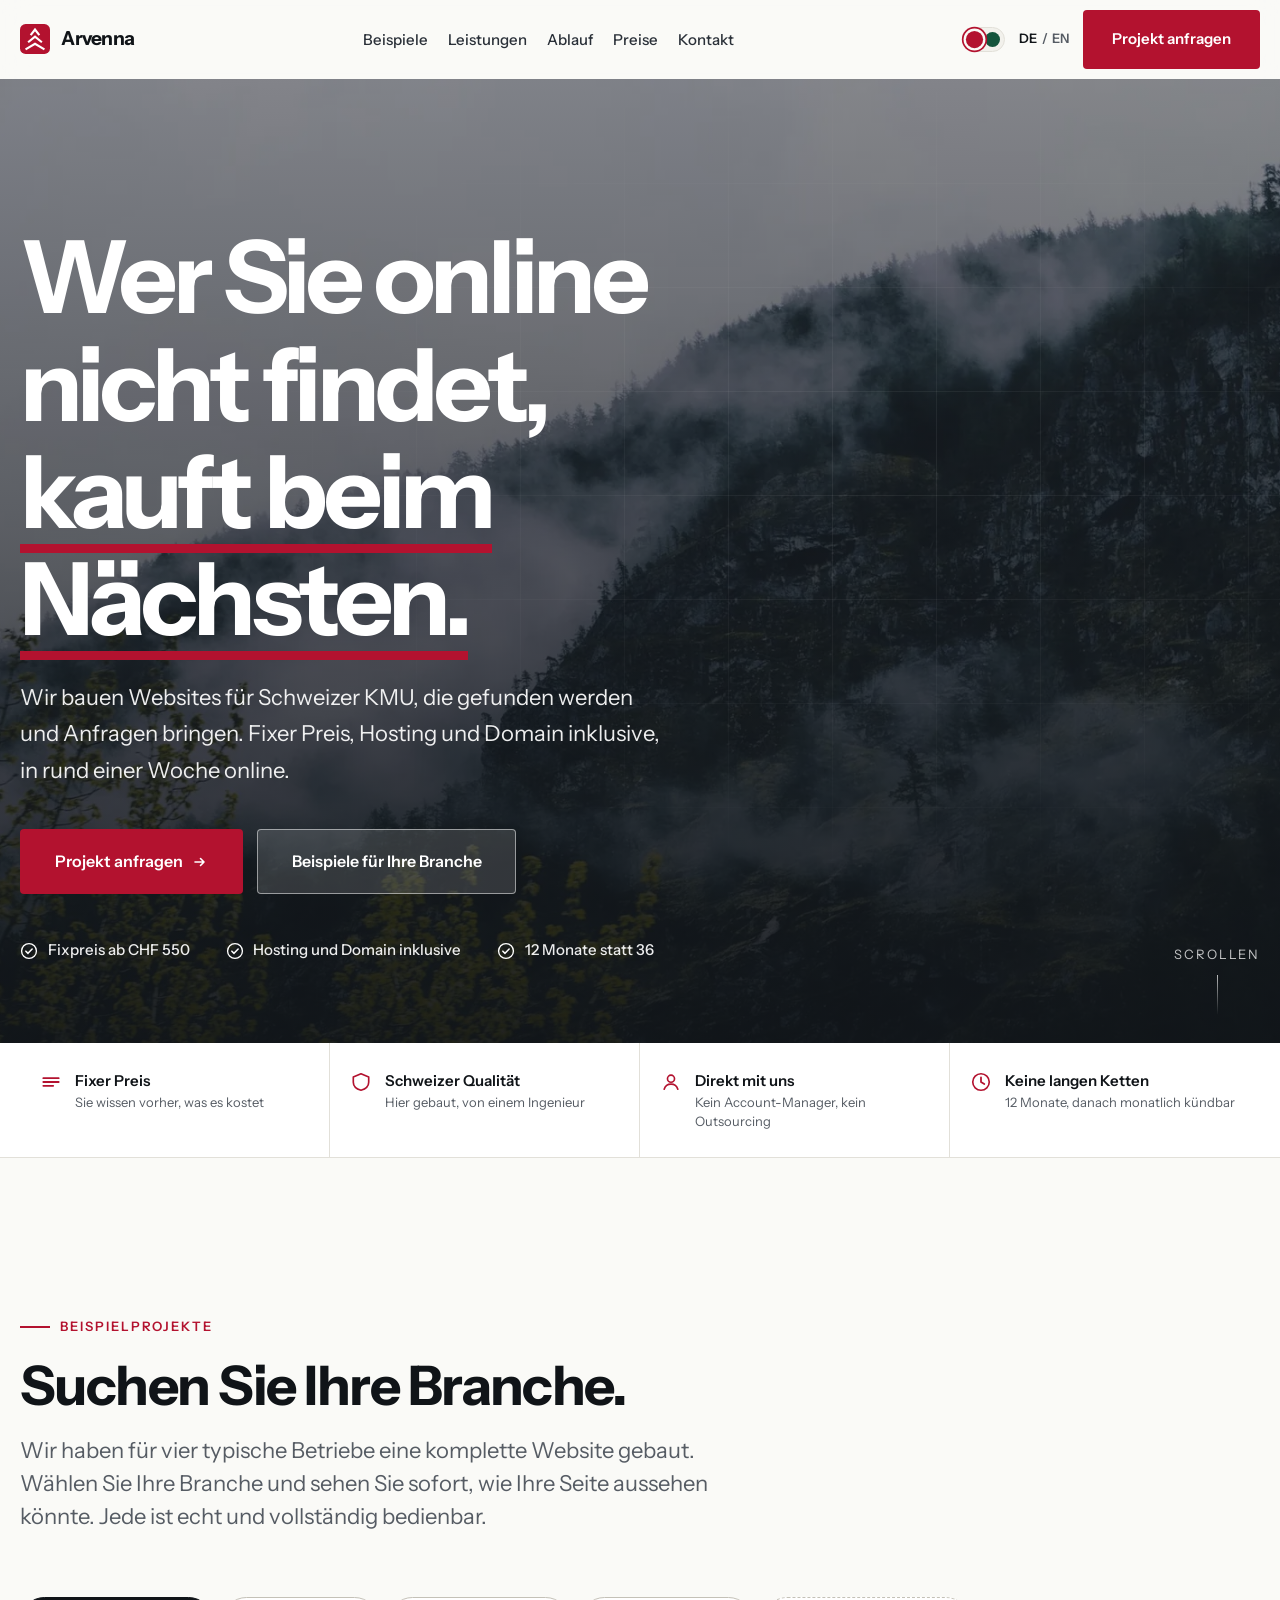
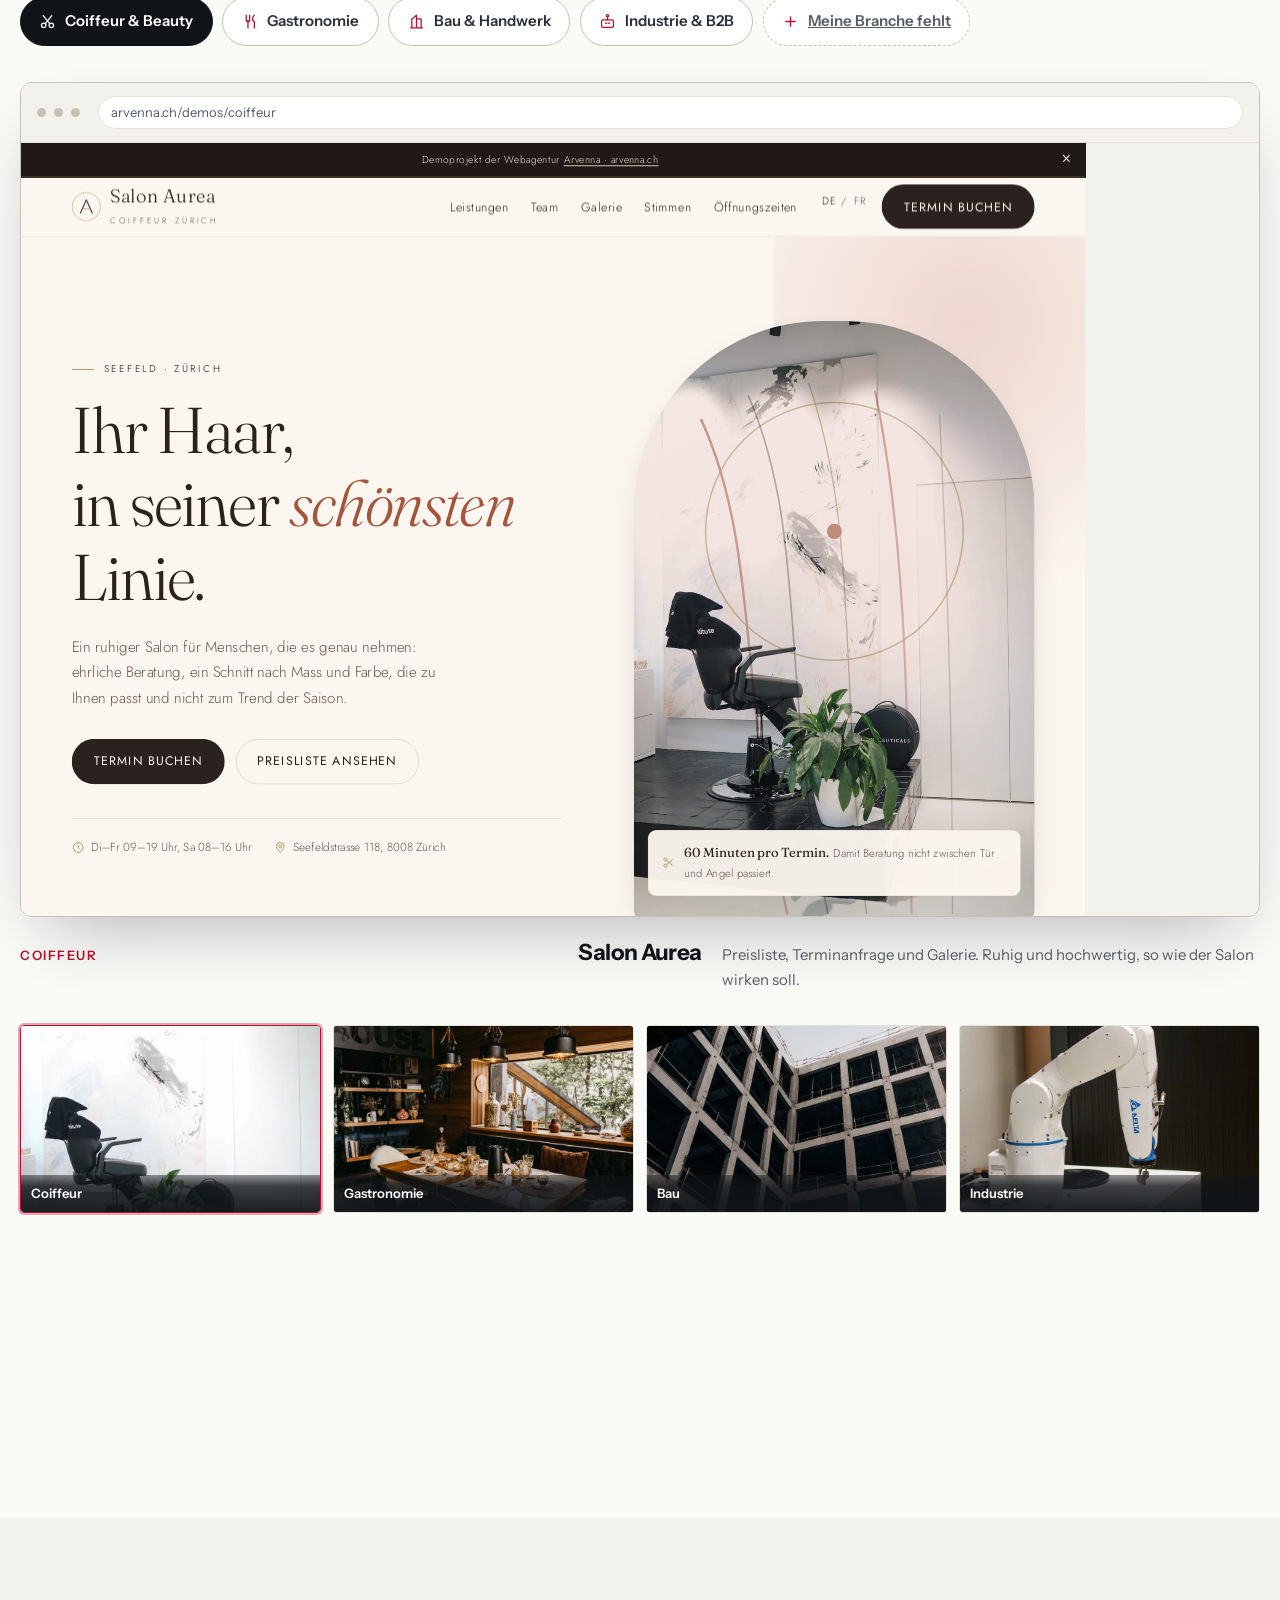
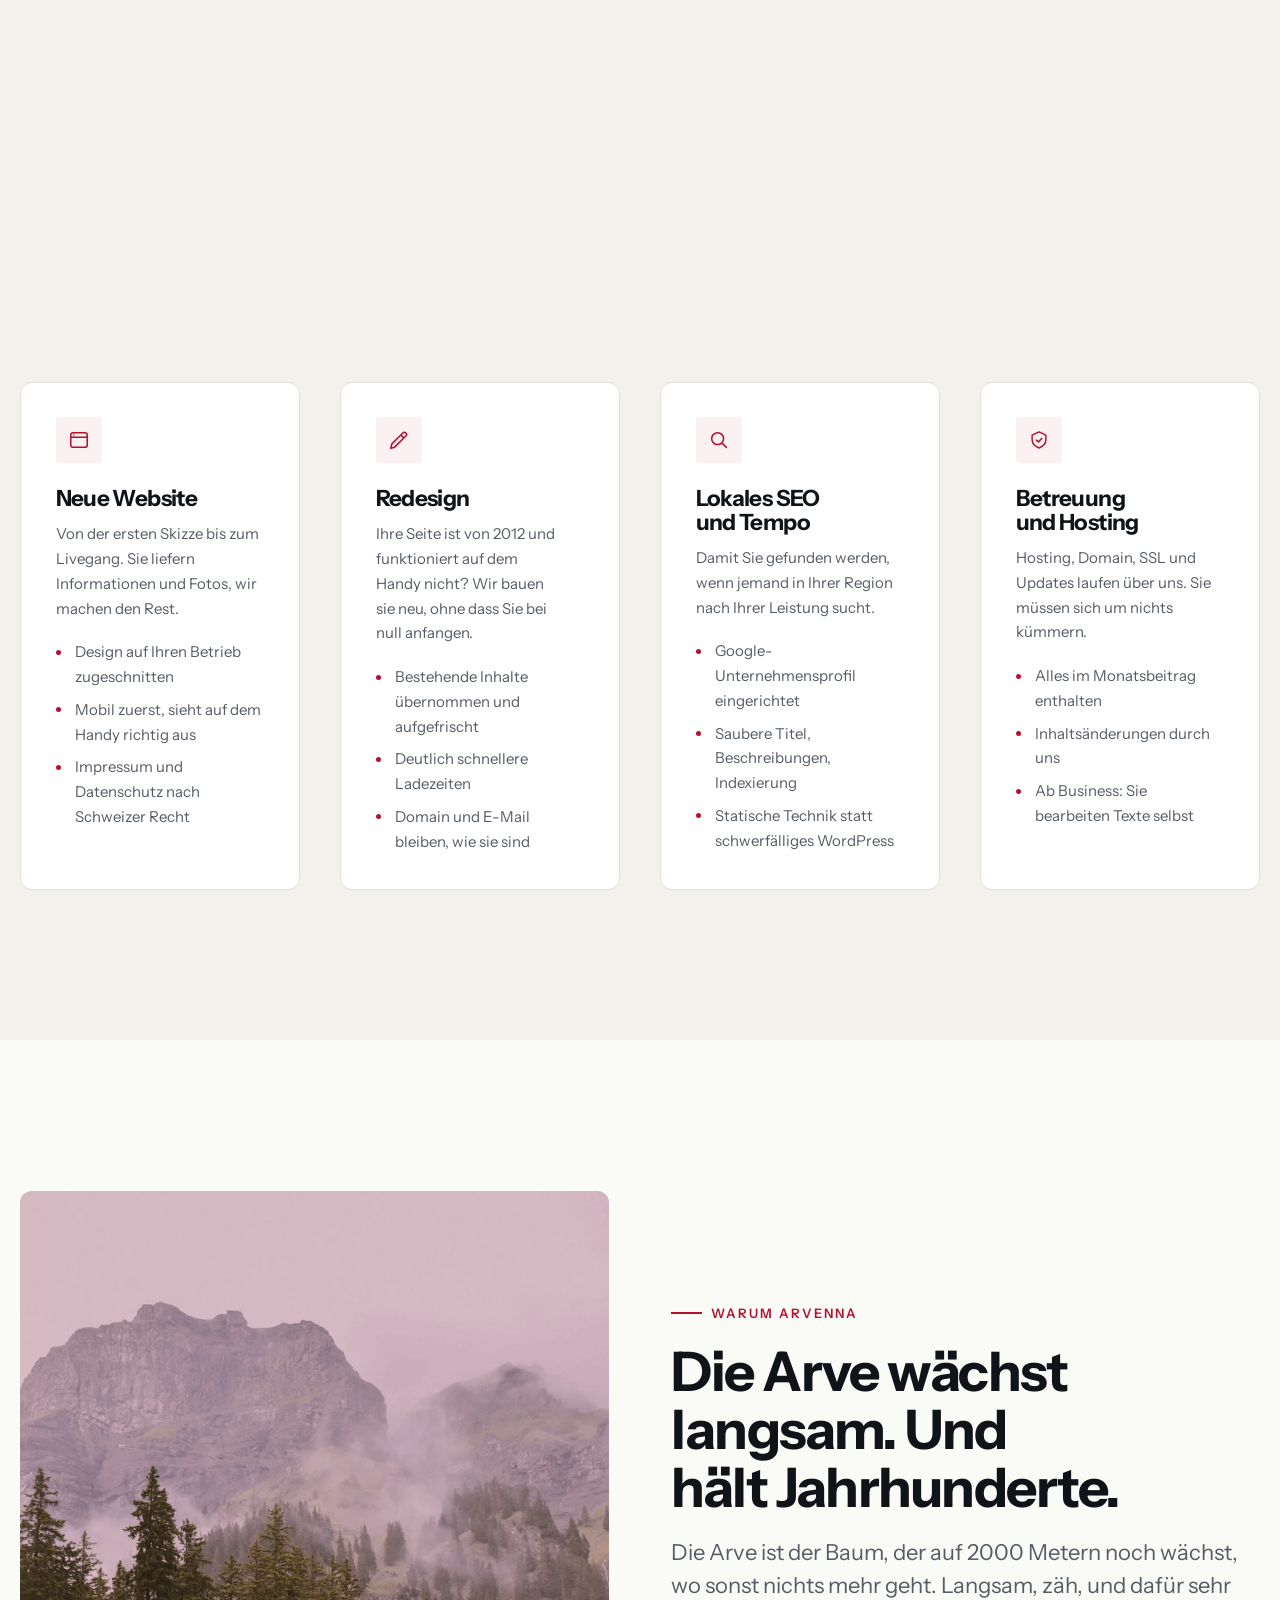
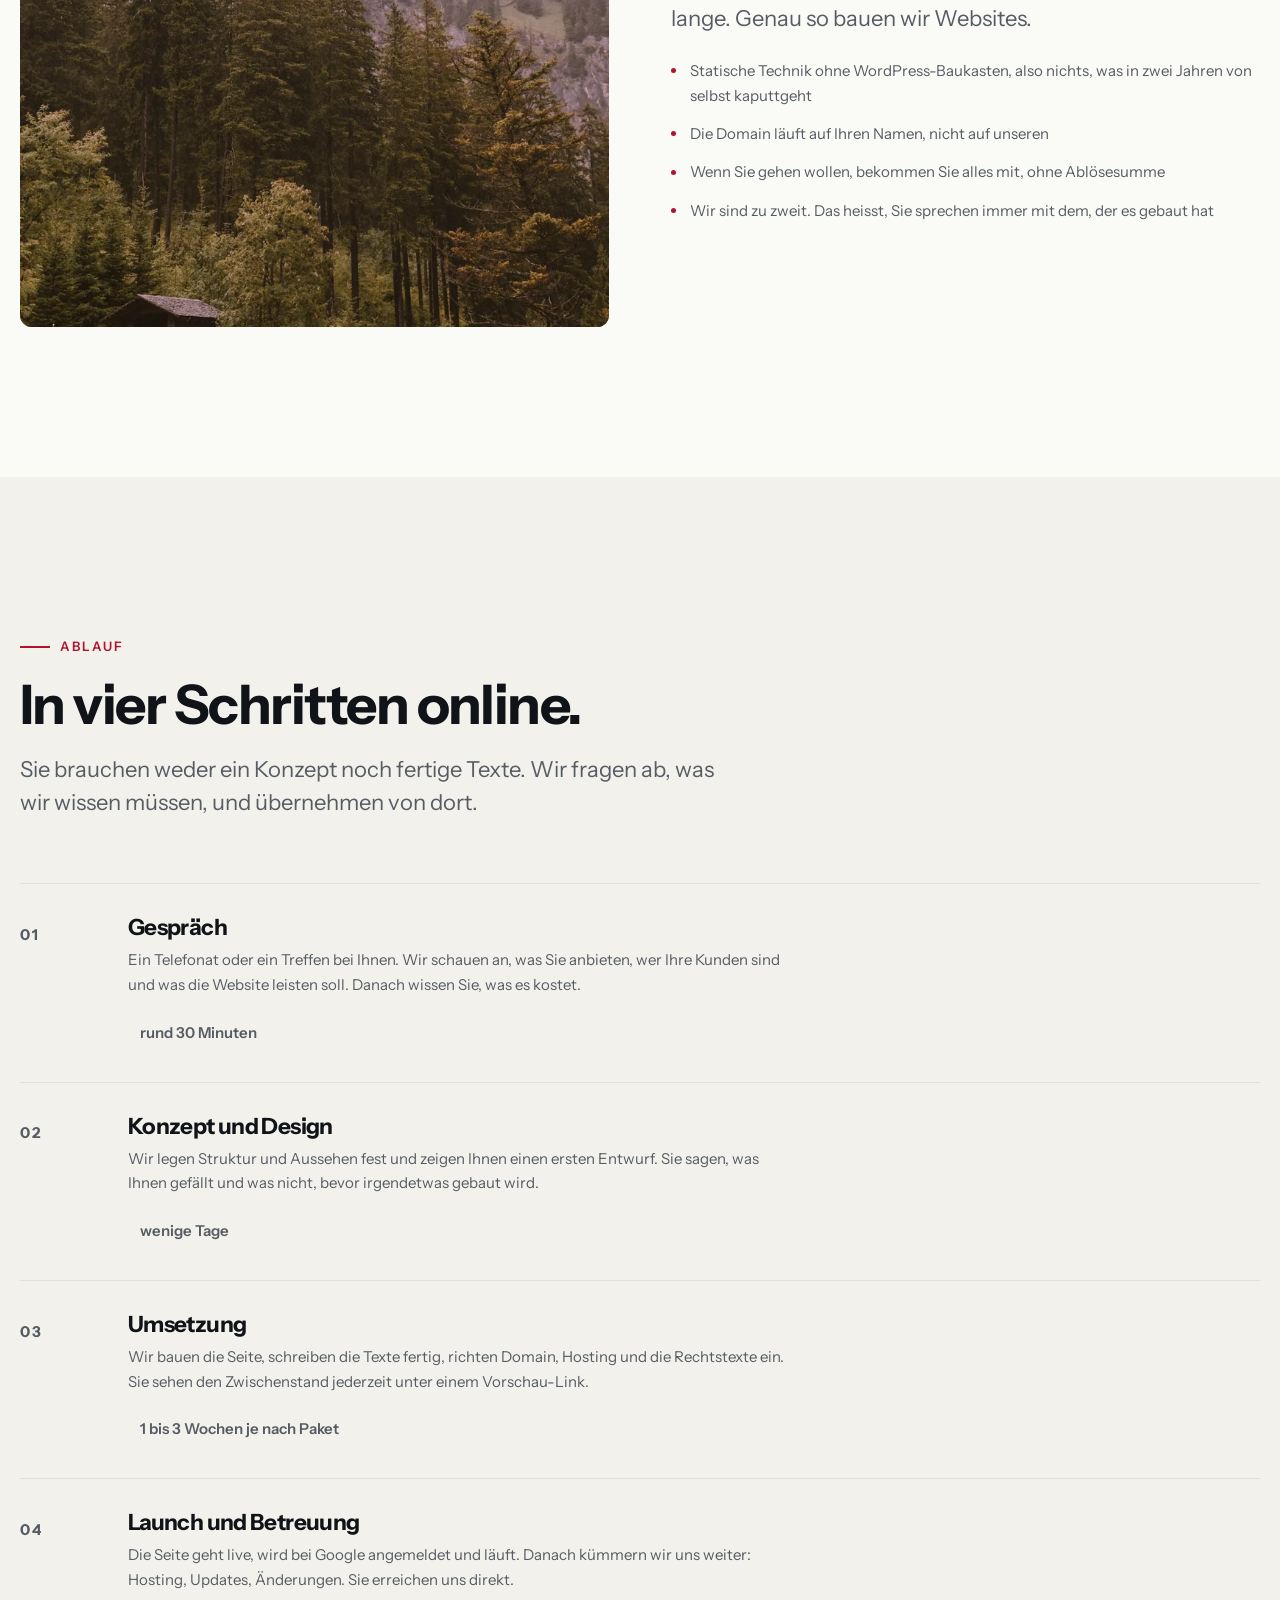
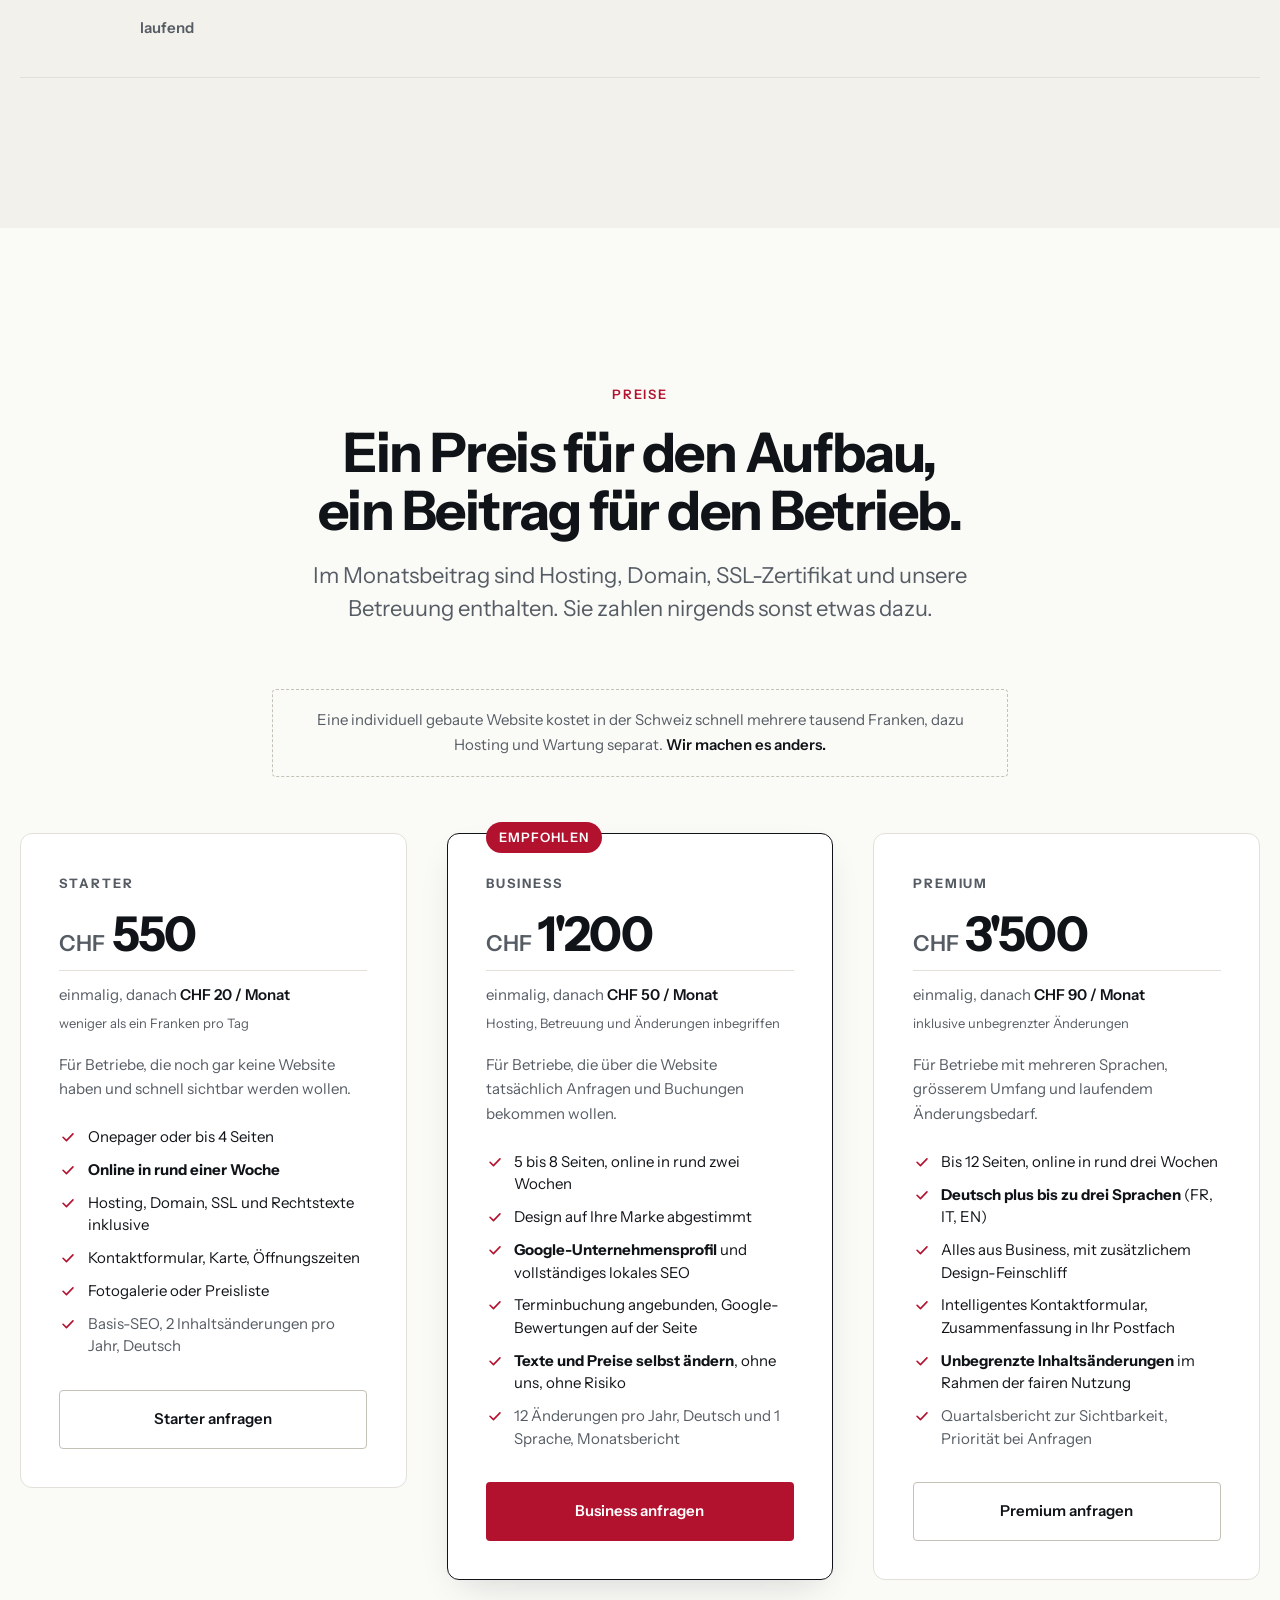
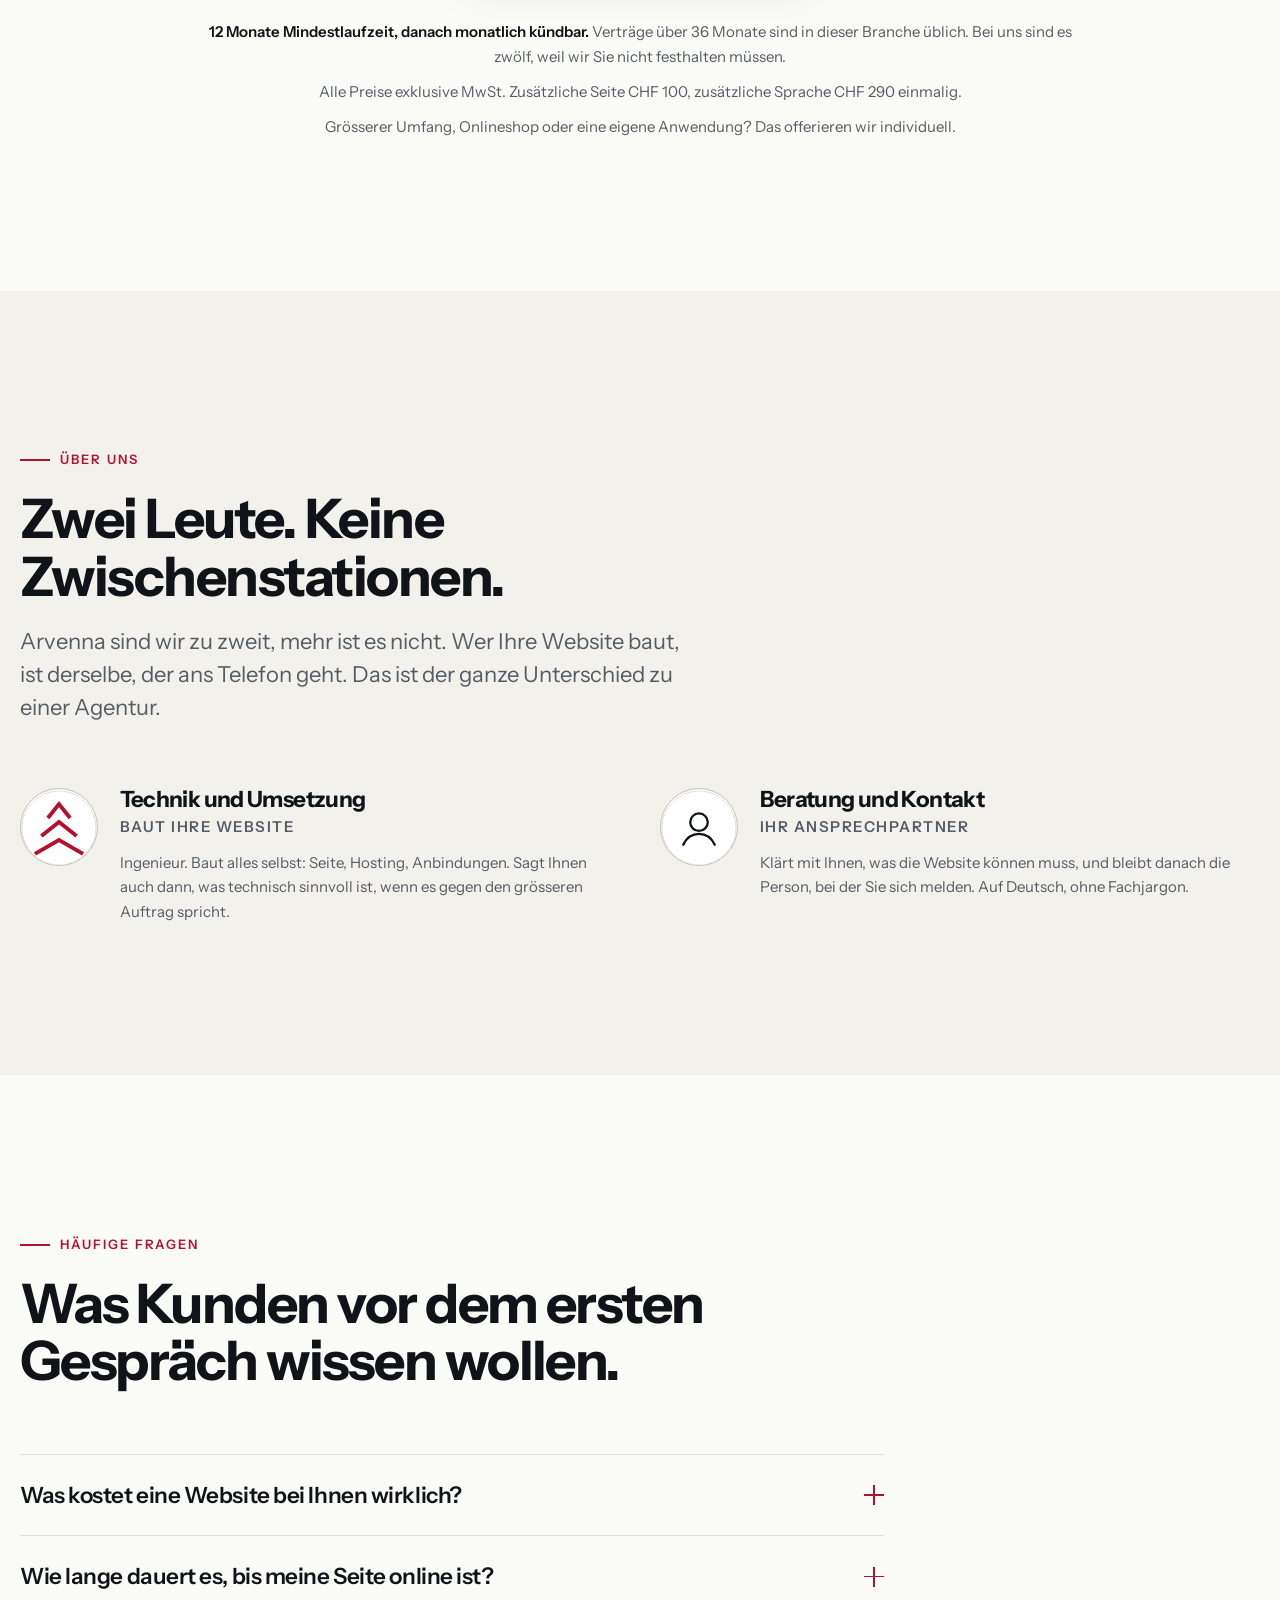
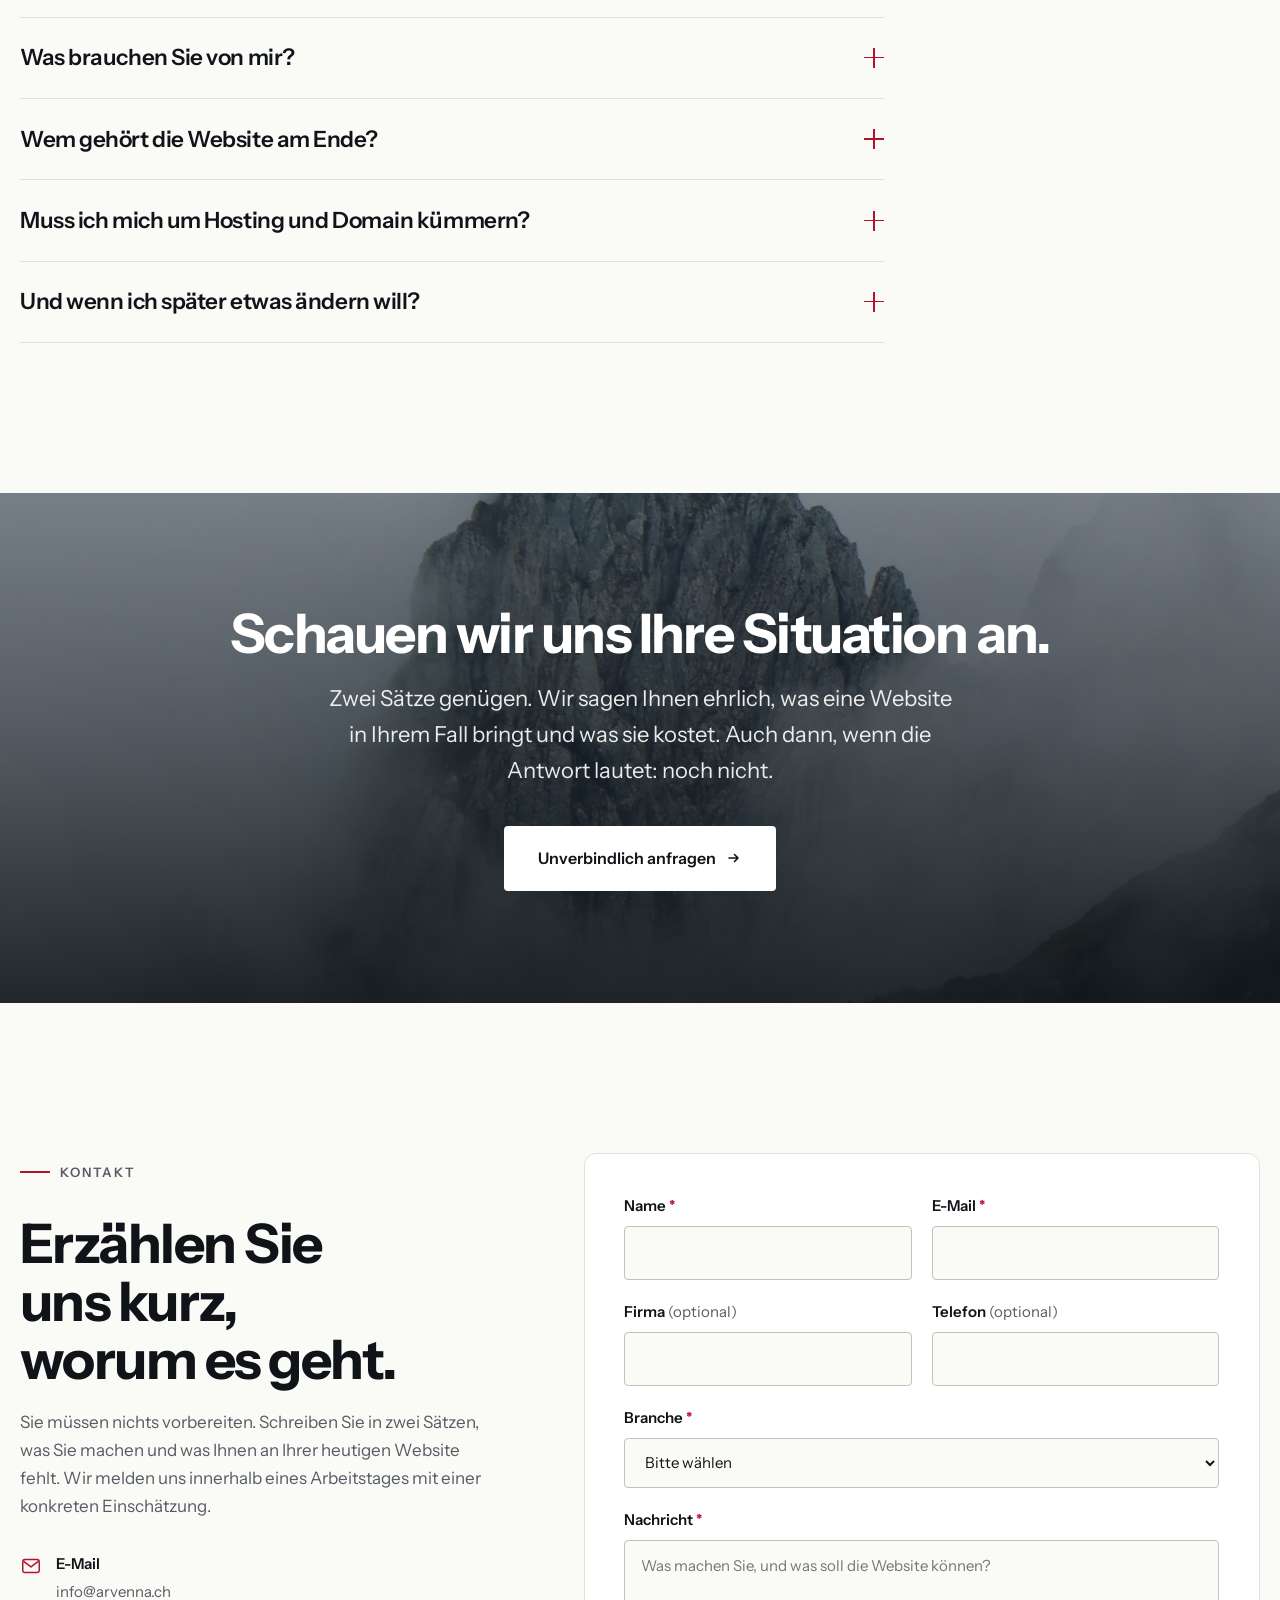
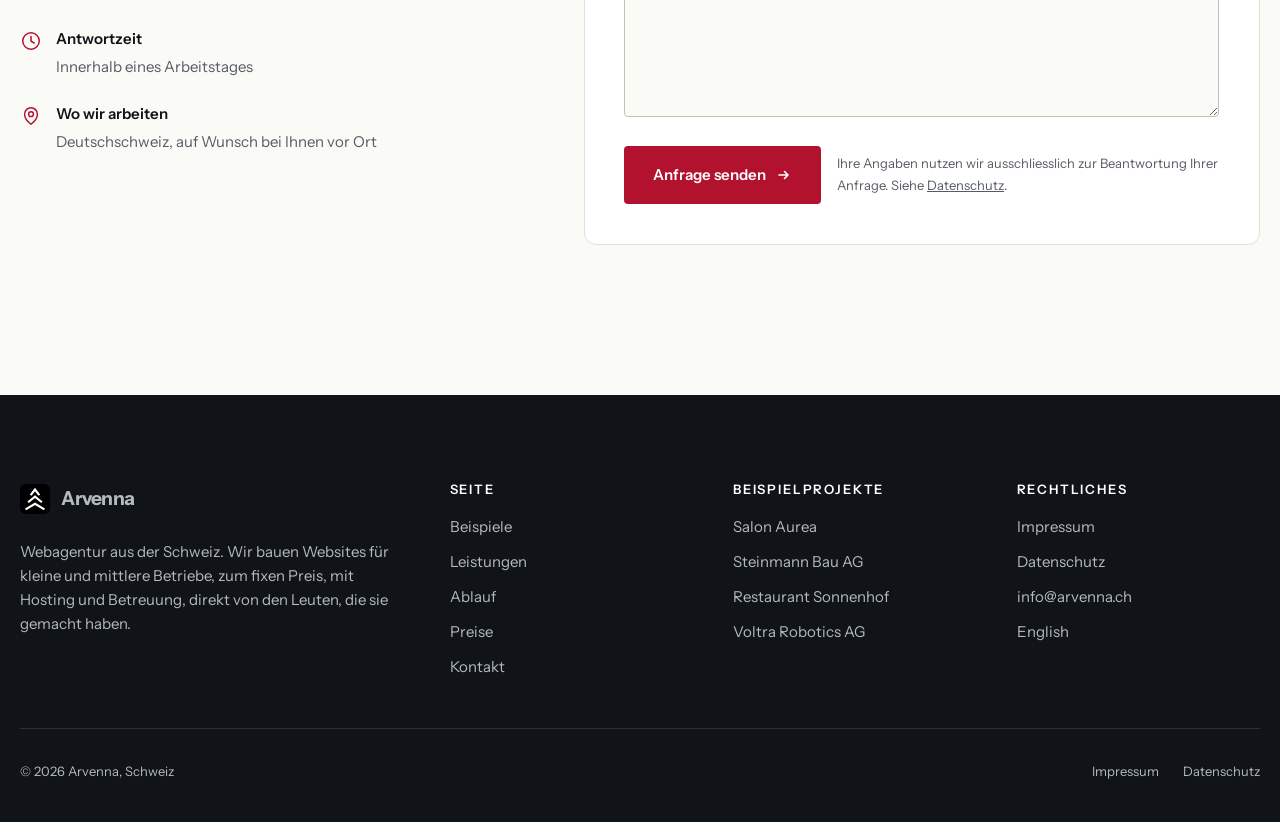
==== index.html @ 27465a69 "feat: Arvenna website preview Statische Website für die Webagentur Arvenna, plus vier vollständige D" ====
<!DOCTYPE html>
<html lang="de-CH">
<head>
<meta charset="utf-8">
<meta name="viewport" content="width=device-width, initial-scale=1">
<title>Arvenna | Webagentur Schweiz | Websites für KMU ab CHF 550</title>
<meta name="description" content="Wir bauen Websites für Schweizer KMU, die gefunden werden und Anfragen bringen. Fixer Preis ab CHF 550, Hosting und Domain inklusive, in rund einer Woche online.">
<link rel="canonical" href="https://arvenna.ch/">
<link rel="alternate" hreflang="de-CH" href="https://arvenna.ch/">
<link rel="alternate" hreflang="en" href="https://arvenna.ch/en/">
<link rel="alternate" hreflang="x-default" href="https://arvenna.ch/">

<meta property="og:type" content="website">
<meta property="og:locale" content="de_CH">
<meta property="og:url" content="https://arvenna.ch/">
<meta property="og:site_name" content="Arvenna">
<meta property="og:title" content="Arvenna | Webagentur Schweiz">
<meta property="og:description" content="Websites für Schweizer KMU. Fixer Preis, Hosting inklusive, schnell online.">
<!-- TODO: og:image ergänzen, sobald ein Vorschaubild (1200x630) vorliegt -->
<meta name="twitter:card" content="summary_large_image">

<link rel="icon" href="assets/favicon.svg" type="image/svg+xml">
<link rel="preconnect" href="https://fonts.googleapis.com">
<link rel="preconnect" href="https://fonts.gstatic.com" crossorigin>
<link href="https://fonts.googleapis.com/css2?family=Instrument+Sans:wght@400;500;600;700&display=swap" rel="stylesheet">
<link rel="preload" as="image" href="assets/img/arvenna/alpine-wide-1600.webp" fetchpriority="high">
<link rel="stylesheet" href="assets/css/main.css">
<script>
  // Set before first paint: avoids a flash of the wrong accent, and lets CSS
  // hide reveal elements only when JS is actually able to bring them back.
  document.documentElement.classList.add('js');
  try {
    var t = localStorage.getItem('arvenna-theme');
    if (t === 'forest') document.documentElement.setAttribute('data-theme', 'forest');
  } catch (e) {}
</script>
</head>
<body>

<a class="skip-link" href="#main">Zum Inhalt springen</a>

<header class="site-header">
  <div class="wrap header-inner">
    <a class="brand" href="index.html" aria-label="Arvenna, zur Startseite">
      <svg viewBox="0 0 32 32" aria-hidden="true" focusable="false">
        <rect class="mark-bg" width="32" height="32" rx="6"/>
        <g fill="none" stroke="#fff" stroke-width="2.31" stroke-linecap="butt" stroke-linejoin="miter"><path d="M11.38 11.88 L16 6 L20.62 11.88"/><path d="M8.65 19.44 L16 13.56 L23.35 19.44"/><path d="M5.92 27 L16 21.12 L26.08 27"/></g>
      </svg>
      Arvenna
    </a>

    <nav class="nav" aria-label="Hauptnavigation">
      <ul>
        <li><a href="#branchen">Beispiele</a></li>
        <li><a href="#leistungen">Leistungen</a></li>
        <li><a href="#ablauf">Ablauf</a></li>
        <li><a href="#preise">Preise</a></li>
        <li><a href="#kontakt">Kontakt</a></li>
      </ul>
    </nav>

    <div class="header-actions">
      <button class="theme-toggle" type="button" id="themeToggle" aria-label="Farbvariante wechseln" title="Farbvariante wechseln">
        <span class="dot-red"></span><span class="dot-green"></span>
      </button>
      <p class="lang-switch">
        <a href="index.html" aria-current="true" lang="de">DE</a>
        <span class="sep" aria-hidden="true">/</span>
        <a href="en/index.html" lang="en" hreflang="en">EN</a>
      </p>
      <a class="btn btn--primary header-cta" href="#kontakt">Projekt anfragen</a>
      <button class="nav-toggle" type="button" aria-expanded="false" aria-controls="mobileNav" aria-label="Menü öffnen">
        <span></span><span></span><span></span>
      </button>
    </div>
  </div>

  <nav class="mobile-nav" id="mobileNav" aria-label="Navigation mobil">
    <div class="wrap">
      <a href="#branchen">Beispiele</a>
      <a href="#leistungen">Leistungen</a>
      <a href="#ablauf">Ablauf</a>
      <a href="#preise">Preise</a>
      <a href="#kontakt">Kontakt</a>
      <a class="btn btn--primary btn--wide" href="#kontakt">Projekt anfragen</a>
    </div>
  </nav>
</header>

<main id="main">

  <!-- Hero -->
  <section class="hero">
    <div class="hero-bg">
      <div class="ph ph--kb ph--scrim" style="background-image:url([data-uri])">
        <img src="assets/img/arvenna/alpine-wide-1600.webp"
             srcset="assets/img/arvenna/alpine-wide-800.webp 800w, assets/img/arvenna/alpine-wide-1600.webp 1600w"
             sizes="100vw" width="1600" height="1067" alt="" fetchpriority="high" decoding="async">
      </div>
    </div>

    <div class="wrap">
      <div class="hero-content">
        <h1 class="hero-anim">Wer Sie online nicht findet,<br><span class="accent">kauft beim Nächsten.</span></h1>
        <p class="hero-lead hero-anim">
          Wir bauen Websites für Schweizer KMU, die gefunden werden und Anfragen
          bringen. Fixer Preis, Hosting und Domain inklusive, in rund einer Woche online.
        </p>
        <div class="hero-actions hero-anim">
          <a class="btn btn--primary btn--lg" href="#kontakt">
            Projekt anfragen
            <svg class="arrow" width="16" height="16" viewBox="0 0 16 16" fill="none" aria-hidden="true"><path d="M3 8h9M8.5 4.5 12 8l-3.5 3.5" stroke="currentColor" stroke-width="1.6" stroke-linecap="round" stroke-linejoin="round"/></svg>
          </a>
          <a class="btn btn--onphoto btn--lg" href="#branchen">Beispiele für Ihre Branche</a>
        </div>
        <ul class="hero-proof hero-anim">
          <li><svg viewBox="0 0 20 20" fill="none" aria-hidden="true"><circle cx="10" cy="10" r="8.25" stroke="currentColor" stroke-width="1.5"/><path d="M6.5 10.2 8.9 12.6 13.5 7.8" stroke="currentColor" stroke-width="1.7" stroke-linecap="round" stroke-linejoin="round"/></svg> Fixpreis ab CHF 550</li>
          <li><svg viewBox="0 0 20 20" fill="none" aria-hidden="true"><circle cx="10" cy="10" r="8.25" stroke="currentColor" stroke-width="1.5"/><path d="M6.5 10.2 8.9 12.6 13.5 7.8" stroke="currentColor" stroke-width="1.7" stroke-linecap="round" stroke-linejoin="round"/></svg> Hosting und Domain inklusive</li>
          <li><svg viewBox="0 0 20 20" fill="none" aria-hidden="true"><circle cx="10" cy="10" r="8.25" stroke="currentColor" stroke-width="1.5"/><path d="M6.5 10.2 8.9 12.6 13.5 7.8" stroke="currentColor" stroke-width="1.7" stroke-linecap="round" stroke-linejoin="round"/></svg> 12 Monate statt 36</li>
        </ul>
      </div>
    </div>

    <p class="hero-scroll" aria-hidden="true"><span>Scrollen</span><i></i></p>
  </section>

  <!-- Trust bar -->
  <section class="trust" aria-label="Was uns ausmacht">
    <div class="wrap">
      <ul>
        <li>
          <svg viewBox="0 0 20 20" fill="none" aria-hidden="true"><path d="M3 6.5h14M3 10h14M3 13.5h9" stroke="currentColor" stroke-width="1.6" stroke-linecap="round"/></svg>
          <div><strong>Fixer Preis</strong><span>Sie wissen vorher, was es kostet</span></div>
        </li>
        <li>
          <svg viewBox="0 0 20 20" fill="none" aria-hidden="true"><path d="M10 2.5 3 5.5v4.7c0 3.4 2.8 6.1 7 7.3 4.2-1.2 7-3.9 7-7.3V5.5L10 2.5Z" stroke="currentColor" stroke-width="1.5" stroke-linejoin="round"/></svg>
          <div><strong>Schweizer Qualität</strong><span>Hier gebaut, von einem Ingenieur</span></div>
        </li>
        <li>
          <svg viewBox="0 0 20 20" fill="none" aria-hidden="true"><circle cx="10" cy="7" r="3.2" stroke="currentColor" stroke-width="1.5"/><path d="M3.8 16.5c.9-3 3.3-4.6 6.2-4.6s5.3 1.6 6.2 4.6" stroke="currentColor" stroke-width="1.5" stroke-linecap="round"/></svg>
          <div><strong>Direkt mit uns</strong><span>Kein Account-Manager, kein Outsourcing</span></div>
        </li>
        <li>
          <svg viewBox="0 0 20 20" fill="none" aria-hidden="true"><circle cx="10" cy="10" r="7.5" stroke="currentColor" stroke-width="1.5"/><path d="M10 5.8V10l3 1.8" stroke="currentColor" stroke-width="1.6" stroke-linecap="round" stroke-linejoin="round"/></svg>
          <div><strong>Keine langen Ketten</strong><span>12 Monate, danach monatlich kündbar</span></div>
        </li>
      </ul>
    </div>
  </section>

  <!-- Branchen und Live-Vorschau -->
  <section class="section" id="branchen">
    <div class="wrap">
      <div class="section-head reveal">
        <p class="eyebrow">Beispielprojekte</p>
        <h2 class="section-title"><span class="wipe"><span>Suchen Sie Ihre Branche.</span></span></h2>
        <p class="lead">
          Wir haben für vier typische Betriebe eine komplette Website gebaut. Wählen
          Sie Ihre Branche und sehen Sie sofort, wie Ihre Seite aussehen könnte.
          Jede ist echt und vollständig bedienbar.
        </p>
      </div>

      <div class="branch-bar reveal" role="tablist" aria-label="Branche wählen">
        <button class="branch-chip" role="tab" type="button" aria-selected="true" data-demo="coiffeur">
          <svg viewBox="0 0 20 20" fill="none" aria-hidden="true"><circle cx="5.5" cy="14.5" r="2.6" stroke="currentColor" stroke-width="1.5"/><circle cx="14.5" cy="14.5" r="2.6" stroke="currentColor" stroke-width="1.5"/><path d="M7.4 12.6 15 3M12.6 12.6 5 3" stroke="currentColor" stroke-width="1.5" stroke-linecap="round"/></svg>
          Coiffeur &amp; Beauty
        </button>
        <button class="branch-chip" role="tab" type="button" aria-selected="false" data-demo="gastro">
          <svg viewBox="0 0 20 20" fill="none" aria-hidden="true"><path d="M5 2.5v6a2 2 0 0 0 4 0v-6M7 8.5v9" stroke="currentColor" stroke-width="1.5" stroke-linecap="round"/><path d="M14.5 2.5c-1.4 1.2-2 3-2 5s.6 2.5 2 2.5v7.5" stroke="currentColor" stroke-width="1.5" stroke-linecap="round" stroke-linejoin="round"/></svg>
          Gastronomie
        </button>
        <button class="branch-chip" role="tab" type="button" aria-selected="false" data-demo="baufirma">
          <svg viewBox="0 0 20 20" fill="none" aria-hidden="true"><path d="M2.5 17.5h15M4.5 17.5V7l5.5-4.5V17.5M10 7h5.5v10.5" stroke="currentColor" stroke-width="1.5" stroke-linejoin="round"/></svg>
          Bau &amp; Handwerk
        </button>
        <button class="branch-chip" role="tab" type="button" aria-selected="false" data-demo="robotik">
          <svg viewBox="0 0 20 20" fill="none" aria-hidden="true"><rect x="3" y="8" width="14" height="9" rx="1.6" stroke="currentColor" stroke-width="1.5"/><path d="M10 8V4.5M7.5 12h1.5M11 12h1.5" stroke="currentColor" stroke-width="1.5" stroke-linecap="round"/><circle cx="10" cy="3.2" r="1.4" stroke="currentColor" stroke-width="1.5"/></svg>
          Industrie &amp; B2B
        </button>
        <a class="branch-chip branch-chip--ghost" href="#kontakt" id="branchMissing">
          <svg viewBox="0 0 20 20" fill="none" aria-hidden="true"><path d="M10 4.5v11M4.5 10h11" stroke="currentColor" stroke-width="1.6" stroke-linecap="round"/></svg>
          Meine Branche fehlt
        </a>
      </div>

      <div class="stage-wrap reveal">
        <div class="stage">
          <div class="stage-bar" aria-hidden="true">
            <i></i><i></i><i></i>
            <span class="stage-url" id="stageUrl">arvenna.ch/demos/coiffeur</span>
          </div>
          <div class="stage-viewport" id="stageViewport">
            <p class="stage-loading" id="stageLoading"><span class="stage-spin"></span><span>Vorschau wird geladen</span></p>
            <iframe class="stage-frame" id="stageFrame" title="Live-Vorschau des gewählten Demoprojekts"
                    scrolling="no" tabindex="-1" loading="lazy"></iframe>
            <a class="stage-hit" id="stageLink" href="demos/coiffeur/index.html">
              <span>
                Demo in voller Grösse öffnen
                <svg class="arrow" width="15" height="15" viewBox="0 0 16 16" fill="none" aria-hidden="true"><path d="M3 8h9M8.5 4.5 12 8l-3.5 3.5" stroke="currentColor" stroke-width="1.6" stroke-linecap="round" stroke-linejoin="round"/></svg>
              </span>
            </a>
          </div>
        </div>

        <div class="stage-meta">
          <p class="branch-label" id="stageBranch">Coiffeur</p>
          <h3 id="stageName">Salon Aurea</h3>
          <p id="stageDesc">Preisliste, Terminanfrage und Galerie. Ruhig und hochwertig, so wie der Salon wirken soll.</p>
        </div>

        <div class="demo-thumbs" id="demoThumbs">
          <figure class="demo-thumb" role="button" tabindex="0" aria-selected="true" data-demo="coiffeur">
            <div class="ph ph--zoom" style="background-image:url([data-uri])">
              <img src="assets/img/coiffeur/salon-hero-800.webp" width="1600" height="2400" loading="lazy" decoding="async" alt="Vorschau Demoprojekt Coiffeursalon">
            </div>
            <figcaption>Coiffeur</figcaption>
          </figure>
          <figure class="demo-thumb" role="button" tabindex="0" aria-selected="false" data-demo="gastro">
            <div class="ph ph--zoom" style="background-image:url([data-uri])">
              <img src="assets/img/gastro/stube-hero-800.webp" width="1600" height="2399" loading="lazy" decoding="async" alt="Vorschau Demoprojekt Restaurant">
            </div>
            <figcaption>Gastronomie</figcaption>
          </figure>
          <figure class="demo-thumb" role="button" tabindex="0" aria-selected="false" data-demo="baufirma">
            <div class="ph ph--zoom" style="background-image:url([data-uri])">
              <img src="assets/img/baufirma/beton-raster-800.webp" width="1600" height="1067" loading="lazy" decoding="async" alt="Vorschau Demoprojekt Baufirma">
            </div>
            <figcaption>Bau</figcaption>
          </figure>
          <figure class="demo-thumb" role="button" tabindex="0" aria-selected="false" data-demo="robotik">
            <div class="ph ph--zoom" style="background-image:url([data-uri])">
              <img src="assets/img/robotik/arm-hero-800.webp" width="1600" height="1067" loading="lazy" decoding="async" alt="Vorschau Demoprojekt Industrieautomation">
            </div>
            <figcaption>Industrie</figcaption>
          </figure>
        </div>
      </div>

      <p class="demo-disclaimer reveal">
        <strong>Ehrlich gesagt:</strong> Diese vier Firmen gibt es nicht. Wir haben sie
        gebaut, damit Sie unsere Arbeit beurteilen können, bevor Sie mit uns sprechen.
        Wir zeigen lieber vier erfundene Betriebe, die wir wirklich gebaut haben, als
        fremde Logos, mit denen wir nie zu tun hatten. Echte Kundenprojekte erscheinen
        hier, sobald die ersten Kunden zugestimmt haben.
      </p>
    </div>
  </section>

  <!-- Leistungen -->
  <section class="section section--alt" id="leistungen">
    <div class="wrap">
      <div class="section-head reveal">
        <p class="eyebrow">Leistungen</p>
        <h2 class="section-title">Sie liefern die Informationen. Wir machen den Rest.</h2>
        <p class="lead">
          Kein Baukasten von der Stange, keine Agenturkette. Wir klären, was Ihr Betrieb
          wirklich braucht, und bauen genau das.
        </p>
      </div>

      <div class="grid grid--4 stagger">
        <article class="card">
          <div class="card-icon"><svg viewBox="0 0 24 24" fill="none" aria-hidden="true"><rect x="3" y="4" width="18" height="16" rx="2.5" stroke="currentColor" stroke-width="1.7"/><path d="M3 9h18" stroke="currentColor" stroke-width="1.7"/><circle cx="6.2" cy="6.5" r=".9" fill="currentColor"/></svg></div>
          <h3>Neue Website</h3>
          <p>Von der ersten Skizze bis zum Livegang. Sie liefern Informationen und Fotos, wir machen den Rest.</p>
          <ul class="card-list">
            <li>Design auf Ihren Betrieb zugeschnitten</li>
            <li>Mobil zuerst, sieht auf dem Handy richtig aus</li>
            <li>Impressum und Datenschutz nach Schweizer Recht</li>
          </ul>
        </article>

        <article class="card">
          <div class="card-icon"><svg viewBox="0 0 24 24" fill="none" aria-hidden="true"><path d="M4 16.5 16.2 4.3a2.3 2.3 0 0 1 3.3 3.3L7.3 19.8 3 21l1.2-4.3Z" stroke="currentColor" stroke-width="1.7" stroke-linejoin="round"/><path d="M14 6.5 17.5 10" stroke="currentColor" stroke-width="1.7"/></svg></div>
          <h3>Redesign</h3>
          <p>Ihre Seite ist von 2012 und funktioniert auf dem Handy nicht? Wir bauen sie neu, ohne dass Sie bei null anfangen.</p>
          <ul class="card-list">
            <li>Bestehende Inhalte übernommen und aufgefrischt</li>
            <li>Deutlich schnellere Ladezeiten</li>
            <li>Domain und E-Mail bleiben, wie sie sind</li>
          </ul>
        </article>

        <article class="card">
          <div class="card-icon"><svg viewBox="0 0 24 24" fill="none" aria-hidden="true"><circle cx="10.5" cy="10.5" r="6.5" stroke="currentColor" stroke-width="1.7"/><path d="m15.5 15.5 4.5 4.5" stroke="currentColor" stroke-width="1.7" stroke-linecap="round"/></svg></div>
          <h3>Lokales SEO und Tempo</h3>
          <p>Damit Sie gefunden werden, wenn jemand in Ihrer Region nach Ihrer Leistung sucht.</p>
          <ul class="card-list">
            <li>Google-Unternehmensprofil eingerichtet</li>
            <li>Saubere Titel, Beschreibungen, Indexierung</li>
            <li>Statische Technik statt schwerfälliges WordPress</li>
          </ul>
        </article>

        <article class="card">
          <div class="card-icon"><svg viewBox="0 0 24 24" fill="none" aria-hidden="true"><path d="M12 3.2 4.5 6.6v5.2c0 4 3 7.1 7.5 8.9 4.5-1.8 7.5-4.9 7.5-8.9V6.6L12 3.2Z" stroke="currentColor" stroke-width="1.6" stroke-linejoin="round"/><path d="M9.2 12.1 11.3 14.2 15 10.3" stroke="currentColor" stroke-width="1.7" stroke-linecap="round" stroke-linejoin="round"/></svg></div>
          <h3>Betreuung und Hosting</h3>
          <p>Hosting, Domain, SSL und Updates laufen über uns. Sie müssen sich um nichts kümmern.</p>
          <ul class="card-list">
            <li>Alles im Monatsbeitrag enthalten</li>
            <li>Inhaltsänderungen durch uns</li>
            <li>Ab Business: Sie bearbeiten Texte selbst</li>
          </ul>
        </article>
      </div>
    </div>
  </section>

  <!-- Warum wir, mit Bild -->
  <section class="section">
    <div class="wrap">
      <div class="split reveal">
        <div class="ph ph--zoom ph--wash" style="background-image:url([data-uri])">
          <img src="assets/img/arvenna/alpine-pines-800.webp"
               srcset="assets/img/arvenna/alpine-pines-800.webp 800w, assets/img/arvenna/alpine-pines-1600.webp 1600w"
               sizes="(max-width: 767px) 100vw, 45vw" width="1600" height="2400" loading="lazy" decoding="async"
               alt="Nebelverhangene Alpenlandschaft mit Arven">
        </div>
        <div>
          <p class="eyebrow">Warum Arvenna</p>
          <h2 class="section-title">Die Arve wächst langsam. Und hält Jahrhunderte.</h2>
          <p class="lead" style="margin-bottom:1.5rem">
            Die Arve ist der Baum, der auf 2000 Metern noch wächst, wo sonst nichts mehr
            geht. Langsam, zäh, und dafür sehr lange. Genau so bauen wir Websites.
          </p>
          <ul class="card-list" style="gap:.85rem">
            <li>Statische Technik ohne WordPress-Baukasten, also nichts, was in zwei Jahren von selbst kaputtgeht</li>
            <li>Die Domain läuft auf Ihren Namen, nicht auf unseren</li>
            <li>Wenn Sie gehen wollen, bekommen Sie alles mit, ohne Ablösesumme</li>
            <li>Wir sind zu zweit. Das heisst, Sie sprechen immer mit dem, der es gebaut hat</li>
          </ul>
        </div>
      </div>
    </div>
  </section>

  <!-- Ablauf -->
  <section class="section section--alt" id="ablauf">
    <div class="wrap">
      <div class="section-head reveal">
        <p class="eyebrow">Ablauf</p>
        <h2 class="section-title">In vier Schritten online.</h2>
        <p class="lead">
          Sie brauchen weder ein Konzept noch fertige Texte. Wir fragen ab, was wir
          wissen müssen, und übernehmen von dort.
        </p>
      </div>

      <div class="steps stagger">
        <article class="step">
          <p class="step-num" aria-hidden="true"></p>
          <div>
            <h3>Gespräch</h3>
            <p>Ein Telefonat oder ein Treffen bei Ihnen. Wir schauen an, was Sie anbieten, wer Ihre Kunden sind und was die Website leisten soll. Danach wissen Sie, was es kostet.</p>
          </div>
          <p class="step-time">rund 30 Minuten</p>
        </article>
        <article class="step">
          <p class="step-num" aria-hidden="true"></p>
          <div>
            <h3>Konzept und Design</h3>
            <p>Wir legen Struktur und Aussehen fest und zeigen Ihnen einen ersten Entwurf. Sie sagen, was Ihnen gefällt und was nicht, bevor irgendetwas gebaut wird.</p>
          </div>
          <p class="step-time">wenige Tage</p>
        </article>
        <article class="step">
          <p class="step-num" aria-hidden="true"></p>
          <div>
            <h3>Umsetzung</h3>
            <p>Wir bauen die Seite, schreiben die Texte fertig, richten Domain, Hosting und die Rechtstexte ein. Sie sehen den Zwischenstand jederzeit unter einem Vorschau-Link.</p>
          </div>
          <p class="step-time">1 bis 3 Wochen je nach Paket</p>
        </article>
        <article class="step">
          <p class="step-num" aria-hidden="true"></p>
          <div>
            <h3>Launch und Betreuung</h3>
            <p>Die Seite geht live, wird bei Google angemeldet und läuft. Danach kümmern wir uns weiter: Hosting, Updates, Änderungen. Sie erreichen uns direkt.</p>
          </div>
          <p class="step-time">laufend</p>
        </article>
      </div>
    </div>
  </section>

  <!-- Preise -->
  <section class="section" id="preise">
    <div class="wrap">
      <div class="section-head section-head--center reveal">
        <p class="eyebrow">Preise</p>
        <h2 class="section-title">Ein Preis für den Aufbau, ein Beitrag für den Betrieb.</h2>
        <p class="lead">
          Im Monatsbeitrag sind Hosting, Domain, SSL-Zertifikat und unsere Betreuung
          enthalten. Sie zahlen nirgends sonst etwas dazu.
        </p>
      </div>

      <p class="price-anchor reveal">
        Eine individuell gebaute Website kostet in der Schweiz schnell mehrere tausend
        Franken, dazu Hosting und Wartung separat. <strong>Wir machen es anders.</strong>
      </p>

      <div class="plans stagger">
        <article class="plan">
          <p class="plan-name">Starter</p>
          <p class="plan-price"><span class="cur">CHF</span>550</p>
          <p class="plan-monthly">einmalig, danach <strong>CHF 20 / Monat</strong><span class="plan-perday">weniger als ein Franken pro Tag</span></p>
          <p class="plan-desc">Für Betriebe, die noch gar keine Website haben und schnell sichtbar werden wollen.</p>
          <ul class="plan-features">
            <li><svg viewBox="0 0 20 20" fill="none" aria-hidden="true"><path d="M4.5 10.3 8.3 14 15.5 6.5" stroke="currentColor" stroke-width="1.8" stroke-linecap="round" stroke-linejoin="round"/></svg><span>Onepager oder bis 4 Seiten</span></li>
            <li><svg viewBox="0 0 20 20" fill="none" aria-hidden="true"><path d="M4.5 10.3 8.3 14 15.5 6.5" stroke="currentColor" stroke-width="1.8" stroke-linecap="round" stroke-linejoin="round"/></svg><span><strong>Online in rund einer Woche</strong></span></li>
            <li><svg viewBox="0 0 20 20" fill="none" aria-hidden="true"><path d="M4.5 10.3 8.3 14 15.5 6.5" stroke="currentColor" stroke-width="1.8" stroke-linecap="round" stroke-linejoin="round"/></svg><span>Hosting, Domain, SSL und Rechtstexte inklusive</span></li>
            <li><svg viewBox="0 0 20 20" fill="none" aria-hidden="true"><path d="M4.5 10.3 8.3 14 15.5 6.5" stroke="currentColor" stroke-width="1.8" stroke-linecap="round" stroke-linejoin="round"/></svg><span>Kontaktformular, Karte, Öffnungszeiten</span></li>
            <li><svg viewBox="0 0 20 20" fill="none" aria-hidden="true"><path d="M4.5 10.3 8.3 14 15.5 6.5" stroke="currentColor" stroke-width="1.8" stroke-linecap="round" stroke-linejoin="round"/></svg><span>Fotogalerie oder Preisliste</span></li>
            <li><svg viewBox="0 0 20 20" fill="none" aria-hidden="true"><path d="M4.5 10.3 8.3 14 15.5 6.5" stroke="currentColor" stroke-width="1.8" stroke-linecap="round" stroke-linejoin="round"/></svg><span class="muted">Basis-SEO, 2 Inhaltsänderungen pro Jahr, Deutsch</span></li>
          </ul>
          <a class="btn btn--ghost btn--wide" href="#kontakt">Starter anfragen</a>
        </article>

        <article class="plan plan--featured">
          <p class="plan-badge">Empfohlen</p>
          <p class="plan-name">Business</p>
          <p class="plan-price"><span class="cur">CHF</span>1'200</p>
          <p class="plan-monthly">einmalig, danach <strong>CHF 50 / Monat</strong><span class="plan-perday">Hosting, Betreuung und Änderungen inbegriffen</span></p>
          <p class="plan-desc">Für Betriebe, die über die Website tatsächlich Anfragen und Buchungen bekommen wollen.</p>
          <ul class="plan-features">
            <li><svg viewBox="0 0 20 20" fill="none" aria-hidden="true"><path d="M4.5 10.3 8.3 14 15.5 6.5" stroke="currentColor" stroke-width="1.8" stroke-linecap="round" stroke-linejoin="round"/></svg><span>5 bis 8 Seiten, online in rund zwei Wochen</span></li>
            <li><svg viewBox="0 0 20 20" fill="none" aria-hidden="true"><path d="M4.5 10.3 8.3 14 15.5 6.5" stroke="currentColor" stroke-width="1.8" stroke-linecap="round" stroke-linejoin="round"/></svg><span>Design auf Ihre Marke abgestimmt</span></li>
            <li><svg viewBox="0 0 20 20" fill="none" aria-hidden="true"><path d="M4.5 10.3 8.3 14 15.5 6.5" stroke="currentColor" stroke-width="1.8" stroke-linecap="round" stroke-linejoin="round"/></svg><span><strong>Google-Unternehmensprofil</strong> und vollständiges lokales SEO</span></li>
            <li><svg viewBox="0 0 20 20" fill="none" aria-hidden="true"><path d="M4.5 10.3 8.3 14 15.5 6.5" stroke="currentColor" stroke-width="1.8" stroke-linecap="round" stroke-linejoin="round"/></svg><span>Terminbuchung angebunden, Google-Bewertungen auf der Seite</span></li>
            <li><svg viewBox="0 0 20 20" fill="none" aria-hidden="true"><path d="M4.5 10.3 8.3 14 15.5 6.5" stroke="currentColor" stroke-width="1.8" stroke-linecap="round" stroke-linejoin="round"/></svg><span><strong>Texte und Preise selbst ändern</strong>, ohne uns, ohne Risiko</span></li>
            <li><svg viewBox="0 0 20 20" fill="none" aria-hidden="true"><path d="M4.5 10.3 8.3 14 15.5 6.5" stroke="currentColor" stroke-width="1.8" stroke-linecap="round" stroke-linejoin="round"/></svg><span class="muted">12 Änderungen pro Jahr, Deutsch und 1 Sprache, Monatsbericht</span></li>
          </ul>
          <a class="btn btn--primary btn--wide" href="#kontakt">Business anfragen</a>
        </article>

        <article class="plan">
          <p class="plan-name">Premium</p>
          <p class="plan-price"><span class="cur">CHF</span>3'500</p>
          <p class="plan-monthly">einmalig, danach <strong>CHF 90 / Monat</strong><span class="plan-perday">inklusive unbegrenzter Änderungen</span></p>
          <p class="plan-desc">Für Betriebe mit mehreren Sprachen, grösserem Umfang und laufendem Änderungsbedarf.</p>
          <ul class="plan-features">
            <li><svg viewBox="0 0 20 20" fill="none" aria-hidden="true"><path d="M4.5 10.3 8.3 14 15.5 6.5" stroke="currentColor" stroke-width="1.8" stroke-linecap="round" stroke-linejoin="round"/></svg><span>Bis 12 Seiten, online in rund drei Wochen</span></li>
            <li><svg viewBox="0 0 20 20" fill="none" aria-hidden="true"><path d="M4.5 10.3 8.3 14 15.5 6.5" stroke="currentColor" stroke-width="1.8" stroke-linecap="round" stroke-linejoin="round"/></svg><span><strong>Deutsch plus bis zu drei Sprachen</strong> (FR, IT, EN)</span></li>
            <li><svg viewBox="0 0 20 20" fill="none" aria-hidden="true"><path d="M4.5 10.3 8.3 14 15.5 6.5" stroke="currentColor" stroke-width="1.8" stroke-linecap="round" stroke-linejoin="round"/></svg><span>Alles aus Business, mit zusätzlichem Design-Feinschliff</span></li>
            <li><svg viewBox="0 0 20 20" fill="none" aria-hidden="true"><path d="M4.5 10.3 8.3 14 15.5 6.5" stroke="currentColor" stroke-width="1.8" stroke-linecap="round" stroke-linejoin="round"/></svg><span>Intelligentes Kontaktformular, Zusammenfassung in Ihr Postfach</span></li>
            <li><svg viewBox="0 0 20 20" fill="none" aria-hidden="true"><path d="M4.5 10.3 8.3 14 15.5 6.5" stroke="currentColor" stroke-width="1.8" stroke-linecap="round" stroke-linejoin="round"/></svg><span><strong>Unbegrenzte Inhaltsänderungen</strong> im Rahmen der fairen Nutzung</span></li>
            <li><svg viewBox="0 0 20 20" fill="none" aria-hidden="true"><path d="M4.5 10.3 8.3 14 15.5 6.5" stroke="currentColor" stroke-width="1.8" stroke-linecap="round" stroke-linejoin="round"/></svg><span class="muted">Quartalsbericht zur Sichtbarkeit, Priorität bei Anfragen</span></li>
          </ul>
          <a class="btn btn--ghost btn--wide" href="#kontakt">Premium anfragen</a>
        </article>
      </div>

      <div class="price-note reveal">
        <p><strong>12 Monate Mindestlaufzeit, danach monatlich kündbar.</strong> Verträge über 36 Monate sind in dieser Branche üblich. Bei uns sind es zwölf, weil wir Sie nicht festhalten müssen.</p>
        <p>Alle Preise exklusive MwSt. Zusätzliche Seite CHF 100, zusätzliche Sprache CHF 290 einmalig.</p>
        <p>Grösserer Umfang, Onlineshop oder eine eigene Anwendung? Das offerieren wir individuell.</p>
      </div>
    </div>
  </section>

  <!-- Über uns, ohne Namen -->
  <section class="section section--alt" id="team">
    <div class="wrap">
      <div class="section-head reveal">
        <p class="eyebrow">Über uns</p>
        <h2 class="section-title">Zwei Leute. Keine Zwischenstationen.</h2>
        <p class="lead">
          Arvenna sind wir zu zweit, mehr ist es nicht. Wer Ihre Website baut, ist
          derselbe, der ans Telefon geht. Das ist der ganze Unterschied zu einer Agentur.
        </p>
      </div>

      <!-- TODO: Namen und persönliche Texte einsetzen, sobald freigegeben -->
      <div class="team-grid stagger">
        <article class="member">
          <div class="avatar" aria-hidden="true">
            <svg viewBox="0 0 78 78"><circle cx="39" cy="39" r="38" fill="#FFFFFF" stroke="#E2E0D9"/><g fill="none" stroke="currentColor" stroke-width="4" stroke-linecap="butt" stroke-linejoin="miter" style="color:var(--accent)"><path d="M27.6 28.8 L39 14.5 L50.4 28.8"/><path d="M20.9 47.2 L39 32.9 L57.1 47.2"/><path d="M14.3 65.6 L39 51.3 L63.7 65.6"/></g></svg>
          </div>
          <div>
            <h3>Technik und Umsetzung</h3>
            <p class="member-role">Baut Ihre Website</p>
            <p>
              Ingenieur. Baut alles selbst: Seite, Hosting, Anbindungen. Sagt Ihnen auch
              dann, was technisch sinnvoll ist, wenn es gegen den grösseren Auftrag spricht.
            </p>
          </div>
        </article>

        <article class="member">
          <div class="avatar" aria-hidden="true">
            <svg viewBox="0 0 78 78"><circle cx="39" cy="39" r="38" fill="#FFFFFF" stroke="#E2E0D9"/><g fill="none" stroke="#101418" stroke-width="2.4" stroke-linecap="square"><circle cx="39" cy="33" r="9"/><path d="M23 56c3.5-7.5 9.5-11 16-11s12.5 3.5 16 11"/></g></svg>
          </div>
          <div>
            <h3>Beratung und Kontakt</h3>
            <p class="member-role">Ihr Ansprechpartner</p>
            <p>
              Klärt mit Ihnen, was die Website können muss, und bleibt danach die Person,
              bei der Sie sich melden. Auf Deutsch, ohne Fachjargon.
            </p>
          </div>
        </article>
      </div>
    </div>
  </section>

  <!-- FAQ -->
  <section class="section" id="faq">
    <div class="wrap">
      <div class="section-head reveal">
        <p class="eyebrow">Häufige Fragen</p>
        <h2 class="section-title">Was Kunden vor dem ersten Gespräch wissen wollen.</h2>
      </div>

      <div class="faq reveal">
        <div class="faq-item">
          <h3><button class="faq-q" type="button" aria-expanded="false" aria-controls="faq1">Was kostet eine Website bei Ihnen wirklich?<span class="faq-icon" aria-hidden="true"></span></button></h3>
          <div class="faq-a" id="faq1"><div><p>Der Aufbau kostet einmalig CHF 550, CHF 1'200 oder CHF 3'500, je nach Paket. Dazu kommt der Monatsbeitrag von CHF 20 bis CHF 90, in dem Hosting, Domain, SSL und die Betreuung enthalten sind. Sie bekommen den Preis vor Projektbeginn schriftlich. Es gibt keine Überraschungen auf der Schlussrechnung.</p></div></div>
        </div>
        <div class="faq-item">
          <h3><button class="faq-q" type="button" aria-expanded="false" aria-controls="faq2">Wie lange dauert es, bis meine Seite online ist?<span class="faq-icon" aria-hidden="true"></span></button></h3>
          <div class="faq-a" id="faq2"><div><p>Starter rund eine Woche, Business rund zwei, Premium rund drei Wochen, gerechnet ab dem Moment, in dem wir Ihre Inhalte und Fotos haben. Der ehrlichste Satz dazu: die Dauer hängt fast immer daran, wie schnell wir Ihr Material bekommen, nicht daran, wie schnell wir bauen.</p></div></div>
        </div>
        <div class="faq-item">
          <h3><button class="faq-q" type="button" aria-expanded="false" aria-controls="faq3">Was brauchen Sie von mir?<span class="faq-icon" aria-hidden="true"></span></button></h3>
          <div class="faq-a" id="faq3"><div><p>Deutlich weniger, als die meisten befürchten: Ihre Leistungen, Öffnungszeiten, Kontaktdaten und ein paar Fotos. Wenn Sie keine brauchbaren Fotos haben, sagen wir Ihnen, was Sie mit dem Handy aufnehmen sollen, den Rest machen wir. Texte schreiben wir, Sie lesen gegen.</p></div></div>
        </div>
        <div class="faq-item">
          <h3><button class="faq-q" type="button" aria-expanded="false" aria-controls="faq4">Wem gehört die Website am Ende?<span class="faq-icon" aria-hidden="true"></span></button></h3>
          <div class="faq-a" id="faq4"><div><p>Ihnen. Die Domain läuft auf Ihren Namen, die Inhalte gehören Ihnen. Wenn Sie später wechseln möchten, bekommen Sie Ihre Daten und die Domain mit, ohne Diskussion und ohne Ablösesumme.</p></div></div>
        </div>
        <div class="faq-item">
          <h3><button class="faq-q" type="button" aria-expanded="false" aria-controls="faq5">Muss ich mich um Hosting und Domain kümmern?<span class="faq-icon" aria-hidden="true"></span></button></h3>
          <div class="faq-a" id="faq5"><div><p>Nein. Hosting, Domain, SSL-Zertifikat und die technischen Updates laufen über uns und sind im Monatsbeitrag enthalten. Sie erhalten eine Rechnung von uns und sonst nichts. Eine bestehende Domain übernehmen wir, Ihre E-Mail-Adressen bleiben unverändert.</p></div></div>
        </div>
        <div class="faq-item">
          <h3><button class="faq-q" type="button" aria-expanded="false" aria-controls="faq6">Und wenn ich später etwas ändern will?<span class="faq-icon" aria-hidden="true"></span></button></h3>
          <div class="faq-a" id="faq6"><div><p>Ab dem Business-Paket ändern Sie Texte, Preise, Fotos und Öffnungszeiten selbst über einen einfachen Baukasten, ohne dass Sie etwas kaputt machen können. Alles Grössere übernehmen wir: im Starter zweimal pro Jahr, im Business zwölfmal, im Premium unbegrenzt im Rahmen der fairen Nutzung.</p></div></div>
        </div>
      </div>
    </div>
  </section>

  <!-- CTA band -->
  <section class="cta-band">
    <div class="ph ph--kb ph--scrim" style="background-image:url([data-uri])">
      <img src="assets/img/arvenna/alpine-peak-1600.webp"
           srcset="assets/img/arvenna/alpine-peak-800.webp 800w, assets/img/arvenna/alpine-peak-1600.webp 1600w"
           sizes="100vw" width="1600" height="2133" loading="lazy" decoding="async" alt="">
    </div>
    <div class="wrap">
      <h2>Schauen wir uns Ihre Situation an.</h2>
      <p>
        Zwei Sätze genügen. Wir sagen Ihnen ehrlich, was eine Website in Ihrem Fall
        bringt und was sie kostet. Auch dann, wenn die Antwort lautet: noch nicht.
      </p>
      <a class="btn btn--light btn--lg" href="#kontakt">
        Unverbindlich anfragen
        <svg class="arrow" width="16" height="16" viewBox="0 0 16 16" fill="none" aria-hidden="true"><path d="M3 8h9M8.5 4.5 12 8l-3.5 3.5" stroke="currentColor" stroke-width="1.6" stroke-linecap="round" stroke-linejoin="round"/></svg>
      </a>
    </div>
  </section>

  <!-- Kontakt -->
  <section class="section" id="kontakt">
    <div class="wrap">
      <div class="contact-grid">
        <div class="contact-aside reveal">
          <p class="eyebrow">Kontakt</p>
          <h2 class="section-title">Erzählen Sie uns kurz, worum es geht.</h2>
          <p>
            Sie müssen nichts vorbereiten. Schreiben Sie in zwei Sätzen, was Sie machen
            und was Ihnen an Ihrer heutigen Website fehlt. Wir melden uns innerhalb eines
            Arbeitstages mit einer konkreten Einschätzung.
          </p>
          <div class="contact-points">
            <div class="contact-point">
              <svg viewBox="0 0 24 24" fill="none" aria-hidden="true"><rect x="3" y="5" width="18" height="14" rx="2.5" stroke="currentColor" stroke-width="1.6"/><path d="m4 7 8 6 8-6" stroke="currentColor" stroke-width="1.6" stroke-linejoin="round"/></svg>
              <div><strong>E-Mail</strong><a href="mailto:info@arvenna.ch">info@arvenna.ch</a></div>
            </div>
            <div class="contact-point">
              <svg viewBox="0 0 24 24" fill="none" aria-hidden="true"><circle cx="12" cy="12" r="9" stroke="currentColor" stroke-width="1.6"/><path d="M12 7v5.2l3.4 2" stroke="currentColor" stroke-width="1.7" stroke-linecap="round" stroke-linejoin="round"/></svg>
              <div><strong>Antwortzeit</strong><span>Innerhalb eines Arbeitstages</span></div>
            </div>
            <div class="contact-point">
              <svg viewBox="0 0 24 24" fill="none" aria-hidden="true"><path d="M12 21s7-5.5 7-11a7 7 0 1 0-14 0c0 5.5 7 11 7 11Z" stroke="currentColor" stroke-width="1.6" stroke-linejoin="round"/><circle cx="12" cy="10" r="2.6" stroke="currentColor" stroke-width="1.6"/></svg>
              <div><strong>Wo wir arbeiten</strong><span>Deutschschweiz, auf Wunsch bei Ihnen vor Ort</span></div>
            </div>
          </div>
        </div>

        <form class="form reveal" id="kontaktForm" action="contact.php" method="post" novalidate>
          <div class="field-row">
            <div class="field">
              <label for="name">Name <span class="req" aria-hidden="true">*</span></label>
              <input type="text" id="name" name="name" autocomplete="name" required aria-describedby="name-error">
              <p class="field-error" id="name-error" role="alert"></p>
            </div>
            <div class="field">
              <label for="email">E-Mail <span class="req" aria-hidden="true">*</span></label>
              <input type="email" id="email" name="email" autocomplete="email" required aria-describedby="email-error">
              <p class="field-error" id="email-error" role="alert"></p>
            </div>
          </div>
          <div class="field-row">
            <div class="field">
              <label for="firma">Firma <span class="muted">(optional)</span></label>
              <input type="text" id="firma" name="firma" autocomplete="organization">
            </div>
            <div class="field">
              <label for="telefon">Telefon <span class="muted">(optional)</span></label>
              <input type="tel" id="telefon" name="telefon" autocomplete="tel">
            </div>
          </div>
          <div class="field">
            <label for="branche">Branche <span class="req" aria-hidden="true">*</span></label>
            <select id="branche" name="branche" required aria-describedby="branche-error">
              <option value="">Bitte wählen</option>
              <option>Coiffeur, Kosmetik und Beauty</option>
              <option>Gastronomie und Hotellerie</option>
              <option>Bau und Handwerk</option>
              <option>Wellness, Sauna und Studio</option>
              <option>Reisebüro und Dienstleistung</option>
              <option>Industrie und B2B</option>
              <option>Andere Branche</option>
            </select>
            <p class="field-error" id="branche-error" role="alert"></p>
          </div>
          <div class="field">
            <label for="nachricht">Nachricht <span class="req" aria-hidden="true">*</span></label>
            <textarea id="nachricht" name="nachricht" rows="6" required aria-describedby="nachricht-error" placeholder="Was machen Sie, und was soll die Website können?"></textarea>
            <p class="field-error" id="nachricht-error" role="alert"></p>
          </div>

          <!-- Honeypot: für Menschen unsichtbar, für einfache Bots verlockend -->
          <div class="hp" aria-hidden="true">
            <label for="website">Website</label>
            <input type="text" id="website" name="website" tabindex="-1" autocomplete="off">
          </div>

          <div class="form-foot">
            <button class="btn btn--primary" type="submit">
              Anfrage senden
              <svg class="arrow" width="16" height="16" viewBox="0 0 16 16" fill="none" aria-hidden="true"><path d="M3 8h9M8.5 4.5 12 8l-3.5 3.5" stroke="currentColor" stroke-width="1.6" stroke-linecap="round" stroke-linejoin="round"/></svg>
            </button>
            <p>Ihre Angaben nutzen wir ausschliesslich zur Beantwortung Ihrer Anfrage. Siehe <a href="datenschutz.html">Datenschutz</a>.</p>
          </div>
          <p class="form-status" role="status" aria-live="polite"></p>
        </form>
      </div>
    </div>
  </section>

</main>

<footer class="site-footer">
  <div class="wrap">
    <div class="footer-grid">
      <div>
        <a class="footer-brand" href="index.html">
          <svg viewBox="0 0 32 32" aria-hidden="true"><rect class="mark-bg" width="32" height="32" rx="6"/><g fill="none" stroke="#fff" stroke-width="2.31" stroke-linecap="butt" stroke-linejoin="miter"><path d="M11.38 11.88 L16 6 L20.62 11.88"/><path d="M8.65 19.44 L16 13.56 L23.35 19.44"/><path d="M5.92 27 L16 21.12 L26.08 27"/></g></svg>
          Arvenna
        </a>
        <p class="footer-about">
          Webagentur aus der Schweiz. Wir bauen Websites für kleine und mittlere
          Betriebe, zum fixen Preis, mit Hosting und Betreuung, direkt von den Leuten,
          die sie gemacht haben.
        </p>
      </div>
      <div class="footer-col">
        <h4>Seite</h4>
        <ul>
          <li><a href="#branchen">Beispiele</a></li>
          <li><a href="#leistungen">Leistungen</a></li>
          <li><a href="#ablauf">Ablauf</a></li>
          <li><a href="#preise">Preise</a></li>
          <li><a href="#kontakt">Kontakt</a></li>
        </ul>
      </div>
      <div class="footer-col">
        <h4>Beispielprojekte</h4>
        <ul>
          <li><a href="demos/coiffeur/index.html">Salon Aurea</a></li>
          <li><a href="demos/baufirma/index.html">Steinmann Bau AG</a></li>
          <li><a href="demos/gastro/index.html">Restaurant Sonnenhof</a></li>
          <li><a href="demos/robotik/index.html">Voltra Robotics AG</a></li>
        </ul>
      </div>
      <div class="footer-col">
        <h4>Rechtliches</h4>
        <ul>
          <li><a href="impressum.html">Impressum</a></li>
          <li><a href="datenschutz.html">Datenschutz</a></li>
          <li><a href="mailto:info@arvenna.ch">info@arvenna.ch</a></li>
          <li><a href="en/index.html" hreflang="en" lang="en">English</a></li>
        </ul>
      </div>
    </div>
    <div class="footer-bottom">
      <p>© 2026 Arvenna, Schweiz</p>
      <ul>
        <li><a href="impressum.html">Impressum</a></li>
        <li><a href="datenschutz.html">Datenschutz</a></li>
      </ul>
    </div>
  </div>
</footer>

<script src="assets/js/main.js" defer></script>
</body>
</html>
---- assets/css/main.css ----
/* ==========================================================================
   Arvenna main stylesheet
   Swiss grid, restrained colour, big type, real photography.
   Two accent themes live here: "signal" (deep red) and "forest" (alpine green).
   Switch by setting data-theme on <html>. Demos carry their own embedded CSS.
   ========================================================================== */

/* --- Tokens ------------------------------------------------------------- */

:root {
  --ink: #101418;
  --ink-soft: #2A3038;
  --muted: #565C64;
  --paper: #FAFAF7;
  --surface: #FFFFFF;
  --surface-alt: #F2F1EC;
  --line: #E2E0D9;
  --line-strong: #C4C1B7;

  /* Signal red, the default */
  --accent: #B3122F;
  --accent-dark: #8E0E25;
  --accent-wash: #FBF0F2;
  --accent-rgb: 179, 18, 47;

  --font: "Instrument Sans", "Inter", -apple-system, BlinkMacSystemFont,
    "Segoe UI", Roboto, Helvetica, Arial, sans-serif;

  --step-hero: clamp(2.75rem, 1.2rem + 6.4vw, 6.5rem);
  --step-h2: clamp(1.9rem, 1.25rem + 2.7vw, 3.5rem);
  --step-h3: clamp(1.15rem, 1.05rem + 0.45vw, 1.4rem);
  --step-lead: clamp(1.0625rem, 0.99rem + 0.5vw, 1.375rem);
  --step-body: 1.0625rem;
  --step-small: 0.9375rem;
  --step-micro: 0.8125rem;

  --gap: clamp(1.5rem, 1rem + 2vw, 2.5rem);
  --section-y: clamp(4.5rem, 3rem + 8vw, 10rem);
  --radius: 4px;
  --radius-lg: 12px;

  --shadow-sm: 0 1px 2px rgba(16, 20, 24, 0.05);
  --shadow-md: 0 14px 36px -14px rgba(16, 20, 24, 0.18);
  --shadow-lg: 0 30px 70px -26px rgba(16, 20, 24, 0.32);
  --shadow-xl: 0 50px 110px -40px rgba(16, 20, 24, 0.45);

  --ease: cubic-bezier(0.22, 0.61, 0.36, 1);
  --ease-out: cubic-bezier(0.16, 1, 0.3, 1);
}

/* Alpine green, tied to the Arve pine the name comes from */
:root[data-theme="forest"] {
  --accent: #14543C;
  --accent-dark: #0E3E2C;
  --accent-wash: #EDF4F0;
  --accent-rgb: 20, 84, 60;
}

/* --- Reset -------------------------------------------------------------- */

*, *::before, *::after { box-sizing: border-box; }

html {
  -webkit-text-size-adjust: 100%;
  scroll-behavior: smooth;
  scroll-padding-top: 6rem;
}

body {
  margin: 0;
  background: var(--paper);
  color: var(--ink);
  font-family: var(--font);
  font-size: var(--step-body);
  line-height: 1.65;
  -webkit-font-smoothing: antialiased;
  overflow-x: clip;
  overflow-wrap: break-word;
}

h1, h2, h3, h4, p, figure, blockquote, dl, dd { margin: 0; }
ul, ol { margin: 0; padding: 0; list-style: none; }
img, svg, iframe { display: block; max-width: 100%; }
button, input, select, textarea { font: inherit; color: inherit; }

h1, h2, h3, h4 {
  line-height: 1.06;
  letter-spacing: -0.028em;
  font-weight: 700;
  text-wrap: balance;
}

a { color: inherit; }

:focus-visible {
  outline: 2px solid var(--accent);
  outline-offset: 3px;
  border-radius: 2px;
}

::selection { background: var(--accent); color: #fff; }

/* --- Layout ------------------------------------------------------------- */

.wrap { width: min(100% - 2.5rem, 1240px); margin-inline: auto; }
.wrap--narrow { width: min(100% - 2.5rem, 900px); margin-inline: auto; }

.section { padding-block: var(--section-y); position: relative; }
.section--alt { background: var(--surface-alt); }
.section--dark { background: var(--ink); color: #EDEEF0; }
.section--dark .lead, .section--dark .muted { color: #A9B0B8; }
.section--tight { padding-block: clamp(3rem, 2rem + 4vw, 5.5rem); }

.section-head { max-width: 48rem; margin-bottom: clamp(2.5rem, 2rem + 2.5vw, 4.5rem); }
.section-head--center { margin-inline: auto; text-align: center; }

.eyebrow {
  display: inline-flex;
  align-items: center;
  gap: 0.6rem;
  font-size: var(--step-micro);
  font-weight: 600;
  letter-spacing: 0.15em;
  text-transform: uppercase;
  color: var(--accent);
  margin-bottom: 1.2rem;
}

.eyebrow::before {
  content: "";
  width: 1.9rem;
  height: 2px;
  background: var(--accent);
  transform-origin: left;
}

.section-head--center .eyebrow::before { display: none; }
.section--dark .eyebrow { color: #fff; }
.section--dark .eyebrow::before { background: var(--accent); }

h2.section-title { font-size: var(--step-h2); margin-bottom: 1.2rem; }

.lead {
  font-size: var(--step-lead);
  color: var(--muted);
  line-height: 1.5;
  max-width: 44rem;
  text-wrap: pretty;
}

.section-head--center .lead { margin-inline: auto; }

/* --- Photography -------------------------------------------------------- */

/* Wrapper carries the blurred placeholder inline as a background-image.
   The real photo fades in on top once decoded. */
.ph {
  position: relative;
  overflow: hidden;
  background: var(--surface-alt) center / cover no-repeat;
  isolation: isolate;
}

.ph > img {
  position: relative;
  z-index: 1;
  width: 100%;
  height: 100%;
  object-fit: cover;
}

/* Only hide the photo when JS can bring it back. */
.js .ph > img { opacity: 0; transition: opacity 0.9s var(--ease-out); }
.js .ph > img.is-loaded { opacity: 1; }

/* Scrim layers, so text over photography stays readable.
   Alpha values are not cosmetic. Worst case is a pure white photo pixel: at
   alpha 0.44 white text clears 3:1 (large text), at 0.57 it clears 4.5:1 (body).
   Headline copy starts around 14% down on mobile, so the gradient has to be
   dark from near the top, not only at the bottom. */
.ph--scrim::after {
  content: "";
  position: absolute;
  inset: 0;
  z-index: 2;
  background: linear-gradient(180deg, rgba(16, 20, 24, 0.50) 0%, rgba(16, 20, 24, 0.66) 45%, rgba(16, 20, 24, 0.90) 100%);
}

.ph--scrim-soft::after {
  content: "";
  position: absolute;
  inset: 0;
  z-index: 2;
  background: linear-gradient(180deg, rgba(16, 20, 24, 0) 40%, rgba(16, 20, 24, 0.65) 100%);
}

/* Accent wash tying photography to the active theme */
.ph--wash::before {
  content: "";
  position: absolute;
  inset: 0;
  z-index: 2;
  background: rgba(var(--accent-rgb), 0.16);
  mix-blend-mode: multiply;
}

.ph--kb > img { animation: kenburns 26s var(--ease) infinite alternate; }

@keyframes kenburns {
  from { transform: scale(1) translate3d(0, 0, 0); }
  to { transform: scale(1.08) translate3d(0, -2%, 0); }
}

/* Photo that scales inside a fixed frame on hover */
.ph--zoom > img { transition: transform 0.9s var(--ease-out); }
.ph--zoom:hover > img, a:hover .ph--zoom > img { transform: scale(1.055); }

.figure-note {
  font-size: var(--step-micro);
  color: var(--muted);
  margin-top: 0.6rem;
}

/* --- Buttons ------------------------------------------------------------ */

.btn {
  position: relative;
  display: inline-flex;
  align-items: center;
  justify-content: center;
  gap: 0.6rem;
  padding: 1rem 1.75rem;
  border: 1px solid transparent;
  border-radius: var(--radius);
  font-size: var(--step-small);
  font-weight: 600;
  text-decoration: none;
  cursor: pointer;
  overflow: hidden;
  transition: background-color 0.25s var(--ease), border-color 0.25s var(--ease),
    color 0.25s var(--ease), transform 0.25s var(--ease), box-shadow 0.3s var(--ease);
}

.btn--primary { background: var(--accent); color: #fff; }
.btn--primary:hover { background: var(--accent-dark); transform: translateY(-2px); box-shadow: 0 12px 28px -10px rgba(var(--accent-rgb), 0.6); }

.btn--ghost { background: transparent; color: var(--ink); border-color: var(--line-strong); }
.btn--ghost:hover { border-color: var(--ink); background: var(--surface); transform: translateY(-2px); }

.btn--dark { background: var(--ink); color: var(--paper); }
.btn--dark:hover { background: var(--ink-soft); transform: translateY(-2px); box-shadow: var(--shadow-md); }

.btn--light { background: #fff; color: var(--ink); }
.btn--light:hover { transform: translateY(-2px); box-shadow: var(--shadow-lg); }

.btn--onphoto { background: rgba(255, 255, 255, 0.14); color: #fff; border-color: rgba(255, 255, 255, 0.5); backdrop-filter: blur(6px); }
.btn--onphoto:hover { background: #fff; color: var(--ink); border-color: #fff; transform: translateY(-2px); }

.btn--wide { width: 100%; }
.btn--lg { padding: 1.15rem 2.1rem; font-size: 1rem; }
.btn .arrow { transition: transform 0.3s var(--ease); }
.btn:hover .arrow { transform: translateX(4px); }

.link-arrow {
  display: inline-flex;
  align-items: center;
  gap: 0.45rem;
  font-weight: 600;
  font-size: var(--step-small);
  text-decoration: none;
  position: relative;
  padding-bottom: 2px;
}

.link-arrow::after {
  content: "";
  position: absolute;
  left: 0;
  bottom: 0;
  width: 100%;
  height: 1px;
  background: currentColor;
  transform: scaleX(0);
  transform-origin: left;
  transition: transform 0.35s var(--ease);
}

.link-arrow:hover::after { transform: scaleX(1); }
.link-arrow:hover .arrow { transform: translateX(4px); }

/* --- Header ------------------------------------------------------------- */

.site-header {
  position: sticky;
  top: 0;
  z-index: 60;
  background: rgba(250, 250, 247, 0.86);
  backdrop-filter: blur(14px);
  border-bottom: 1px solid transparent;
  transition: border-color 0.35s var(--ease), box-shadow 0.35s var(--ease);
}

.site-header.is-stuck { border-bottom-color: var(--line); box-shadow: var(--shadow-sm); }

.header-inner {
  display: flex;
  align-items: center;
  justify-content: space-between;
  gap: 1.25rem;
  min-height: 4.9rem;
}

.brand {
  display: inline-flex;
  align-items: center;
  gap: 0.7rem;
  text-decoration: none;
  font-weight: 700;
  font-size: 1.2rem;
  letter-spacing: -0.035em;
}

.brand svg { width: 30px; height: 30px; flex: none; }
.brand .mark-bg { fill: var(--accent); transition: fill 0.4s var(--ease); }

.nav { display: none; }
.nav ul { display: flex; align-items: center; gap: clamp(1rem, 0.3rem + 1.2vw, 1.9rem); }

.nav a {
  text-decoration: none;
  font-size: var(--step-small);
  font-weight: 500;
  color: var(--ink-soft);
  position: relative;
  padding-block: 0.4rem;
  transition: color 0.2s var(--ease);
}

.nav a::after {
  content: "";
  position: absolute;
  left: 0;
  bottom: 0;
  width: 100%;
  height: 1.5px;
  background: var(--accent);
  transform: scaleX(0);
  transform-origin: left;
  transition: transform 0.3s var(--ease);
}

.nav a:hover { color: var(--ink); }
.nav a:hover::after { transform: scaleX(1); }

.header-actions { display: flex; align-items: center; gap: 0.85rem; }

.lang-switch { display: flex; align-items: center; gap: 0.3rem; font-size: var(--step-micro); font-weight: 600; }
.lang-switch a { text-decoration: none; color: var(--muted); transition: color 0.2s var(--ease); }
.lang-switch a:hover, .lang-switch [aria-current="true"] { color: var(--ink); }
.lang-switch .sep { color: var(--muted); }

/* Theme toggle, two colour dots */
.theme-toggle {
  display: inline-flex;
  align-items: center;
  gap: 3px;
  padding: 4px;
  background: var(--surface-alt);
  border: 1px solid var(--line);
  border-radius: 999px;
  cursor: pointer;
}

.theme-toggle span {
  display: block;
  width: 15px;
  height: 15px;
  border-radius: 50%;
  transition: transform 0.3s var(--ease), box-shadow 0.3s var(--ease);
}

.theme-toggle .dot-red { background: #B3122F; }
.theme-toggle .dot-green { background: #14543C; }
:root:not([data-theme="forest"]) .theme-toggle .dot-red { transform: scale(1.15); box-shadow: 0 0 0 2px var(--paper), 0 0 0 3.5px #B3122F; }
:root[data-theme="forest"] .theme-toggle .dot-green { transform: scale(1.15); box-shadow: 0 0 0 2px var(--paper), 0 0 0 3.5px #14543C; }

.header-cta { display: none; }

.nav-toggle {
  display: inline-flex;
  flex-direction: column;
  justify-content: center;
  gap: 5px;
  width: 44px;
  height: 44px;
  padding: 0 10px;
  background: none;
  border: 0;
  cursor: pointer;
}

.nav-toggle span { display: block; height: 1.5px; background: var(--ink); transition: transform 0.35s var(--ease), opacity 0.2s var(--ease); }
.nav-toggle[aria-expanded="true"] span:nth-child(1) { transform: translateY(6.5px) rotate(45deg); }
.nav-toggle[aria-expanded="true"] span:nth-child(2) { opacity: 0; }
.nav-toggle[aria-expanded="true"] span:nth-child(3) { transform: translateY(-6.5px) rotate(-45deg); }

.mobile-nav { display: none; border-top: 1px solid var(--line); background: var(--paper); padding-block: 1rem 2rem; }
.mobile-nav.is-open { display: block; }

.mobile-nav a {
  display: block;
  padding: 0.9rem 0;
  font-size: 1.3rem;
  font-weight: 600;
  letter-spacing: -0.025em;
  text-decoration: none;
  border-bottom: 1px solid var(--line);
}

.mobile-nav .btn { margin-top: 1.5rem; }

/* --- Hero --------------------------------------------------------------- */

.hero {
  position: relative;
  min-height: min(94vh, 900px);
  display: flex;
  align-items: flex-end;
  padding-block: clamp(5rem, 4rem + 8vw, 9rem) clamp(3rem, 2rem + 4vw, 5rem);
  overflow: hidden;
  color: #fff;
}

.hero-bg { position: absolute; inset: 0; z-index: 0; }
.hero-bg .ph { width: 100%; height: 100%; }

/* Faint Swiss grid over the photo, structure you feel more than see */
.hero::after {
  content: "";
  position: absolute;
  inset: 0;
  z-index: 3;
  pointer-events: none;
  background-image:
    linear-gradient(to right, rgba(255, 255, 255, 0.07) 1px, transparent 1px),
    linear-gradient(to bottom, rgba(255, 255, 255, 0.07) 1px, transparent 1px);
  background-size: 104px 104px;
  mask-image: radial-gradient(ellipse 70% 60% at 70% 40%, #000 0%, transparent 75%);
}

.hero .wrap { position: relative; z-index: 4; width: min(100% - 2.5rem, 1240px); }
.hero-content { max-width: 56rem; }

.hero h1 { font-size: var(--step-hero); letter-spacing: -0.045em; margin-bottom: 1.75rem; color: #fff; }

/* Underline that sweeps in under the key phrase. Painted as a background so it
   follows the text across line breaks; nowrap would clip the headline at 320px. */
.hero h1 .accent {
  color: #fff;
  background-image: linear-gradient(var(--accent), var(--accent));
  background-repeat: no-repeat;
  background-position: 0 100%;
  background-size: 0% 0.09em;
  -webkit-box-decoration-break: clone;
  box-decoration-break: clone;
  animation: sweep 1.1s var(--ease-out) 0.65s forwards;
}

@keyframes sweep { to { background-size: 100% 0.09em; } }

.hero-lead {
  font-size: var(--step-lead);
  color: rgba(255, 255, 255, 0.92);
  max-width: 40rem;
  margin-bottom: 2.5rem;
  text-wrap: pretty;
}

.hero-actions { display: flex; flex-wrap: wrap; gap: 0.9rem; margin-bottom: 2.75rem; }

.hero-proof { display: flex; flex-wrap: wrap; gap: 1.5rem 2.25rem; }

.hero-proof li {
  display: flex;
  align-items: center;
  gap: 0.6rem;
  font-size: var(--step-small);
  font-weight: 500;
  color: rgba(255, 255, 255, 0.92);
}

.hero-proof svg { width: 18px; height: 18px; flex: none; color: #fff; }

.hero-scroll {
  position: absolute;
  bottom: 1.75rem;
  right: max(1.25rem, calc((100vw - 1240px) / 2));
  z-index: 4;
  display: none;
  align-items: center;
  gap: 0.6rem;
  font-size: var(--step-micro);
  letter-spacing: 0.14em;
  text-transform: uppercase;
  color: rgba(255, 255, 255, 0.75);
}

.hero-scroll i { display: block; width: 1px; height: 40px; background: linear-gradient(to bottom, rgba(255, 255, 255, 0.7), transparent); }

/* Entry animation for the hero block */
.js .hero-anim { opacity: 0; transform: translateY(26px); animation: heroIn 1s var(--ease-out) forwards; }
.js .hero-anim:nth-child(1) { animation-delay: 0.1s; }
.js .hero-anim:nth-child(2) { animation-delay: 0.22s; }
.js .hero-anim:nth-child(3) { animation-delay: 0.34s; }
.js .hero-anim:nth-child(4) { animation-delay: 0.46s; }

@keyframes heroIn { to { opacity: 1; transform: none; } }

/* --- Trust bar ---------------------------------------------------------- */

.trust { border-bottom: 1px solid var(--line); background: var(--surface); }
.trust ul { display: grid; grid-template-columns: repeat(2, 1fr); }

.trust li {
  display: flex;
  align-items: flex-start;
  gap: 0.8rem;
  padding: 1.6rem 1.25rem;
  border-bottom: 1px solid var(--line);
}

.trust li:nth-child(odd) { border-right: 1px solid var(--line); }
.trust li:nth-child(n + 3) { border-bottom: 0; }
.trust svg { width: 22px; height: 22px; flex: none; color: var(--accent); margin-top: 2px; }
.trust strong { display: block; font-size: var(--step-small); font-weight: 600; }
.trust span { display: block; font-size: var(--step-micro); color: var(--muted); line-height: 1.45; }

/* --- Cards -------------------------------------------------------------- */

.grid { display: grid; gap: var(--gap); }
.grid--2 { grid-template-columns: 1fr; }
.grid--3 { grid-template-columns: 1fr; }
.grid--4 { grid-template-columns: 1fr; }

.grid > *, .plans > *, .team-grid > *, .footer-grid > *, .field-row > *,
.contact-grid > *, .split > * { min-width: 0; }

.card {
  position: relative;
  background: var(--surface);
  border: 1px solid var(--line);
  border-radius: var(--radius-lg);
  padding: clamp(1.6rem, 1.2rem + 1.2vw, 2.35rem);
  overflow: hidden;
  transition: transform 0.4s var(--ease), box-shadow 0.4s var(--ease), border-color 0.4s var(--ease);
}

/* Accent hairline that draws across the top on hover */
.card::before {
  content: "";
  position: absolute;
  top: 0;
  left: 0;
  right: 0;
  height: 2px;
  background: var(--accent);
  transform: scaleX(0);
  transform-origin: left;
  transition: transform 0.5s var(--ease);
}

.card:hover { transform: translateY(-5px); box-shadow: var(--shadow-md); border-color: var(--line-strong); }
.card:hover::before { transform: scaleX(1); }

.card-icon {
  width: 46px;
  height: 46px;
  display: grid;
  place-items: center;
  border-radius: var(--radius);
  background: var(--accent-wash);
  color: var(--accent);
  margin-bottom: 1.5rem;
  transition: background-color 0.4s var(--ease), color 0.4s var(--ease);
}

.card:hover .card-icon { background: var(--accent); color: #fff; }
.card-icon svg { width: 22px; height: 22px; }
.card h3 { font-size: var(--step-h3); margin-bottom: 0.7rem; }
.card p { color: var(--muted); font-size: var(--step-small); text-wrap: pretty; }

.card-list { margin-top: 1.2rem; display: grid; gap: 0.5rem; }
.card-list li { position: relative; padding-left: 1.2rem; font-size: var(--step-small); color: var(--muted); }
.card-list li::before {
  content: "";
  position: absolute;
  left: 0;
  top: 0.62em;
  width: 5px;
  height: 5px;
  border-radius: 50%;
  background: var(--accent);
}

/* --- Split photo sections ----------------------------------------------- */

.split { display: grid; gap: clamp(2rem, 1.5rem + 3vw, 4rem); align-items: center; }
.split .ph { border-radius: var(--radius-lg); aspect-ratio: 4 / 5; }
.split--wide .ph { aspect-ratio: 3 / 2; }

/* --- Branch selector and live demo preview ------------------------------ */

.branch-bar {
  display: flex;
  flex-wrap: wrap;
  gap: 0.6rem;
  margin-bottom: 2.25rem;
}

.branch-chip {
  display: inline-flex;
  align-items: center;
  gap: 0.55rem;
  padding: 0.7rem 1.15rem;
  background: var(--surface);
  border: 1px solid var(--line-strong);
  border-radius: 999px;
  font-size: var(--step-small);
  font-weight: 600;
  color: var(--ink-soft);
  cursor: pointer;
  transition: background-color 0.25s var(--ease), color 0.25s var(--ease),
    border-color 0.25s var(--ease), transform 0.25s var(--ease);
}

.branch-chip svg { width: 17px; height: 17px; color: var(--accent); transition: color 0.25s var(--ease); }
.branch-chip:hover { transform: translateY(-2px); border-color: var(--ink); }
.branch-chip[aria-selected="true"] { background: var(--ink); border-color: var(--ink); color: #fff; }
.branch-chip[aria-selected="true"] svg { color: #fff; }
.branch-chip--ghost { border-style: dashed; color: var(--muted); }

.stage-wrap { display: grid; gap: 1.5rem; }

.stage {
  border-radius: var(--radius-lg);
  overflow: hidden;
  border: 1px solid var(--line-strong);
  background: var(--surface);
  box-shadow: var(--shadow-lg);
}

.stage-bar {
  display: flex;
  align-items: center;
  gap: 0.5rem;
  padding: 0.8rem 1rem;
  border-bottom: 1px solid var(--line);
  background: var(--surface-alt);
}

.stage-bar i { width: 9px; height: 9px; border-radius: 50%; background: var(--line-strong); flex: none; }

.stage-url {
  margin-left: 0.6rem;
  flex: 1;
  min-width: 0;
  padding: 0.3rem 0.8rem;
  border-radius: 999px;
  background: var(--surface);
  border: 1px solid var(--line);
  font-size: var(--step-micro);
  color: var(--muted);
  white-space: nowrap;
  overflow: hidden;
  text-overflow: ellipsis;
}

.stage-viewport {
  position: relative;
  aspect-ratio: 16 / 10;
  overflow: hidden;
  background: var(--surface-alt);
}

/* The iframe renders the real demo at desktop width, then scales down.
   pointer-events are off so the page still scrolls over it. */
.stage-frame {
  position: absolute;
  top: 0;
  left: 0;
  width: 1440px;
  height: 900px;
  border: 0;
  transform-origin: top left;
  pointer-events: none;
  opacity: 0;
  transition: opacity 0.6s var(--ease-out);
}

.stage-frame.is-ready { opacity: 1; }

.stage-loading {
  position: absolute;
  inset: 0;
  display: grid;
  place-items: center;
  gap: 0.75rem;
  color: var(--muted);
  font-size: var(--step-small);
}

.stage-loading.is-hidden { display: none; }

.stage-spin {
  width: 26px;
  height: 26px;
  border: 2px solid var(--line-strong);
  border-top-color: var(--accent);
  border-radius: 50%;
  animation: spin 0.9s linear infinite;
}

@keyframes spin { to { transform: rotate(360deg); } }

/* Invisible overlay so the whole preview is one big click target */
.stage-hit {
  position: absolute;
  inset: 0;
  z-index: 5;
  display: grid;
  place-items: center;
  text-decoration: none;
  background: rgba(16, 20, 24, 0);
  transition: background-color 0.35s var(--ease);
}

.stage-hit span {
  display: inline-flex;
  align-items: center;
  gap: 0.55rem;
  padding: 0.9rem 1.6rem;
  border-radius: 999px;
  background: #fff;
  color: var(--ink);
  font-size: var(--step-small);
  font-weight: 600;
  box-shadow: var(--shadow-lg);
  opacity: 0;
  transform: translateY(8px) scale(0.97);
  transition: opacity 0.35s var(--ease), transform 0.35s var(--ease);
}

.stage-hit:hover { background: rgba(16, 20, 24, 0.35); }
.stage-hit:hover span, .stage-hit:focus-visible span { opacity: 1; transform: none; }

.stage-meta { display: flex; flex-wrap: wrap; align-items: baseline; gap: 0.6rem 1.25rem; }
.stage-meta h3 { font-size: var(--step-h3); }
.stage-meta .branch-label { font-size: var(--step-micro); font-weight: 600; letter-spacing: 0.12em; text-transform: uppercase; color: var(--accent); }
.stage-meta p { font-size: var(--step-small); color: var(--muted); flex: 1 1 20rem; }

.demo-thumbs { display: grid; grid-template-columns: repeat(2, 1fr); gap: 0.75rem; margin-top: 0.5rem; }

.demo-thumb {
  position: relative;
  border: 1px solid var(--line);
  border-radius: var(--radius);
  overflow: hidden;
  background: none;
  padding: 0;
  cursor: pointer;
  aspect-ratio: 16 / 10;
  transition: border-color 0.3s var(--ease), transform 0.3s var(--ease);
}

.demo-thumb .ph { position: absolute; inset: 0; }
.demo-thumb figcaption {
  position: absolute;
  left: 0;
  right: 0;
  bottom: 0;
  z-index: 3;
  padding: 0.5rem 0.6rem;
  font-size: var(--step-micro);
  font-weight: 600;
  color: #fff;
  text-align: left;
  /* Must stay above 0.57 alpha across the whole text run, otherwise white
     caption text drops under 4.5:1 over a bright photo. */
  background: linear-gradient(to top, rgba(16, 20, 24, 0.94) 0%, rgba(16, 20, 24, 0.80) 70%, rgba(16, 20, 24, 0.42) 100%);
}

.demo-thumb:hover { transform: translateY(-3px); border-color: var(--ink); }
.demo-thumb[aria-selected="true"] { border-color: var(--accent); box-shadow: 0 0 0 2px rgba(var(--accent-rgb), 0.35); }

.demo-disclaimer {
  margin-top: 2.5rem;
  padding: 1.25rem 1.4rem;
  border-left: 3px solid var(--accent);
  background: var(--surface);
  border-radius: 0 var(--radius) var(--radius) 0;
  font-size: var(--step-small);
  color: var(--muted);
  max-width: 56rem;
}

.demo-disclaimer strong { color: var(--ink); }

/* --- Prozess ------------------------------------------------------------ */

.steps { display: grid; counter-reset: step; position: relative; }

.step {
  display: grid;
  gap: 0.5rem 1.75rem;
  grid-template-columns: auto 1fr;
  padding-block: 2rem;
  border-top: 1px solid var(--line);
  position: relative;
}

.step:last-child { border-bottom: 1px solid var(--line); }

.step-num {
  counter-increment: step;
  font-size: var(--step-micro);
  font-weight: 700;
  letter-spacing: 0.1em;
  color: var(--accent);
  padding-top: 0.4rem;
  min-width: 2.5rem;
}

.step-num::before { content: "0" counter(step); }
.step h3 { font-size: var(--step-h3); margin-bottom: 0.5rem; }
.step p { color: var(--muted); font-size: var(--step-small); max-width: 42rem; }

.step-time {
  grid-column: 2;
  font-size: var(--step-micro);
  font-weight: 600;
  color: var(--ink-soft);
  background: var(--surface-alt);
  border-radius: 999px;
  padding: 0.28rem 0.75rem;
  justify-self: start;
  margin-top: 0.65rem;
}

/* --- Preise ------------------------------------------------------------- */

.price-anchor {
  max-width: 46rem;
  margin: 0 auto clamp(2.5rem, 2rem + 2vw, 3.5rem);
  padding: 1.15rem 1.4rem;
  border: 1px dashed var(--line-strong);
  border-radius: var(--radius);
  text-align: center;
  font-size: var(--step-small);
  color: var(--muted);
}

.price-anchor strong { color: var(--ink); font-weight: 600; }

.plans { display: grid; gap: var(--gap); align-items: start; }

.plan {
  position: relative;
  display: flex;
  flex-direction: column;
  background: var(--surface);
  border: 1px solid var(--line);
  border-radius: var(--radius-lg);
  padding: clamp(1.75rem, 1.3rem + 1.4vw, 2.4rem);
  transition: transform 0.4s var(--ease), box-shadow 0.4s var(--ease);
}

.plan:hover { transform: translateY(-4px); box-shadow: var(--shadow-md); }

.plan--featured {
  border-color: var(--ink);
  box-shadow: var(--shadow-md);
}

.plan-badge {
  position: absolute;
  top: -0.8rem;
  left: clamp(1.75rem, 1.3rem + 1.4vw, 2.4rem);
  background: var(--accent);
  color: #fff;
  font-size: var(--step-micro);
  font-weight: 600;
  letter-spacing: 0.08em;
  text-transform: uppercase;
  padding: 0.32rem 0.8rem;
  border-radius: 999px;
}

.plan-name { font-size: var(--step-micro); font-weight: 700; letter-spacing: 0.15em; text-transform: uppercase; color: var(--muted); margin-bottom: 1rem; }
.plan-price { display: flex; align-items: baseline; gap: 0.4rem; font-size: clamp(2.2rem, 1.6rem + 2vw, 3rem); font-weight: 700; letter-spacing: -0.04em; line-height: 1; }
.plan-price .cur { font-size: 0.46em; font-weight: 600; color: var(--muted); letter-spacing: 0; }
.plan-monthly { margin-top: 0.75rem; padding-top: 0.75rem; border-top: 1px solid var(--line); font-size: var(--step-small); color: var(--muted); }
.plan-monthly strong { color: var(--ink); font-weight: 600; }
.plan-perday { display: block; margin-top: 0.3rem; font-size: var(--step-micro); color: var(--muted); }
.plan-desc { margin: 1.15rem 0 1.5rem; font-size: var(--step-small); color: var(--muted); min-height: 3rem; }
.plan-features { display: grid; gap: 0.65rem; margin-bottom: 2rem; }
.plan-features li { display: grid; grid-template-columns: 18px 1fr; gap: 0.65rem; font-size: var(--step-small); line-height: 1.5; }
.plan-features svg { width: 18px; height: 18px; margin-top: 2px; color: var(--accent); }
.plan-features .muted { color: var(--muted); }
.plan .btn { margin-top: auto; }

.price-note { margin-top: 2.5rem; display: grid; gap: 0.65rem; font-size: var(--step-small); color: var(--muted); max-width: 56rem; margin-inline: auto; text-align: center; }
.price-note strong { color: var(--ink); font-weight: 600; }

/* --- Team --------------------------------------------------------------- */

.team-grid { display: grid; gap: var(--gap); }
.member { display: grid; grid-template-columns: auto 1fr; gap: 1.35rem; align-items: start; }

.avatar {
  width: 78px;
  height: 78px;
  flex: none;
  border-radius: 50%;
  display: grid;
  place-items: center;
  border: 1px solid var(--line-strong);
  background: var(--surface);
  overflow: hidden;
}

.avatar svg { width: 78px; height: 78px; }
.member h3 { font-size: var(--step-h3); margin-bottom: 0.2rem; }
.member-role { font-size: var(--step-micro); font-weight: 600; letter-spacing: 0.1em; text-transform: uppercase; color: var(--accent); margin-bottom: 0.7rem; }
.member p { font-size: var(--step-small); color: var(--muted); }

/* --- FAQ ---------------------------------------------------------------- */

.faq { max-width: 54rem; }
.faq-item { border-top: 1px solid var(--line); }
.faq-item:last-child { border-bottom: 1px solid var(--line); }

.faq-q {
  display: flex;
  align-items: center;
  justify-content: space-between;
  gap: 1.5rem;
  width: 100%;
  padding: 1.6rem 0;
  background: none;
  border: 0;
  text-align: left;
  font-size: var(--step-h3);
  font-weight: 600;
  letter-spacing: -0.02em;
  line-height: 1.3;
  cursor: pointer;
  color: var(--ink);
  transition: color 0.25s var(--ease);
}

.faq-q:hover { color: var(--accent); }
.faq-icon { position: relative; width: 20px; height: 20px; flex: none; color: var(--accent); }
.faq-icon::before, .faq-icon::after { content: ""; position: absolute; background: currentColor; transition: transform 0.35s var(--ease), opacity 0.3s var(--ease); }
.faq-icon::before { left: 0; top: 9px; width: 20px; height: 1.5px; }
.faq-icon::after { left: 9px; top: 0; width: 1.5px; height: 20px; }
.faq-q[aria-expanded="true"] .faq-icon::after { transform: rotate(90deg); opacity: 0; }

.faq-a { display: grid; grid-template-rows: 0fr; transition: grid-template-rows 0.4s var(--ease); }
.faq-a > div { overflow: hidden; }
.faq-item.is-open .faq-a { grid-template-rows: 1fr; }
.faq-a p { color: var(--muted); font-size: var(--step-small); padding-bottom: 1.7rem; max-width: 48rem; text-wrap: pretty; }

/* --- Kontakt ------------------------------------------------------------ */

.contact-grid { display: grid; gap: clamp(2.5rem, 2rem + 3vw, 4rem); }
.contact-aside p { color: var(--muted); margin-bottom: 2rem; text-wrap: pretty; }
.contact-points { display: grid; gap: 1.4rem; }
.contact-point { display: grid; grid-template-columns: 22px 1fr; gap: 0.9rem; }
.contact-point svg { width: 22px; height: 22px; color: var(--accent); margin-top: 3px; }
.contact-point strong { display: block; font-size: var(--step-small); font-weight: 600; }
.contact-point span, .contact-point a { font-size: var(--step-small); color: var(--muted); }
.contact-point a { text-decoration: none; }
.contact-point a:hover { color: var(--accent); text-decoration: underline; }

.form { background: var(--surface); border: 1px solid var(--line); border-radius: var(--radius-lg); padding: clamp(1.6rem, 1.2rem + 1.6vw, 2.5rem); }
.field { margin-bottom: 1.25rem; }
.field-row { display: grid; gap: 1.25rem; }
.field label { display: block; font-size: var(--step-small); font-weight: 600; margin-bottom: 0.45rem; }
.field .req { color: var(--accent); }
.field .muted { color: var(--muted); font-weight: 400; }

.field input, .field select, .field textarea {
  width: 100%;
  padding: 0.85rem 1rem;
  background: var(--paper);
  border: 1px solid var(--line-strong);
  border-radius: var(--radius);
  font-size: var(--step-small);
  transition: border-color 0.25s var(--ease), box-shadow 0.25s var(--ease);
}

.field textarea { resize: vertical; min-height: 8rem; }
.field input:focus, .field select:focus, .field textarea:focus {
  outline: none;
  border-color: var(--accent);
  box-shadow: 0 0 0 3px rgba(var(--accent-rgb), 0.14);
}

.field input[aria-invalid="true"], .field select[aria-invalid="true"], .field textarea[aria-invalid="true"] { border-color: var(--accent); }
.field-error { display: none; margin-top: 0.35rem; font-size: var(--step-micro); font-weight: 500; color: var(--accent-dark); }
.field-error.is-visible { display: block; }

.hp { position: absolute; left: -9999px; width: 1px; height: 1px; overflow: hidden; }

.form-foot { display: flex; flex-wrap: wrap; align-items: center; gap: 1rem; margin-top: 0.5rem; }
.form-foot p { font-size: var(--step-micro); color: var(--muted); flex: 1 1 14rem; }

.form-status { display: none; margin-top: 1.25rem; padding: 0.95rem 1.1rem; border-radius: var(--radius); font-size: var(--step-small); font-weight: 500; }
.form-status.is-visible { display: block; }
.form-status.is-ok { background: #EDF6EF; color: #1E5B2E; border: 1px solid #BFE0C7; }
.form-status.is-err { background: var(--accent-wash); color: var(--accent-dark); border: 1px solid rgba(var(--accent-rgb), 0.28); }

/* --- CTA band ----------------------------------------------------------- */

.cta-band { position: relative; overflow: hidden; color: #fff; }
.cta-band .ph { position: absolute; inset: 0; z-index: 0; }
.cta-band .wrap { position: relative; z-index: 3; text-align: center; padding-block: clamp(4rem, 3rem + 6vw, 7rem); }
.cta-band h2 { font-size: var(--step-h2); color: #fff; margin-bottom: 1.1rem; }
.cta-band p { font-size: var(--step-lead); color: rgba(255, 255, 255, 0.9); max-width: 40rem; margin: 0 auto 2.25rem; }

/* --- Footer ------------------------------------------------------------- */

.site-footer { background: var(--ink); color: #B4BAC2; padding-block: clamp(3.5rem, 2.5rem + 4vw, 5.5rem) 2.5rem; }
.site-footer a { color: #B4BAC2; text-decoration: none; transition: color 0.2s var(--ease); }
.site-footer a:hover { color: #fff; }
.site-footer :focus-visible { outline-color: #fff; }

.footer-grid { display: grid; gap: 2.5rem; margin-bottom: 3rem; }
.footer-brand { display: inline-flex; align-items: center; gap: 0.7rem; color: #fff; font-weight: 700; font-size: 1.2rem; letter-spacing: -0.035em; }
.footer-brand svg { width: 30px; height: 30px; }
.footer-about { margin-top: 1.1rem; font-size: var(--step-small); max-width: 26rem; line-height: 1.6; }
.footer-col h4 { font-size: var(--step-micro); font-weight: 600; letter-spacing: 0.14em; text-transform: uppercase; color: #fff; margin-bottom: 1.1rem; }
.footer-col ul { display: grid; gap: 0.65rem; font-size: var(--step-small); }
.footer-bottom { display: flex; flex-wrap: wrap; gap: 1rem 2rem; justify-content: space-between; align-items: center; padding-top: 2rem; border-top: 1px solid rgba(255, 255, 255, 0.12); font-size: var(--step-micro); }
.footer-bottom ul { display: flex; flex-wrap: wrap; gap: 1.5rem; }

/* --- Legal pages -------------------------------------------------------- */

.page-head { padding-block: clamp(3rem, 2rem + 4vw, 5rem) clamp(2rem, 1.5rem + 2vw, 3rem); border-bottom: 1px solid var(--line); }
.page-head h1 { font-size: var(--step-h2); }
.prose { max-width: 46rem; padding-block: clamp(3rem, 2rem + 4vw, 5rem); }
.prose h2 { font-size: clamp(1.35rem, 1.2rem + 0.7vw, 1.7rem); margin: 2.75rem 0 0.9rem; }
.prose h2:first-child { margin-top: 0; }
.prose h3 { font-size: var(--step-h3); margin: 1.75rem 0 0.6rem; }
.prose p, .prose li { color: var(--ink-soft); font-size: var(--step-small); line-height: 1.7; }
.prose p { margin-bottom: 1rem; }
.prose ul { display: grid; gap: 0.5rem; margin-bottom: 1.25rem; }
.prose ul li { position: relative; padding-left: 1.2rem; }
.prose ul li::before { content: ""; position: absolute; left: 0; top: 0.68em; width: 5px; height: 5px; border-radius: 50%; background: var(--accent); }
.prose a { color: var(--accent); }
.prose .todo { background: #FFF8E1; border: 1px dashed #D9B44A; border-radius: var(--radius); padding: 0.9rem 1.1rem; margin-bottom: 1.25rem; font-size: var(--step-micro); color: #6B5310; }

/* --- Reveal and motion -------------------------------------------------- */

/* Scoped to .js so a blocked main.js leaves everything visible. */
.js .reveal { opacity: 0; transform: translateY(24px); transition: opacity 0.8s var(--ease-out), transform 0.8s var(--ease-out); }
.js .reveal.is-visible { opacity: 1; transform: none; }

/* Children arrive in sequence, --i set by JS */
.js .stagger > * { opacity: 0; transform: translateY(22px); transition: opacity 0.7s var(--ease-out), transform 0.7s var(--ease-out); transition-delay: calc(var(--i, 0) * 80ms); }
.js .stagger.is-visible > * { opacity: 1; transform: none; }

/* Headline that wipes up from behind a mask */
.js .wipe { display: block; overflow: hidden; }
.js .wipe > span { display: block; transform: translateY(105%); transition: transform 0.9s var(--ease-out); }
.js .wipe.is-visible > span { transform: none; }

.parallax { will-change: transform; }

.skip-link {
  position: absolute;
  left: 1rem;
  top: -4rem;
  z-index: 100;
  background: var(--ink);
  color: var(--paper);
  padding: 0.7rem 1.1rem;
  border-radius: var(--radius);
  text-decoration: none;
  font-size: var(--step-small);
  font-weight: 600;
  transition: top 0.2s var(--ease);
}

.skip-link:focus { top: 1rem; }

.visually-hidden { position: absolute; width: 1px; height: 1px; margin: -1px; padding: 0; overflow: hidden; clip: rect(0 0 0 0); white-space: nowrap; border: 0; }

/* --- Breakpoints -------------------------------------------------------- */

@media (min-width: 620px) {
  .demo-thumbs { grid-template-columns: repeat(4, 1fr); }
}

@media (min-width: 768px) {
  .grid--2 { grid-template-columns: repeat(2, 1fr); }
  .grid--3 { grid-template-columns: repeat(2, 1fr); }
  .grid--4 { grid-template-columns: repeat(2, 1fr); }
  .trust ul { grid-template-columns: repeat(4, 1fr); }
  .trust li { border-bottom: 0; border-right: 1px solid var(--line); }
  .trust li:last-child { border-right: 0; }
  .team-grid { grid-template-columns: repeat(2, 1fr); }
  .footer-grid { grid-template-columns: 1.6fr 1fr 1fr 1fr; }
  .field-row { grid-template-columns: repeat(2, 1fr); }
  .step { grid-template-columns: 5rem 1fr; }
  .split { grid-template-columns: 1fr 1fr; }
  .hero-scroll { display: flex; flex-direction: column; }
}

@media (min-width: 1080px) {
  .nav { display: block; }
  .header-cta { display: inline-flex; }
  .nav-toggle { display: none; }
  .mobile-nav { display: none !important; }
  .grid--4 { grid-template-columns: repeat(4, 1fr); }
  .grid--3 { grid-template-columns: repeat(3, 1fr); }
  .plans { grid-template-columns: repeat(3, 1fr); }
  .contact-grid { grid-template-columns: 0.85fr 1.15fr; }
  .stage-wrap { grid-template-columns: 1fr; }
}

/* --- Reduced motion ----------------------------------------------------- */

@media (prefers-reduced-motion: reduce) {
  html { scroll-behavior: auto; }

  *, *::before, *::after {
    animation-duration: 0.001ms !important;
    animation-iteration-count: 1 !important;
    transition-duration: 0.001ms !important;
    scroll-behavior: auto !important;
  }

  .js .reveal, .js .stagger > * { opacity: 1; transform: none; }
  .js .wipe > span { transform: none; }
  .js .hero-anim { opacity: 1; transform: none; animation: none; }
  .hero h1 .accent { background-size: 100% 0.09em; animation: none; }
  .ph--kb > img { animation: none; }
  .parallax { transform: none !important; }
}
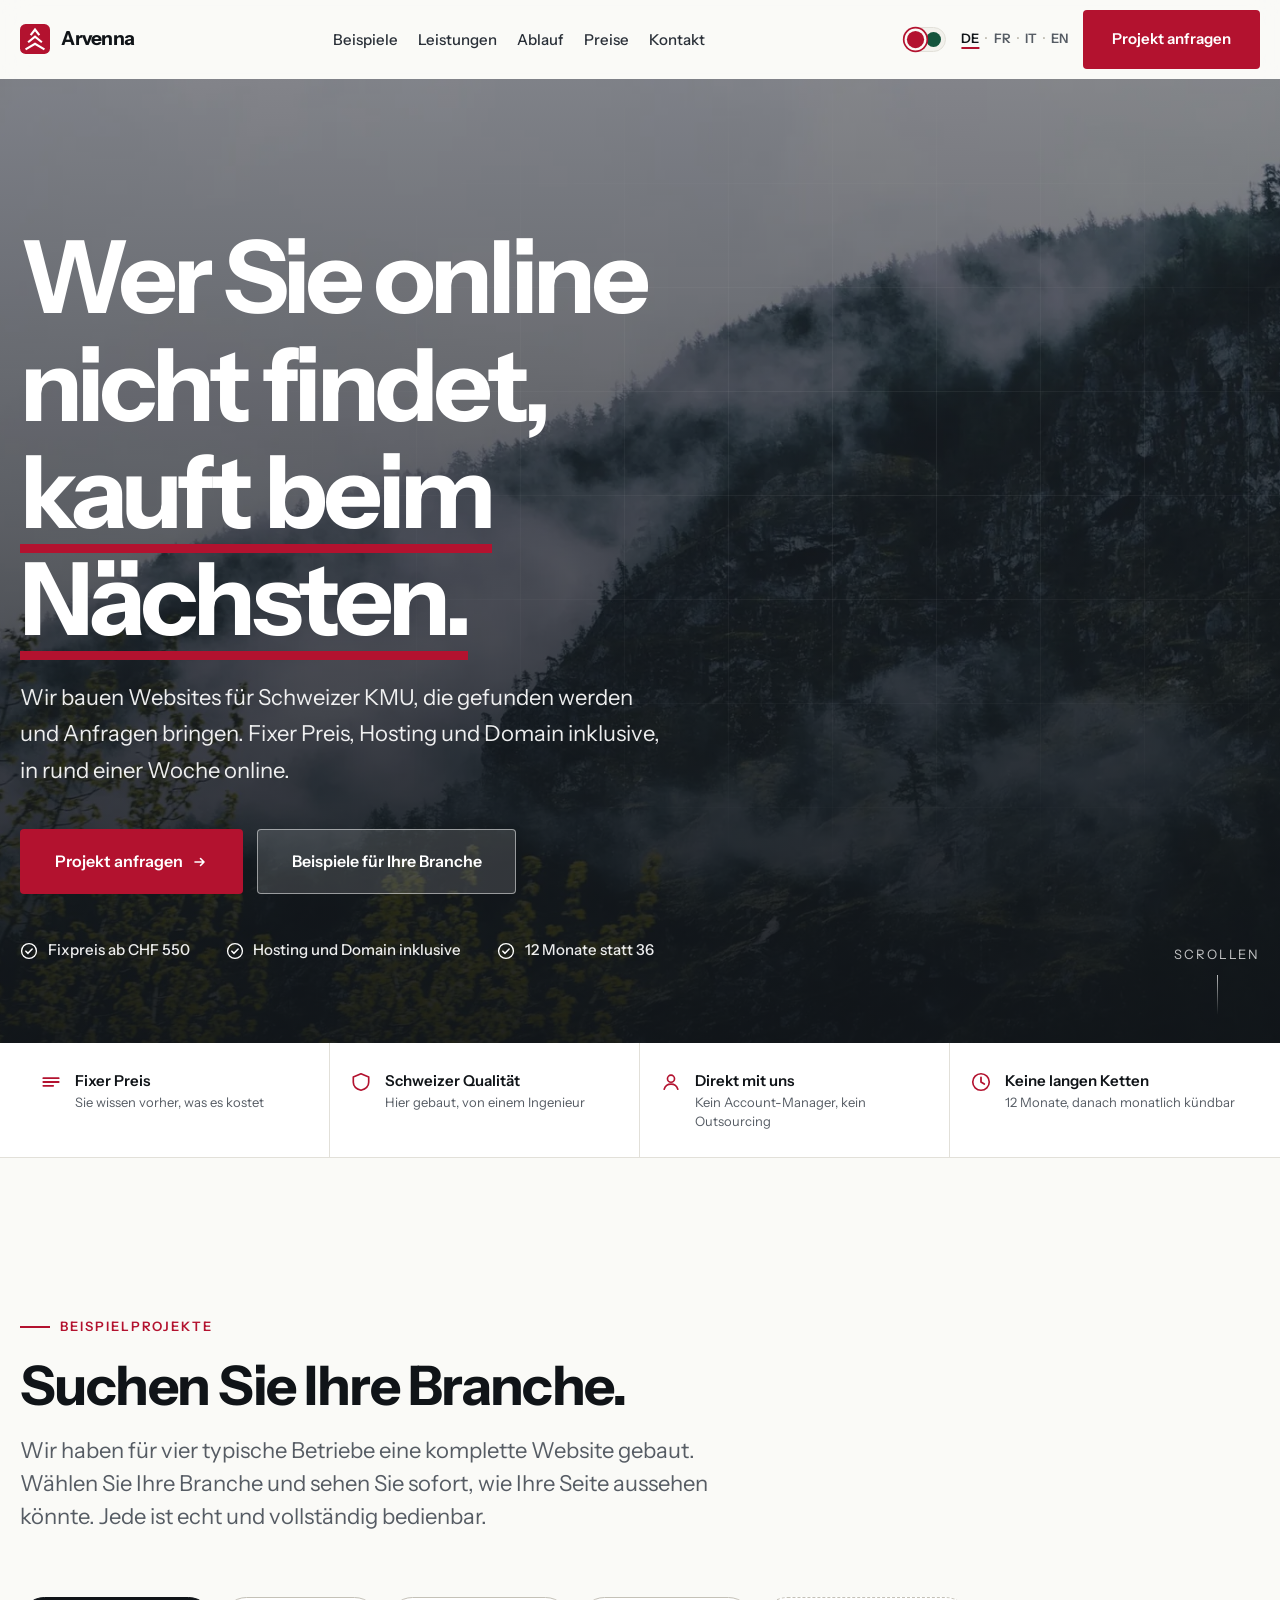
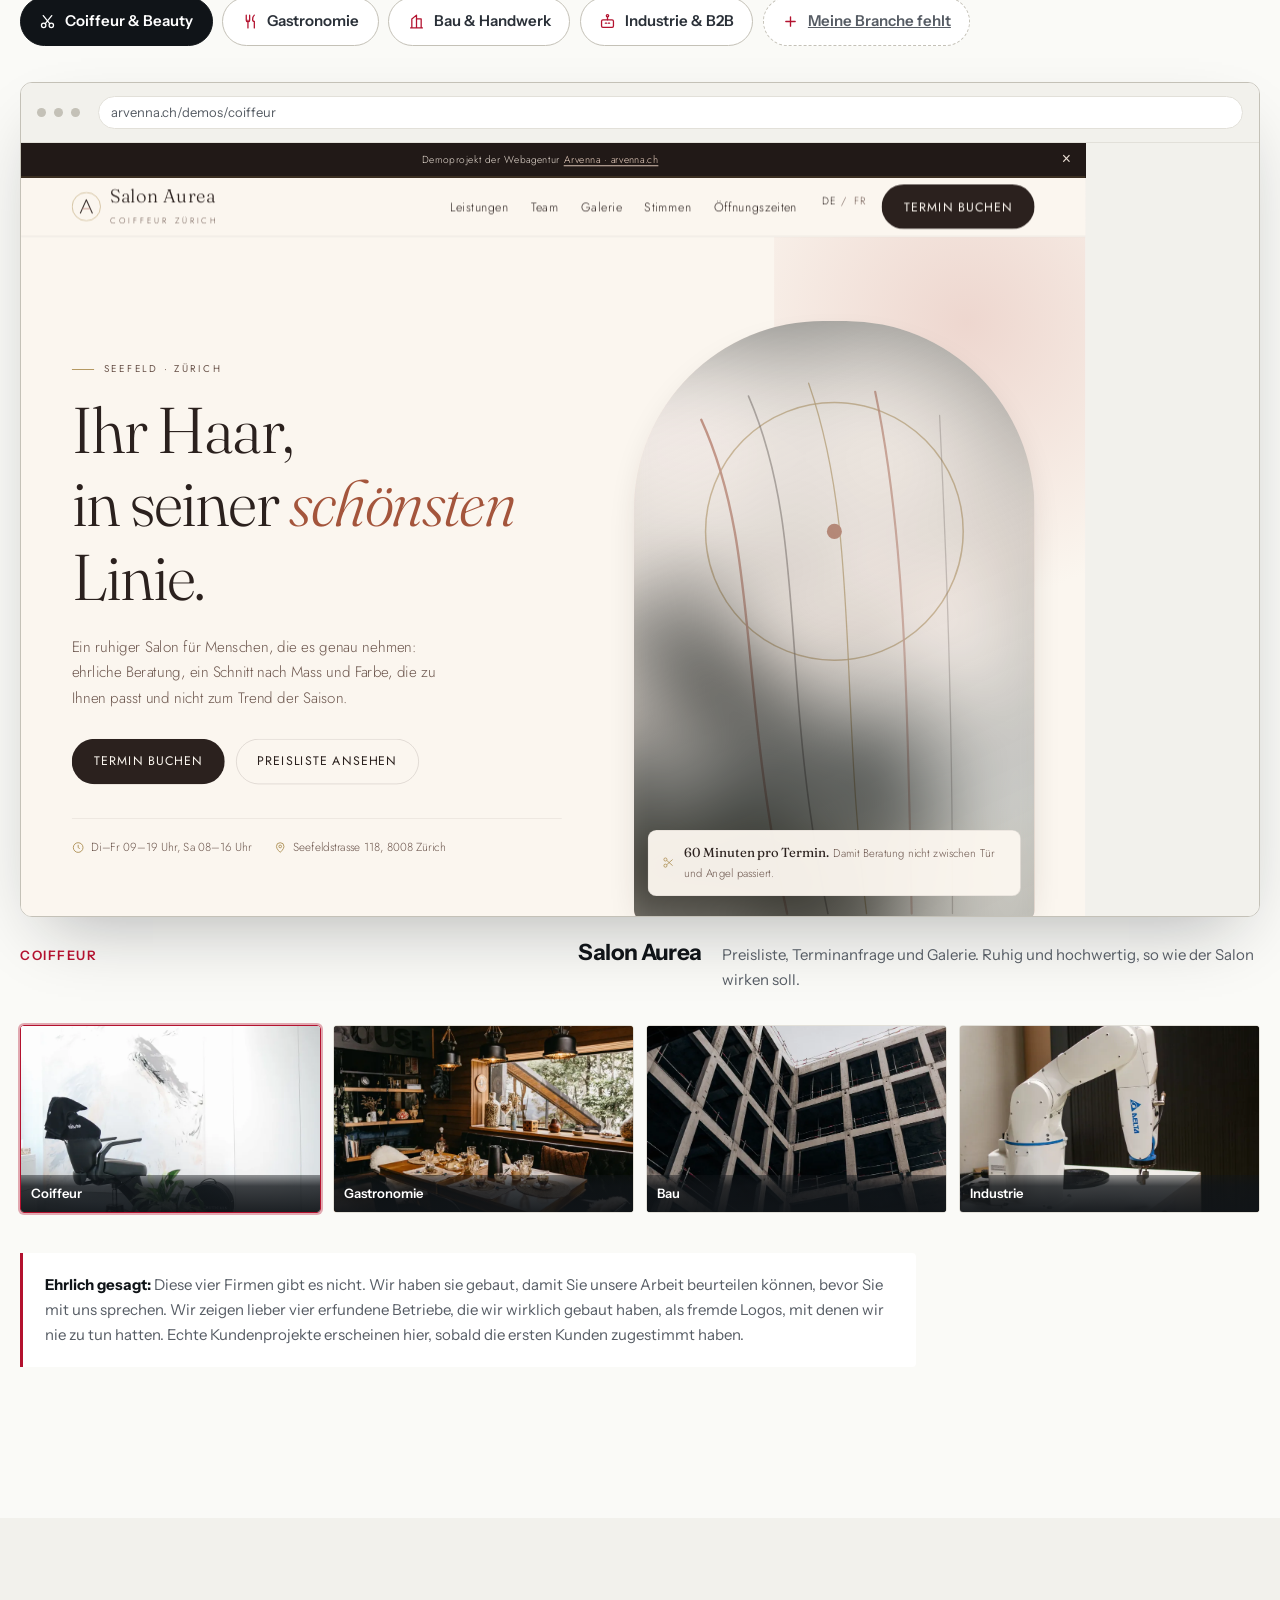
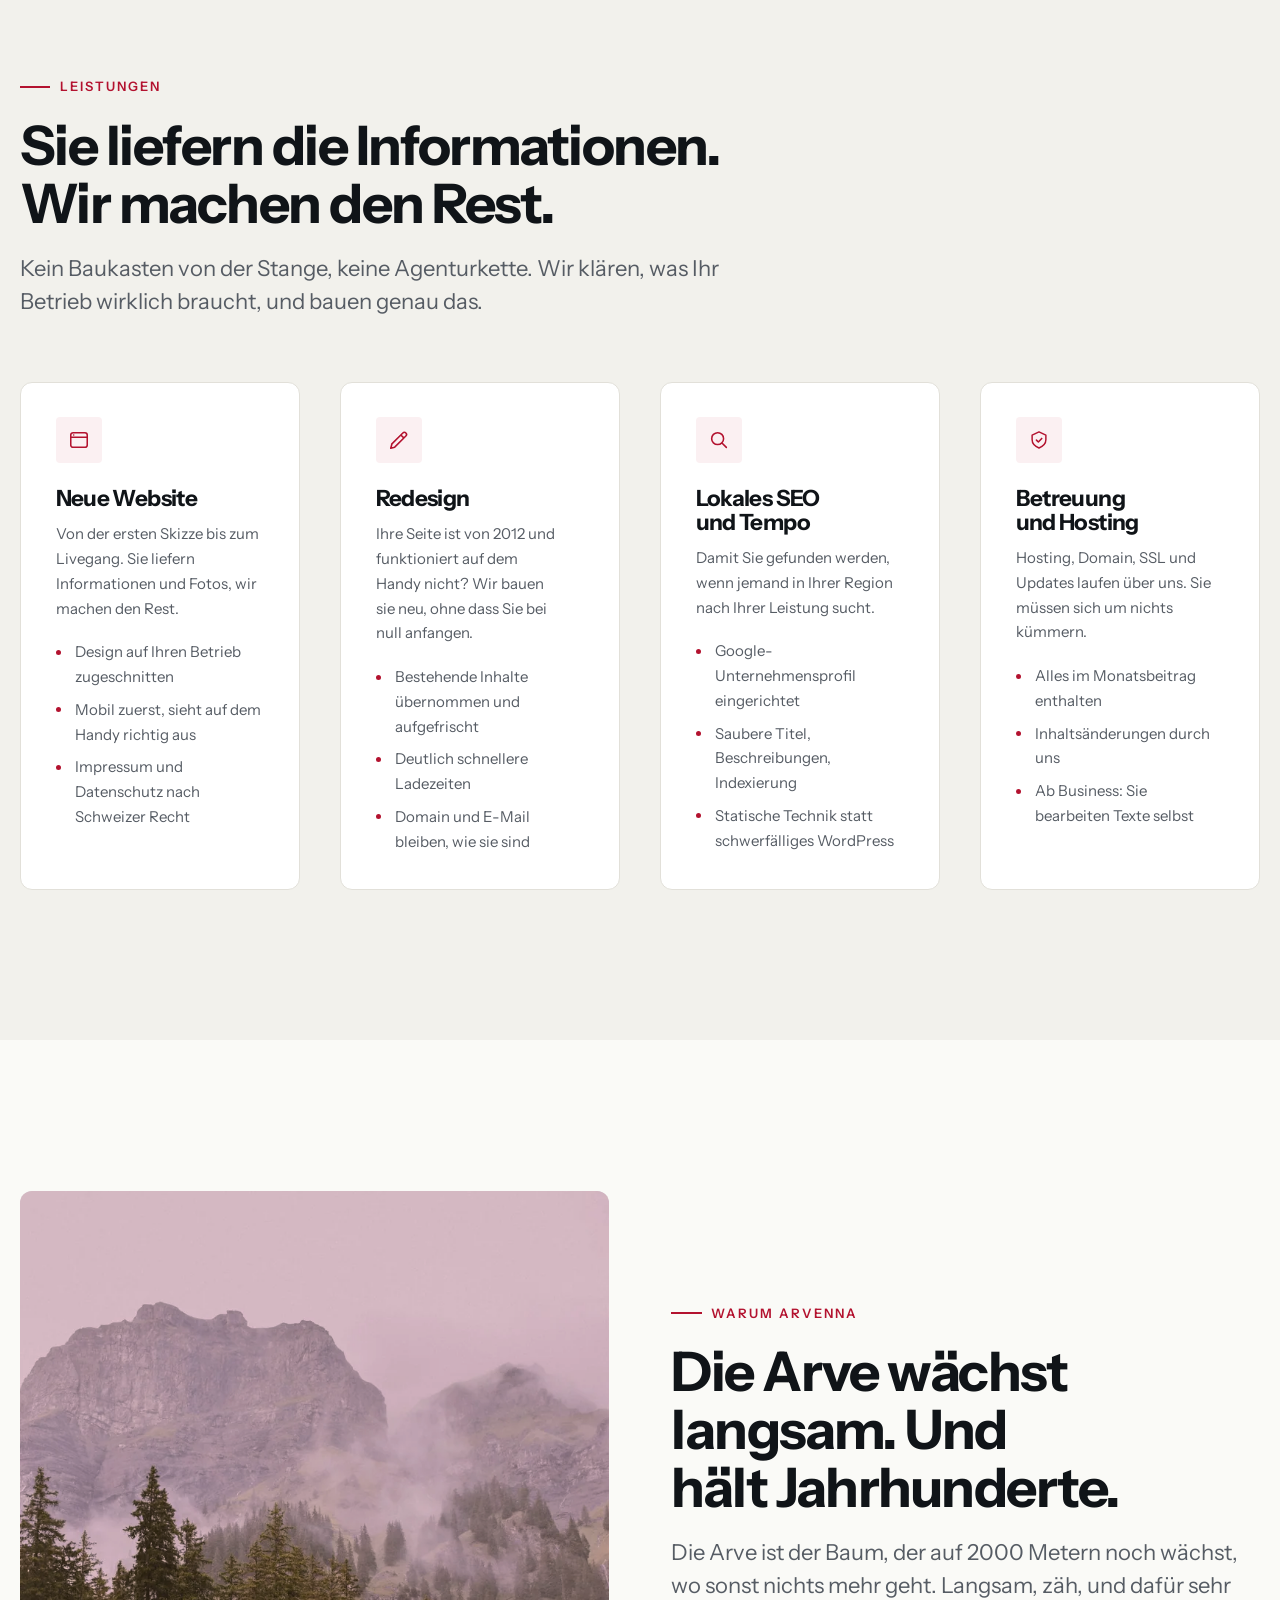
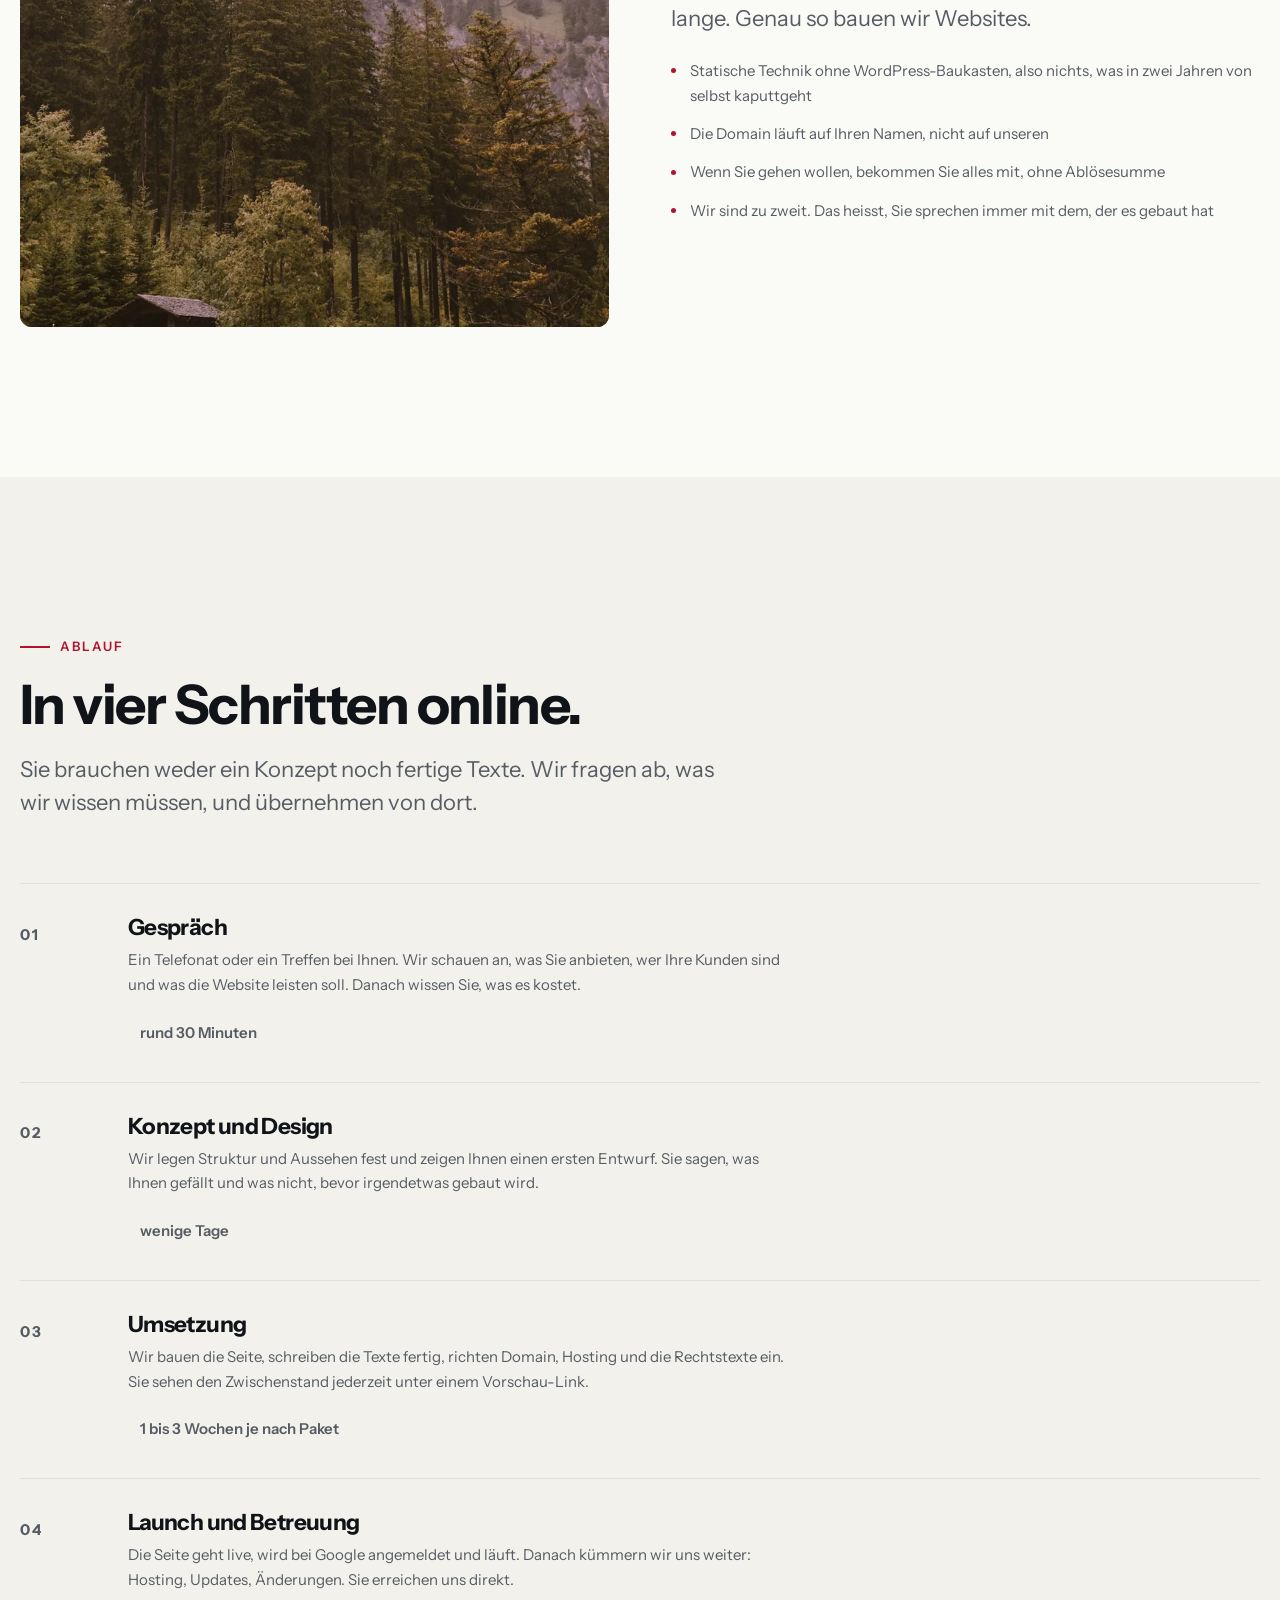
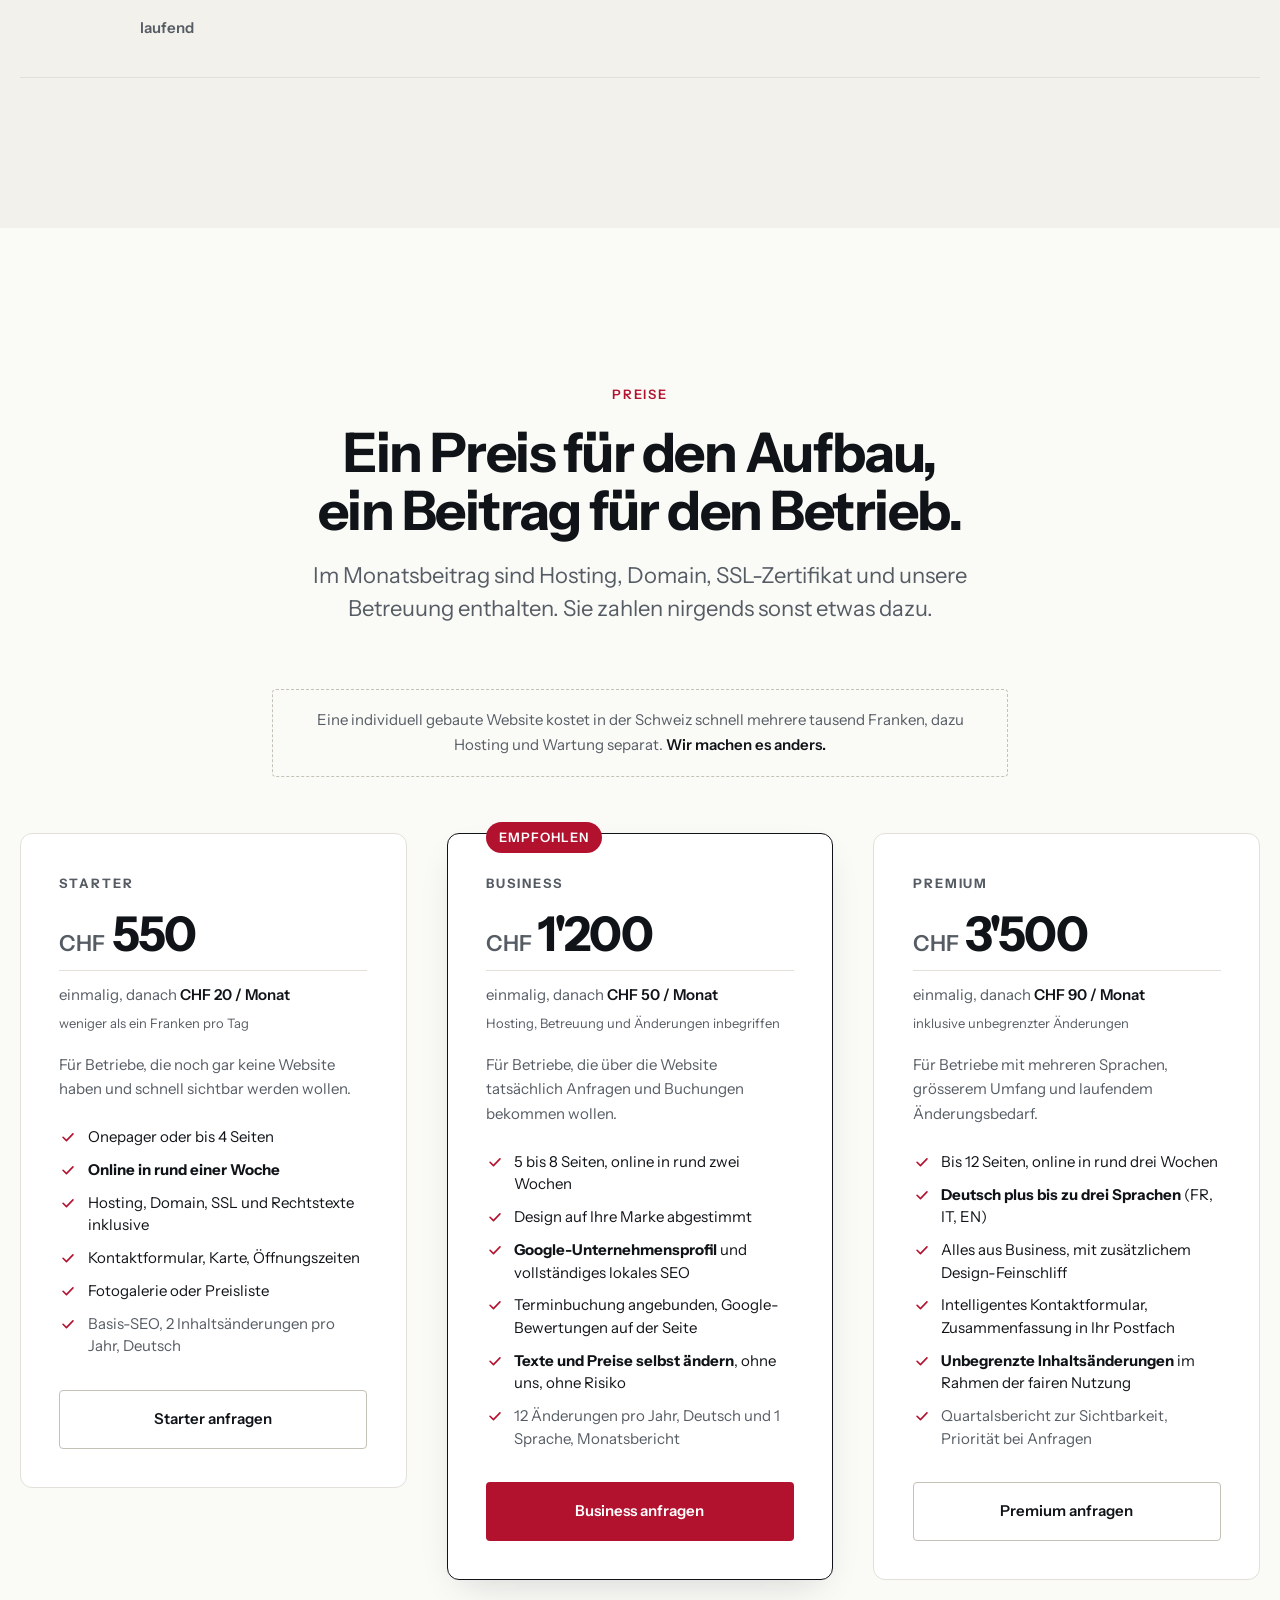
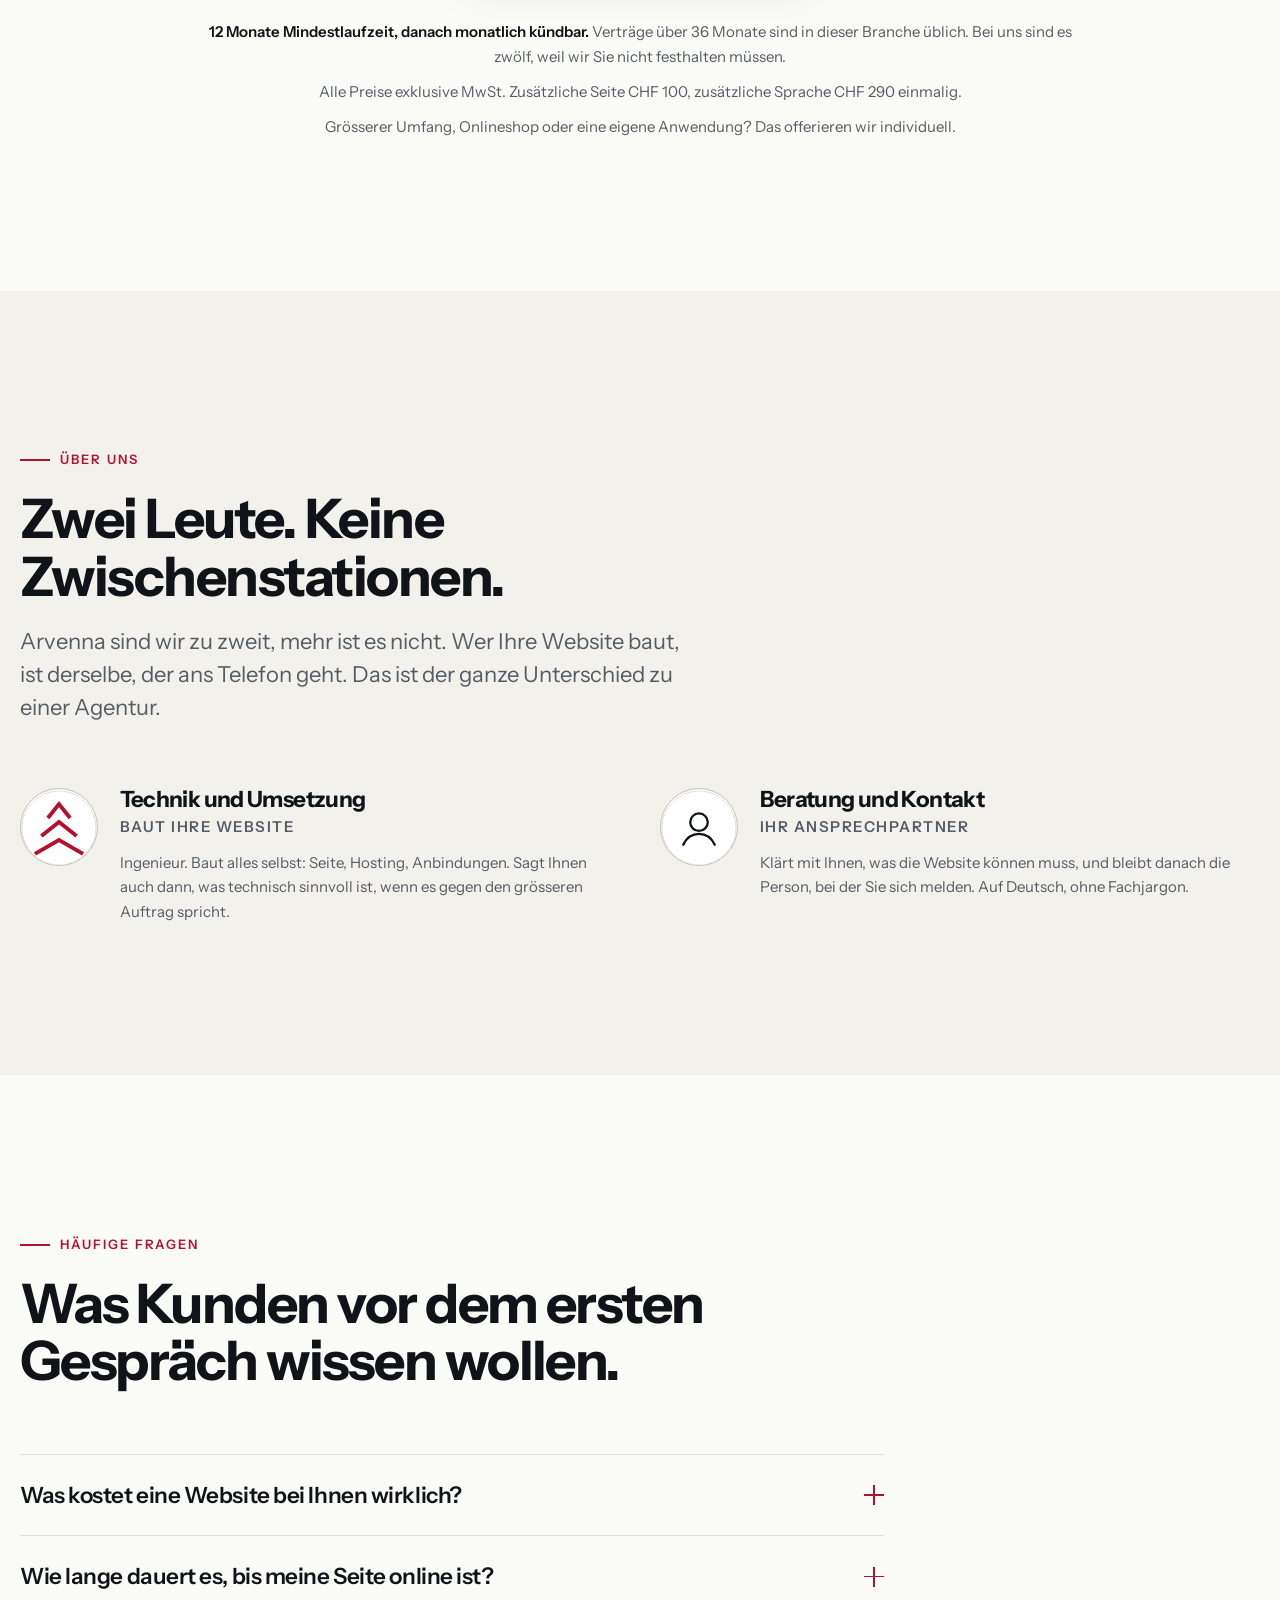
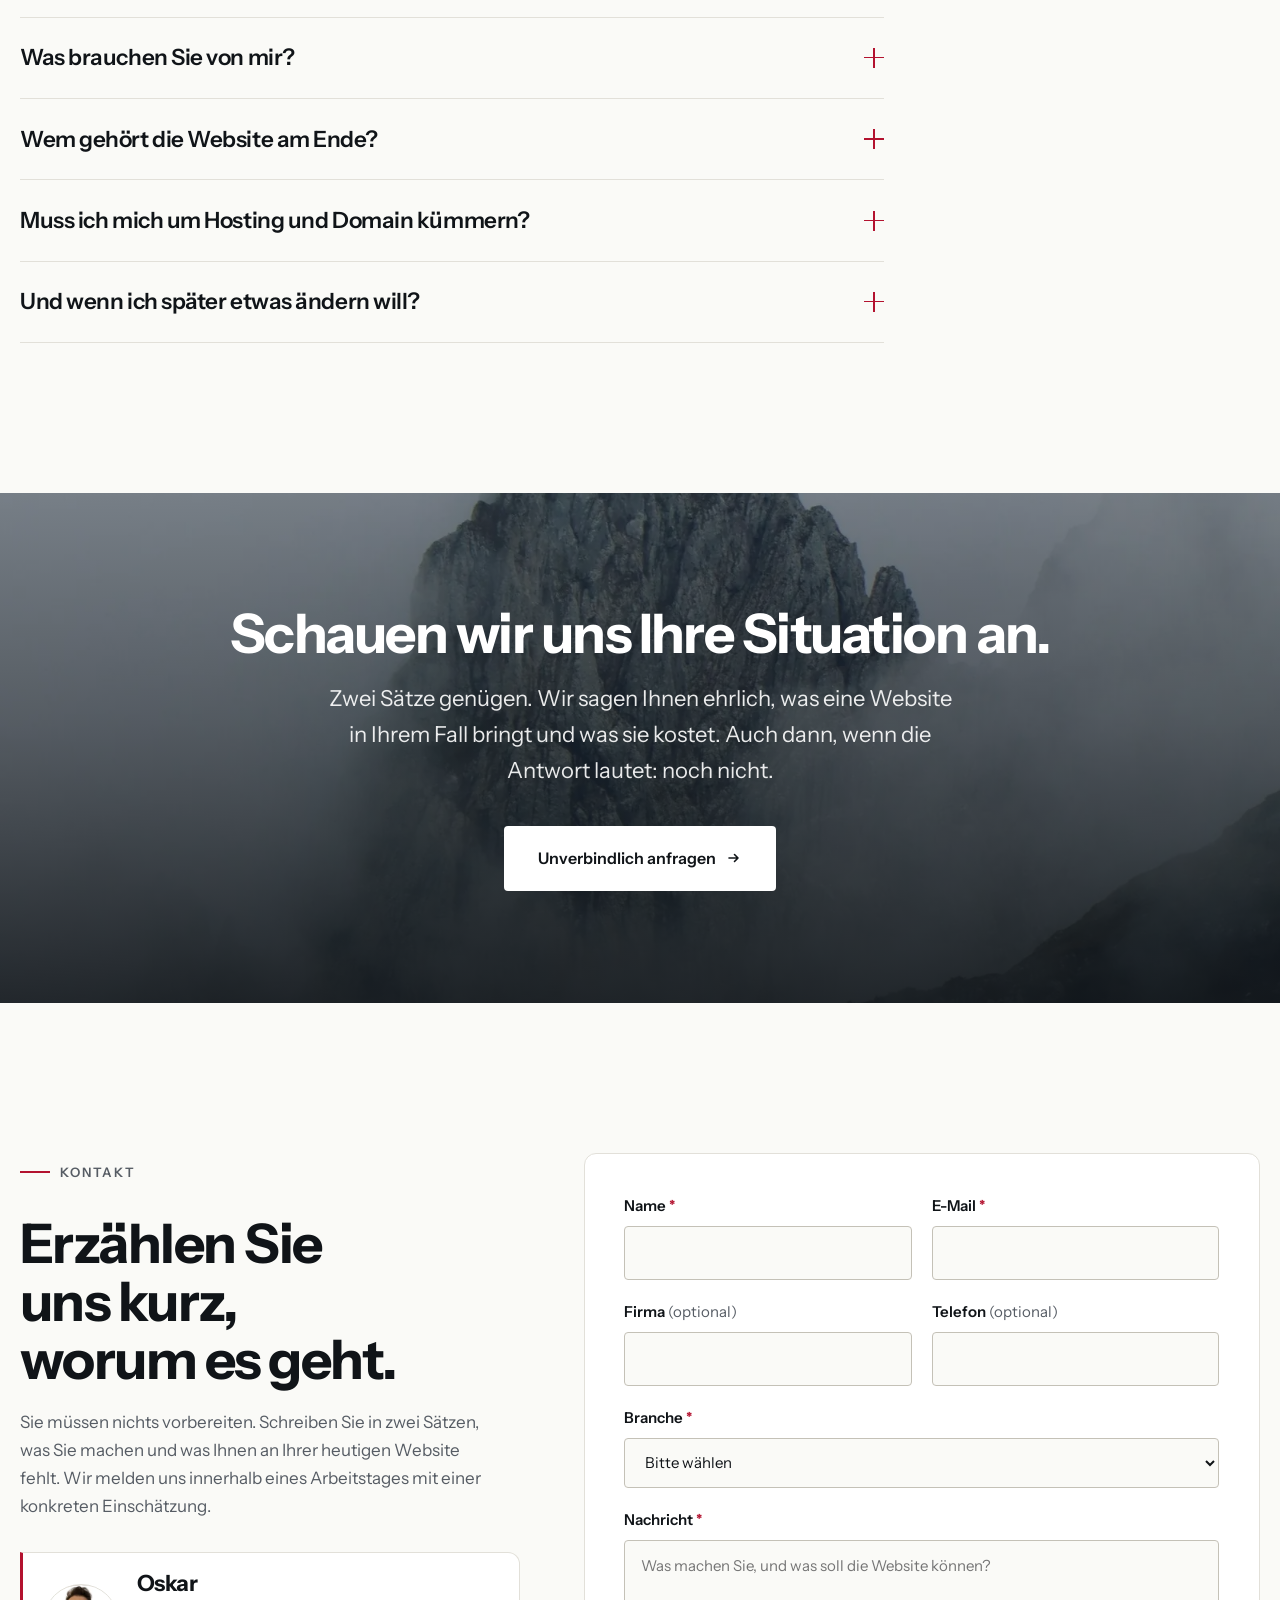
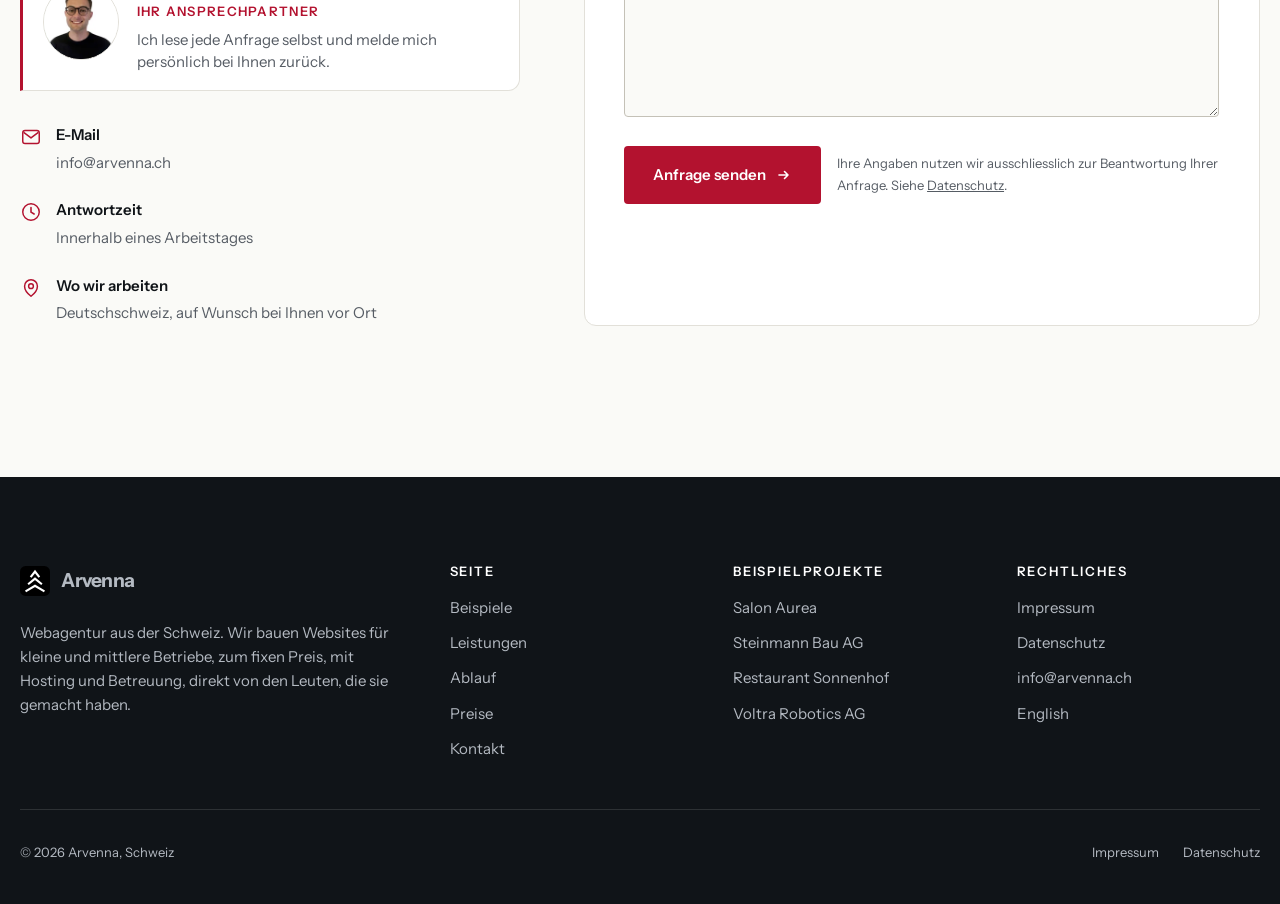
==== commit 57795984: "feat: vier Sprachen und Ansprechpartner mit Foto - Franzoesische und italienische Fassung ergaenzt, " ====
--- a/index.html
+++ b/index.html
@@ -7,6 +7,8 @@
 <meta name="description" content="Wir bauen Websites für Schweizer KMU, die gefunden werden und Anfragen bringen. Fixer Preis ab CHF 550, Hosting und Domain inklusive, in rund einer Woche online.">
 <link rel="canonical" href="https://arvenna.ch/">
 <link rel="alternate" hreflang="de-CH" href="https://arvenna.ch/">
+<link rel="alternate" hreflang="fr-CH" href="https://arvenna.ch/fr/">
+<link rel="alternate" hreflang="it-CH" href="https://arvenna.ch/it/">
 <link rel="alternate" hreflang="en" href="https://arvenna.ch/en/">
 <link rel="alternate" hreflang="x-default" href="https://arvenna.ch/">
 
@@ -65,7 +67,11 @@
       </button>
       <p class="lang-switch">
         <a href="index.html" aria-current="true" lang="de">DE</a>
-        <span class="sep" aria-hidden="true">/</span>
+        <span class="sep" aria-hidden="true">&middot;</span>
+        <a href="fr/index.html" lang="fr" hreflang="fr-CH">FR</a>
+        <span class="sep" aria-hidden="true">&middot;</span>
+        <a href="it/index.html" lang="it" hreflang="it-CH">IT</a>
+        <span class="sep" aria-hidden="true">&middot;</span>
         <a href="en/index.html" lang="en" hreflang="en">EN</a>
       </p>
       <a class="btn btn--primary header-cta" href="#kontakt">Projekt anfragen</a>
@@ -83,6 +89,12 @@
       <a href="#preise">Preise</a>
       <a href="#kontakt">Kontakt</a>
       <a class="btn btn--primary btn--wide" href="#kontakt">Projekt anfragen</a>
+      <p class="mobile-lang">
+        <a href="index.html" lang="de" aria-current="true">Deutsch</a>
+        <a href="fr/index.html" lang="fr">Français</a>
+        <a href="it/index.html" lang="it">Italiano</a>
+        <a href="en/index.html" lang="en">English</a>
+      </p>
     </div>
   </nav>
 </header>
@@ -574,6 +586,20 @@
             und was Ihnen an Ihrer heutigen Website fehlt. Wir melden uns innerhalb eines
             Arbeitstages mit einer konkreten Einschätzung.
           </p>
+          <div class="contact-person">
+            <div class="ph" style="background-image:url([data-uri])">
+              <img src="assets/img/team/oskar-160.webp"
+                   srcset="assets/img/team/oskar-160.webp 160w, assets/img/team/oskar-320.webp 320w"
+                   sizes="76px" width="160" height="160" loading="lazy" decoding="async"
+                   alt="Oskar, Ansprechpartner bei Arvenna">
+            </div>
+            <div>
+              <p class="cp-name">Oskar</p>
+              <p class="cp-role">Ihr Ansprechpartner</p>
+              <p class="cp-line">Ich lese jede Anfrage selbst und melde mich pers&ouml;nlich bei Ihnen zur&uuml;ck.</p>
+            </div>
+          </div>
+
           <div class="contact-points">
             <div class="contact-point">
               <svg viewBox="0 0 24 24" fill="none" aria-hidden="true"><rect x="3" y="5" width="18" height="14" rx="2.5" stroke="currentColor" stroke-width="1.6"/><path d="m4 7 8 6 8-6" stroke="currentColor" stroke-width="1.6" stroke-linejoin="round"/></svg>
--- a/assets/css/main.css
+++ b/assets/css/main.css
@@ -354,10 +354,40 @@
 
 .header-actions { display: flex; align-items: center; gap: 0.85rem; }
 
-.lang-switch { display: flex; align-items: center; gap: 0.3rem; font-size: var(--step-micro); font-weight: 600; }
-.lang-switch a { text-decoration: none; color: var(--muted); transition: color 0.2s var(--ease); }
+/* Four language codes plus separators crowd the header on a phone, so the
+   switch moves into the mobile menu below 620px. */
+.lang-switch { display: none; align-items: center; gap: 0.28rem; font-size: var(--step-micro); font-weight: 600; }
+.lang-switch a { text-decoration: none; color: var(--muted); padding: 0.15rem 0.1rem; transition: color 0.2s var(--ease); }
 .lang-switch a:hover, .lang-switch [aria-current="true"] { color: var(--ink); }
-.lang-switch .sep { color: var(--muted); }
+.lang-switch [aria-current="true"] { text-decoration: underline; text-underline-offset: 4px; text-decoration-thickness: 2px; text-decoration-color: var(--accent); }
+.lang-switch .sep { color: var(--line-strong); }
+
+@media (min-width: 620px) { .lang-switch { display: flex; } }
+
+/* Language row inside the mobile menu */
+.mobile-lang {
+  display: flex;
+  flex-wrap: wrap;
+  gap: 0.5rem;
+  margin-top: 1.5rem;
+  padding-top: 1.25rem;
+  border-top: 1px solid var(--line);
+}
+
+.mobile-lang a {
+  display: inline-flex;
+  padding: 0.5rem 0.95rem;
+  border: 1px solid var(--line-strong);
+  border-radius: 999px;
+  font-size: var(--step-small);
+  font-weight: 600;
+  text-decoration: none;
+  color: var(--ink-soft);
+}
+
+.mobile-lang a[aria-current="true"] { background: var(--ink); border-color: var(--ink); color: #fff; }
+
+@media (min-width: 620px) { .mobile-lang { display: none; } }
 
 /* Theme toggle, two colour dots */
 .theme-toggle {
@@ -543,7 +573,11 @@
 .grid--4 { grid-template-columns: 1fr; }
 
 .grid > *, .plans > *, .team-grid > *, .footer-grid > *, .field-row > *,
-.contact-grid > *, .split > * { min-width: 0; }
+.contact-grid > *, .split > *,
+/* Grid children default to min-width:auto. A single long unbreakable word
+   (German compounds, French words joined by U+2019) can then blow the track
+   wider than its share and push the page sideways. */
+.trust ul > *, .demo-thumbs > *, .steps > * { min-width: 0; }
 
 .card {
   position: relative;
@@ -974,6 +1008,43 @@
 
 .contact-grid { display: grid; gap: clamp(2.5rem, 2rem + 3vw, 4rem); }
 .contact-aside p { color: var(--muted); margin-bottom: 2rem; text-wrap: pretty; }
+
+/* Named contact person. A real face next to the form is the strongest trust
+   signal on the page, so it sits above the fold of the contact block. */
+.contact-person {
+  display: grid;
+  grid-template-columns: auto 1fr;
+  gap: 1.1rem;
+  align-items: center;
+  padding: 1.1rem 1.25rem;
+  margin-bottom: 2rem;
+  background: var(--surface);
+  border: 1px solid var(--line);
+  border-left: 3px solid var(--accent);
+  border-radius: 0 var(--radius-lg) var(--radius-lg) 0;
+}
+
+.contact-person .ph {
+  width: 76px;
+  height: 76px;
+  border-radius: 50%;
+  flex: none;
+  border: 1px solid var(--line);
+}
+
+.contact-person p { margin: 0; }
+.contact-person .cp-name { font-size: var(--step-h3); font-weight: 700; letter-spacing: -0.02em; color: var(--ink); line-height: 1.2; }
+
+.contact-person .cp-role {
+  font-size: var(--step-micro);
+  font-weight: 600;
+  letter-spacing: 0.1em;
+  text-transform: uppercase;
+  color: var(--accent);
+  margin: 0.2rem 0 0.45rem;
+}
+
+.contact-person .cp-line { font-size: var(--step-small); color: var(--muted); line-height: 1.45; }
 .contact-points { display: grid; gap: 1.4rem; }
 .contact-point { display: grid; grid-template-columns: 22px 1fr; gap: 0.9rem; }
 .contact-point svg { width: 22px; height: 22px; color: var(--accent); margin-top: 3px; }
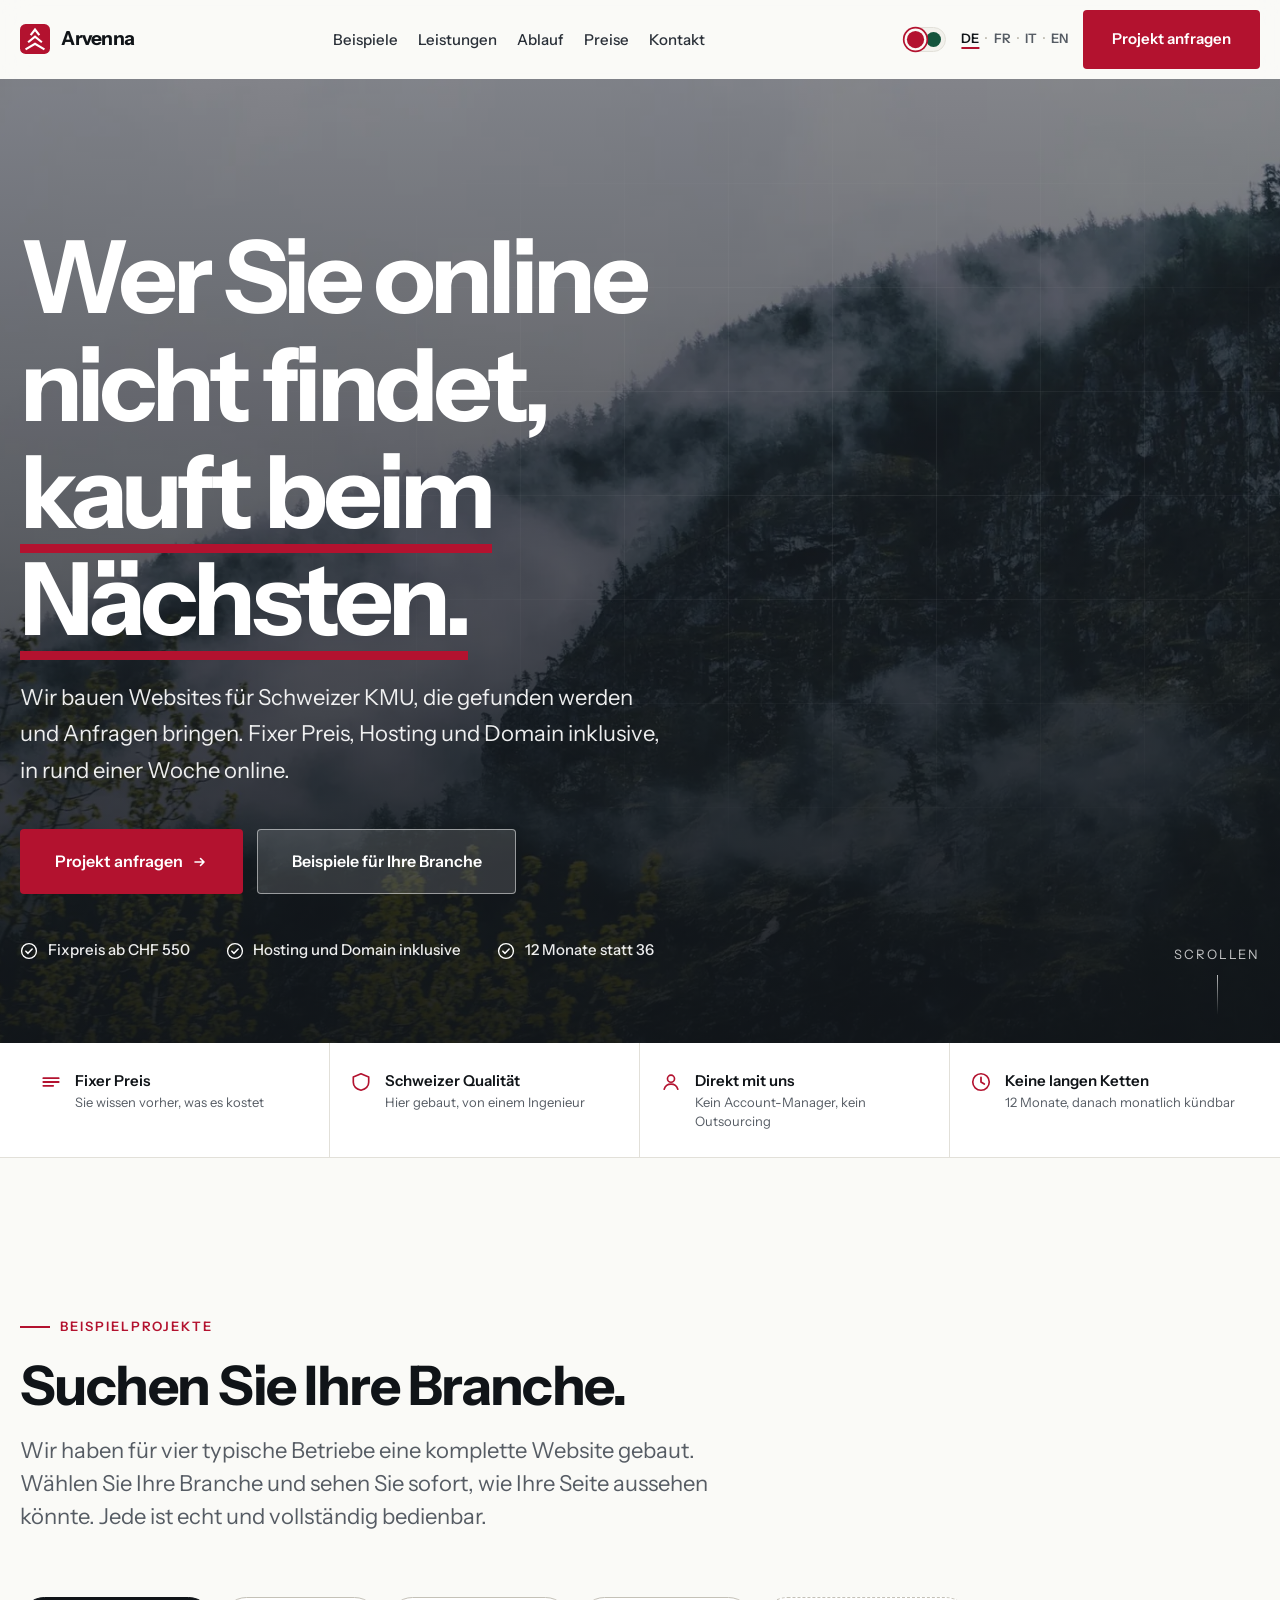
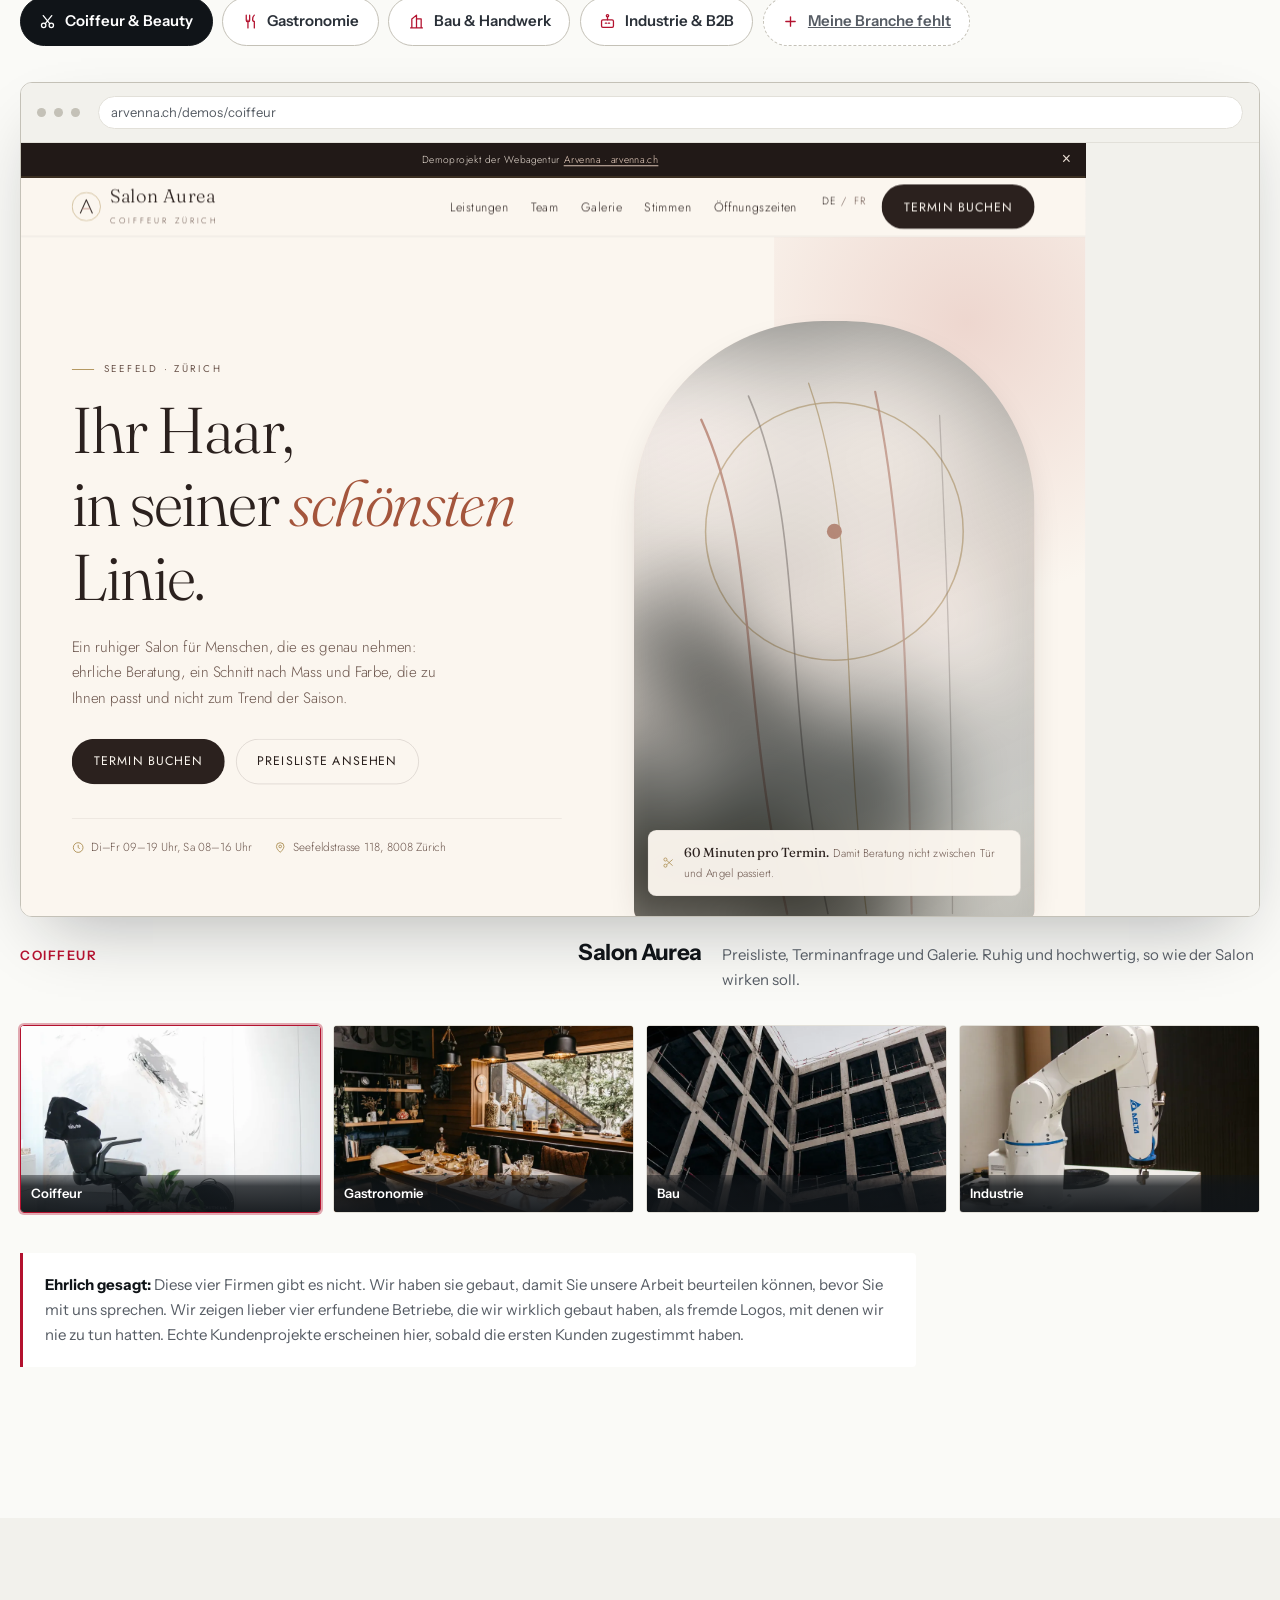
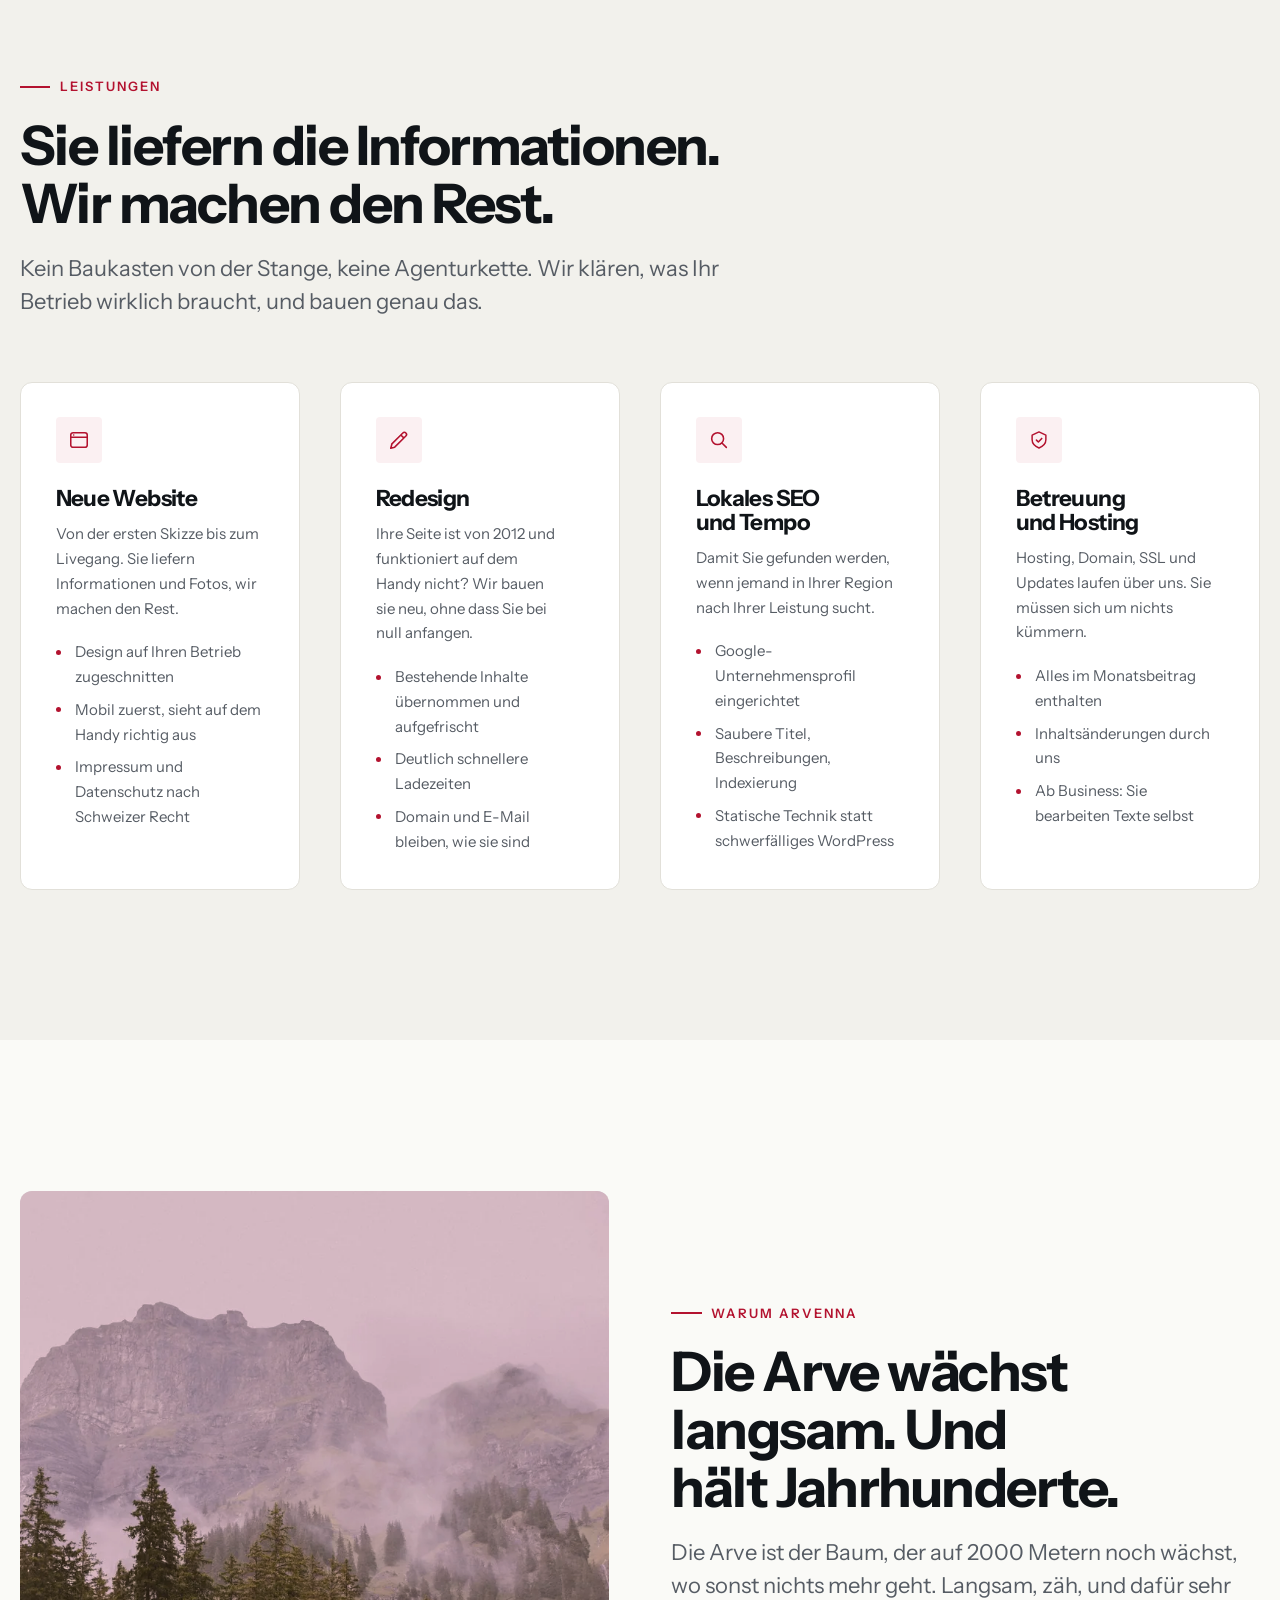
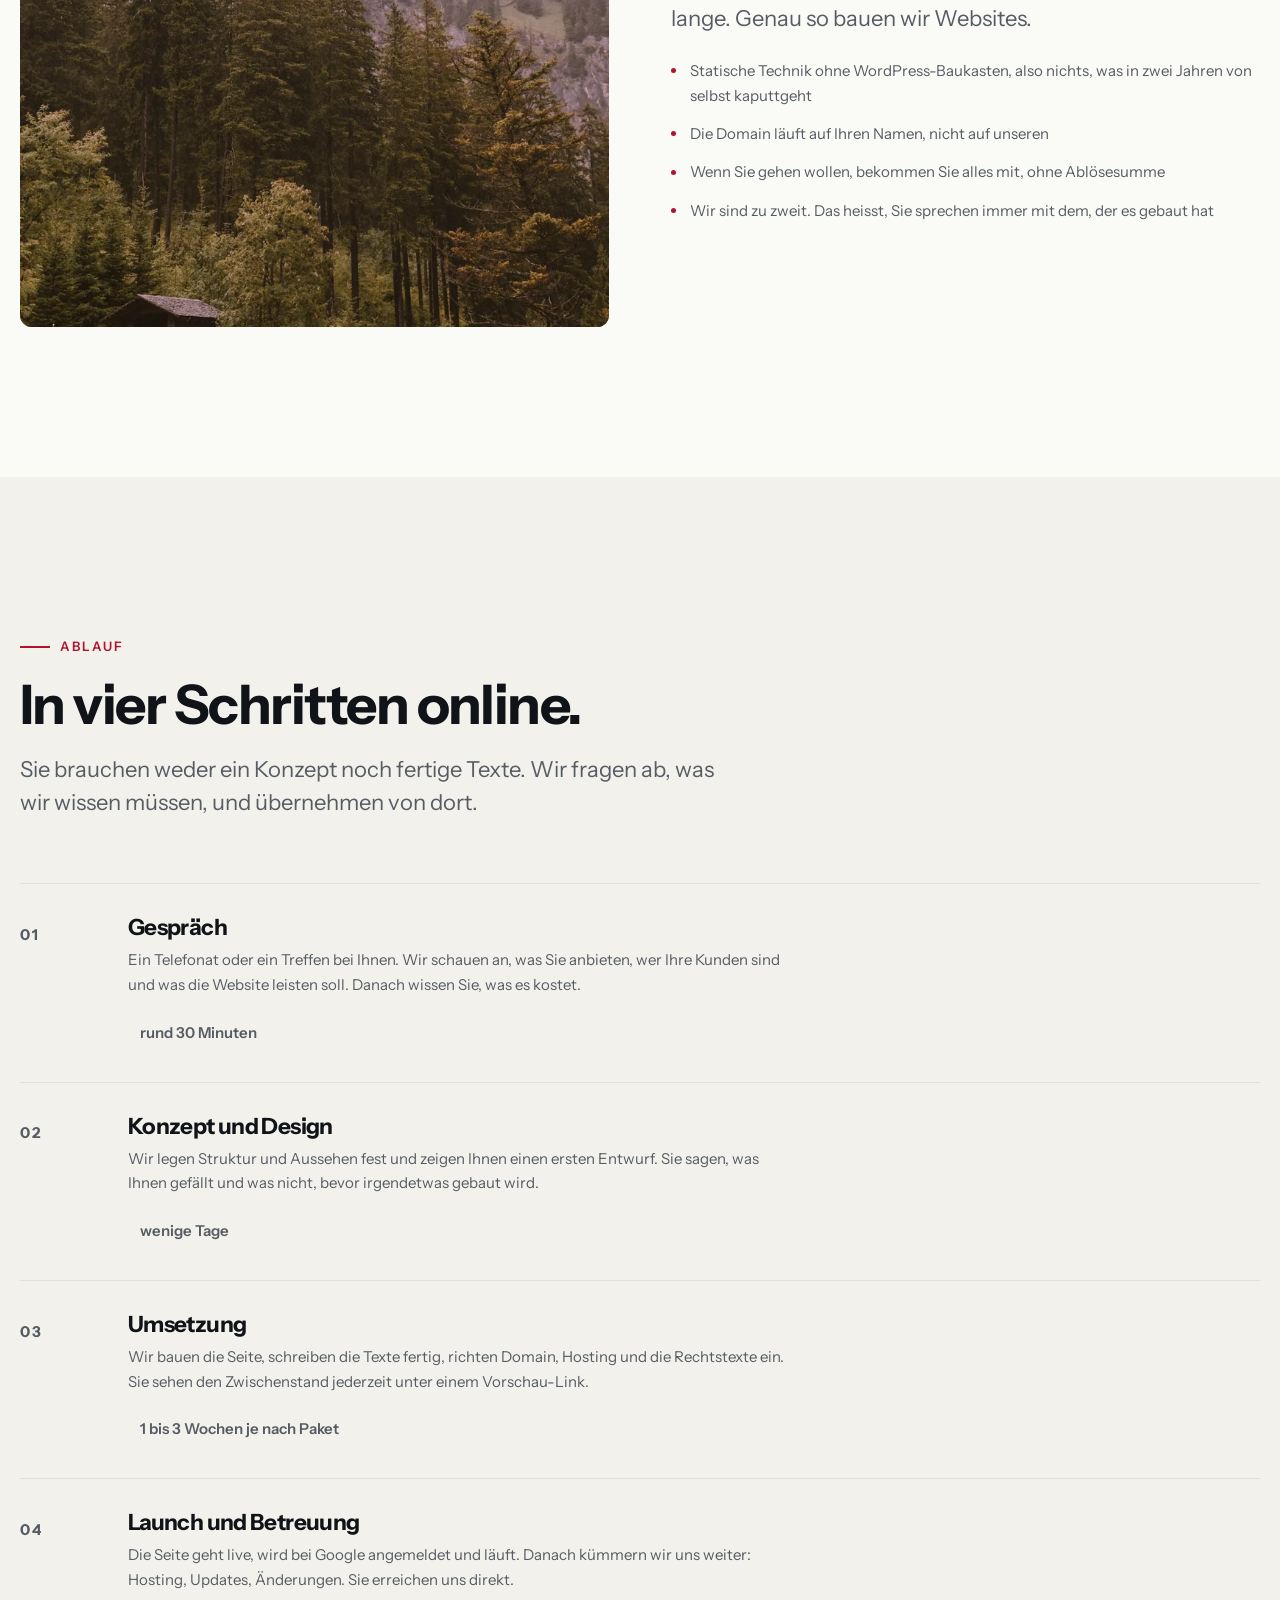
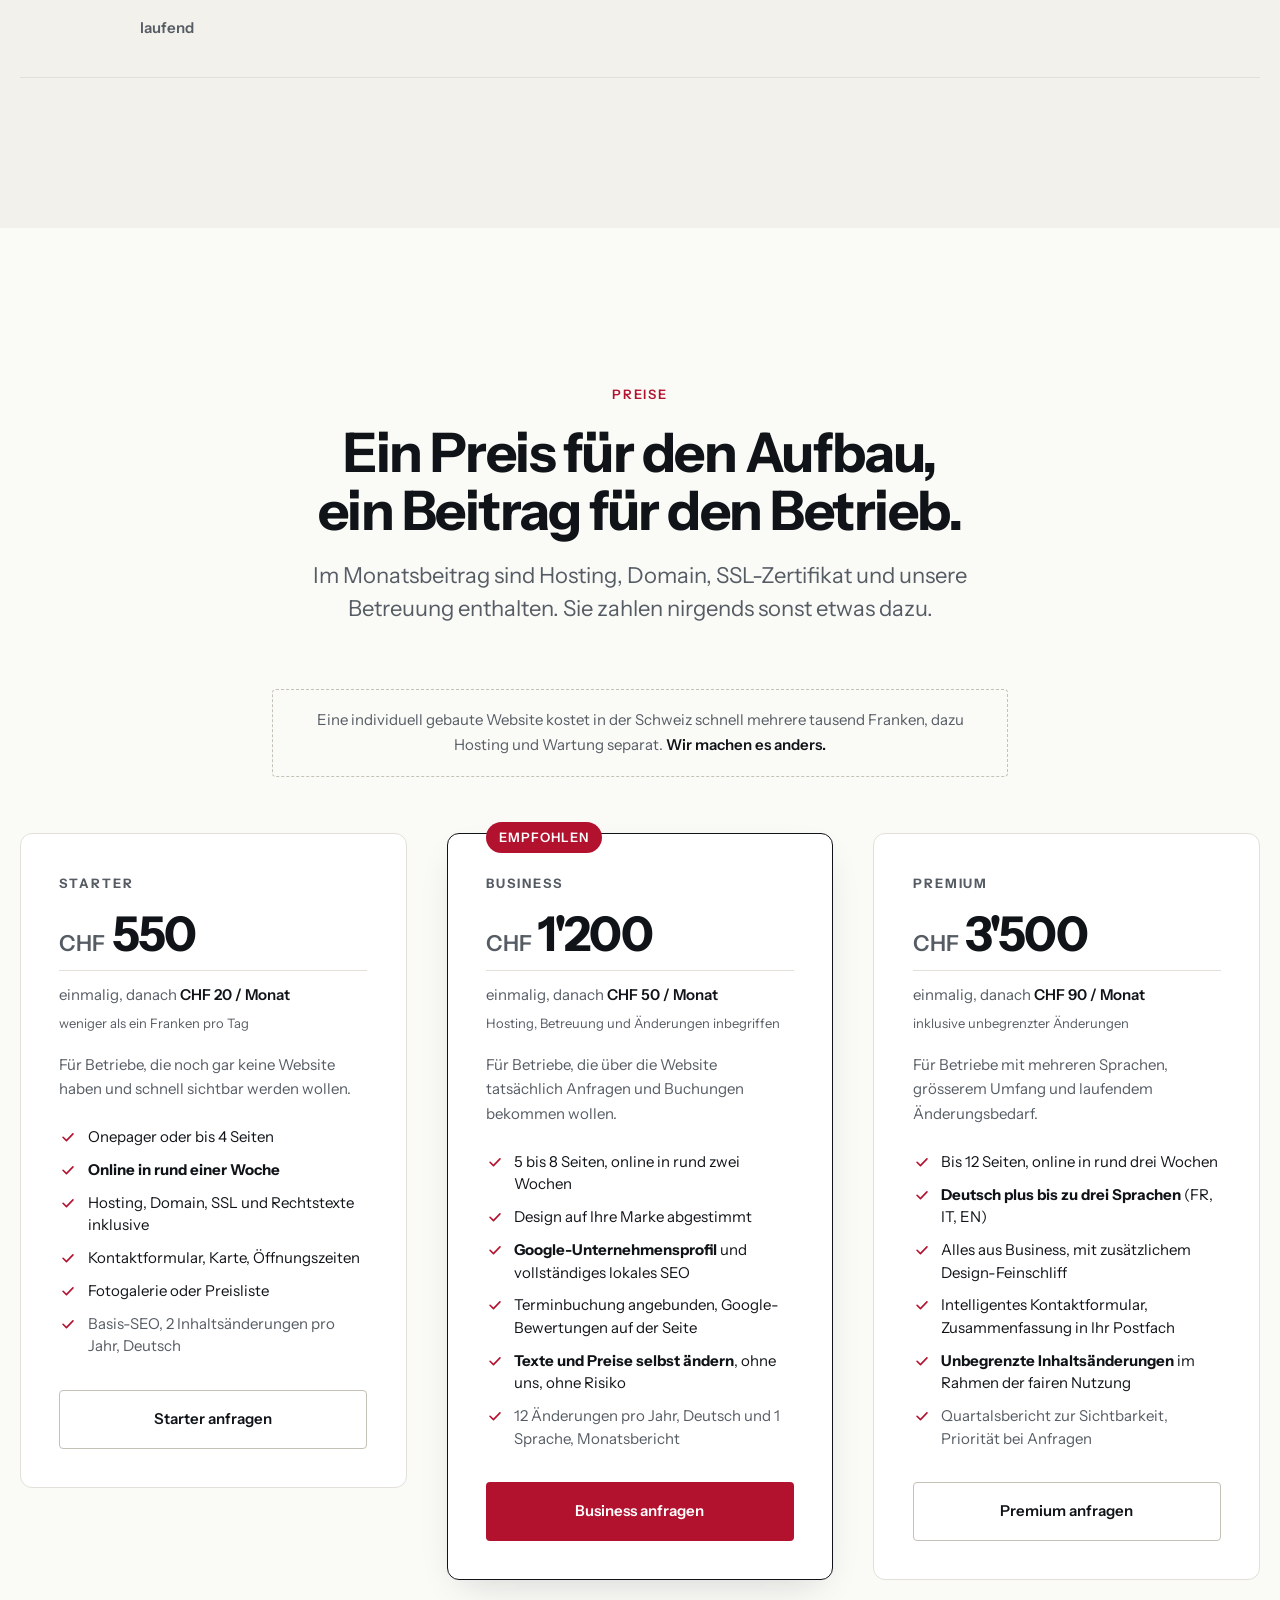
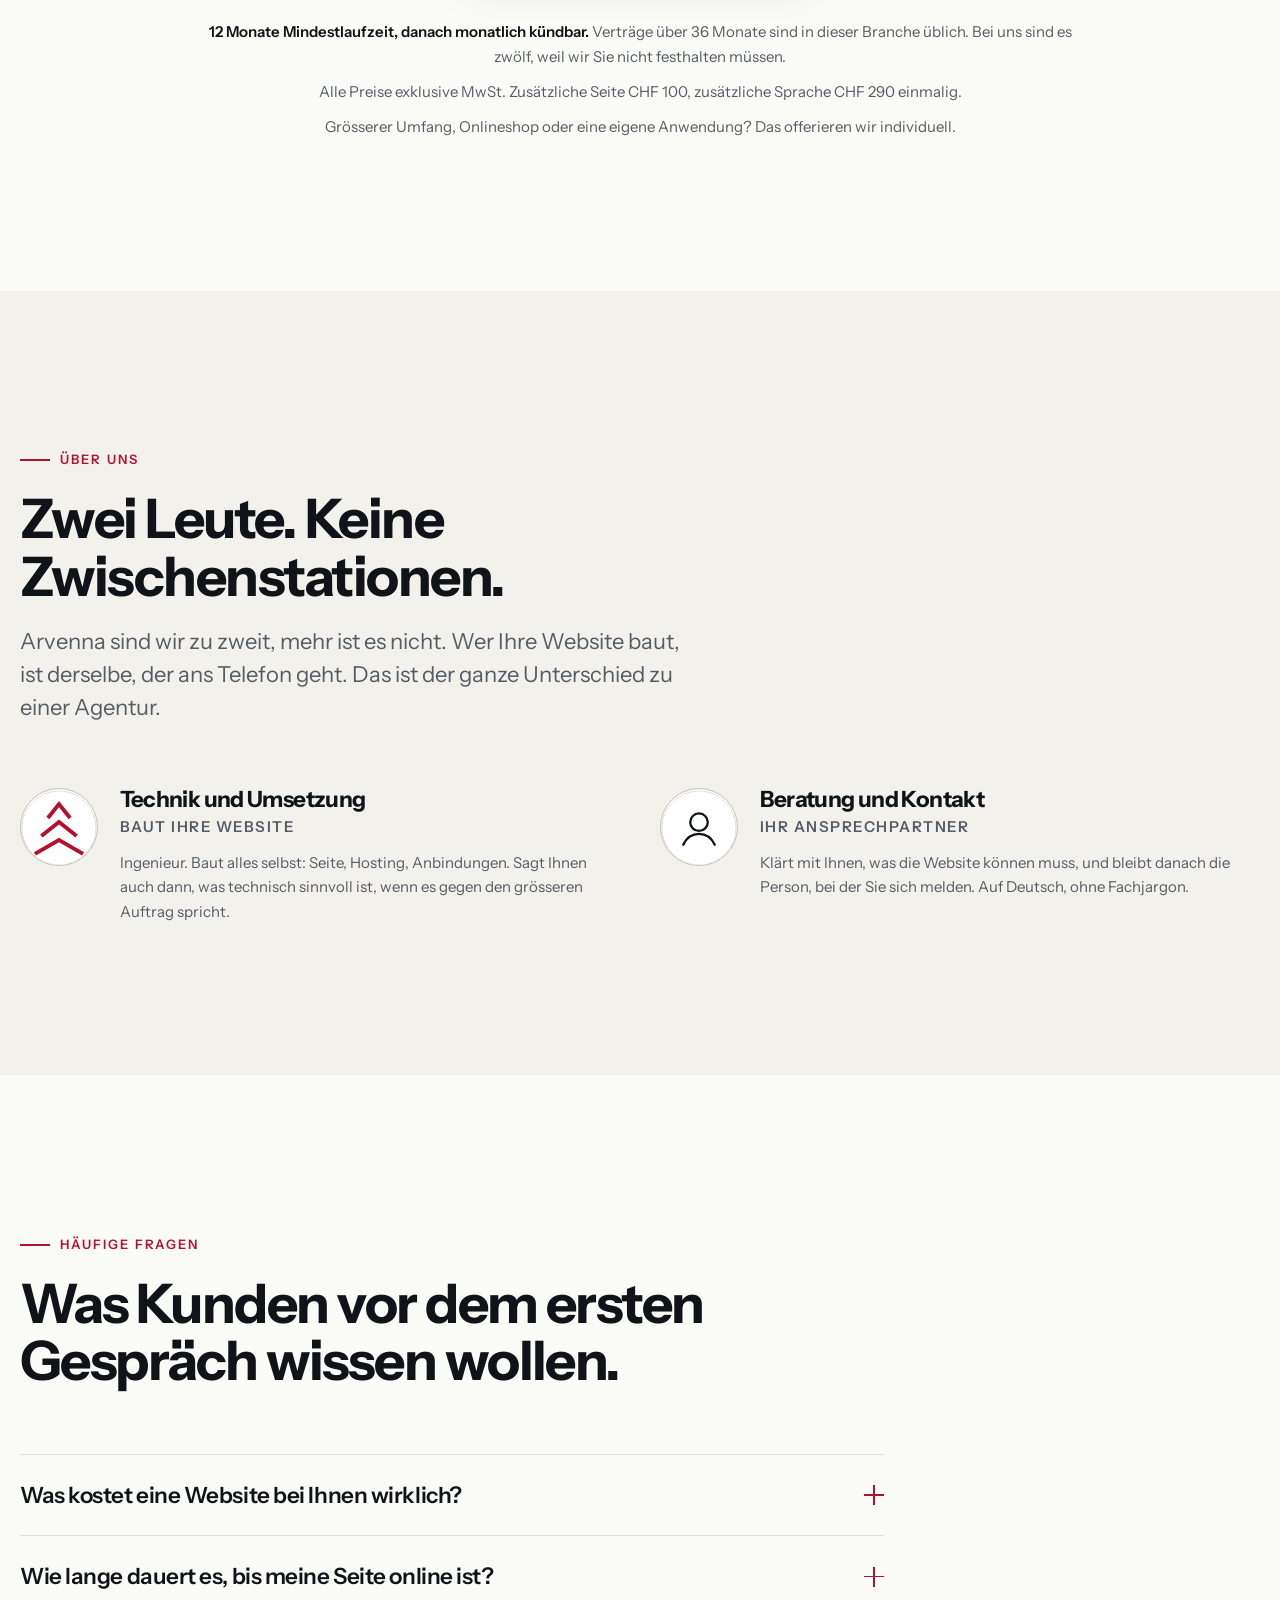
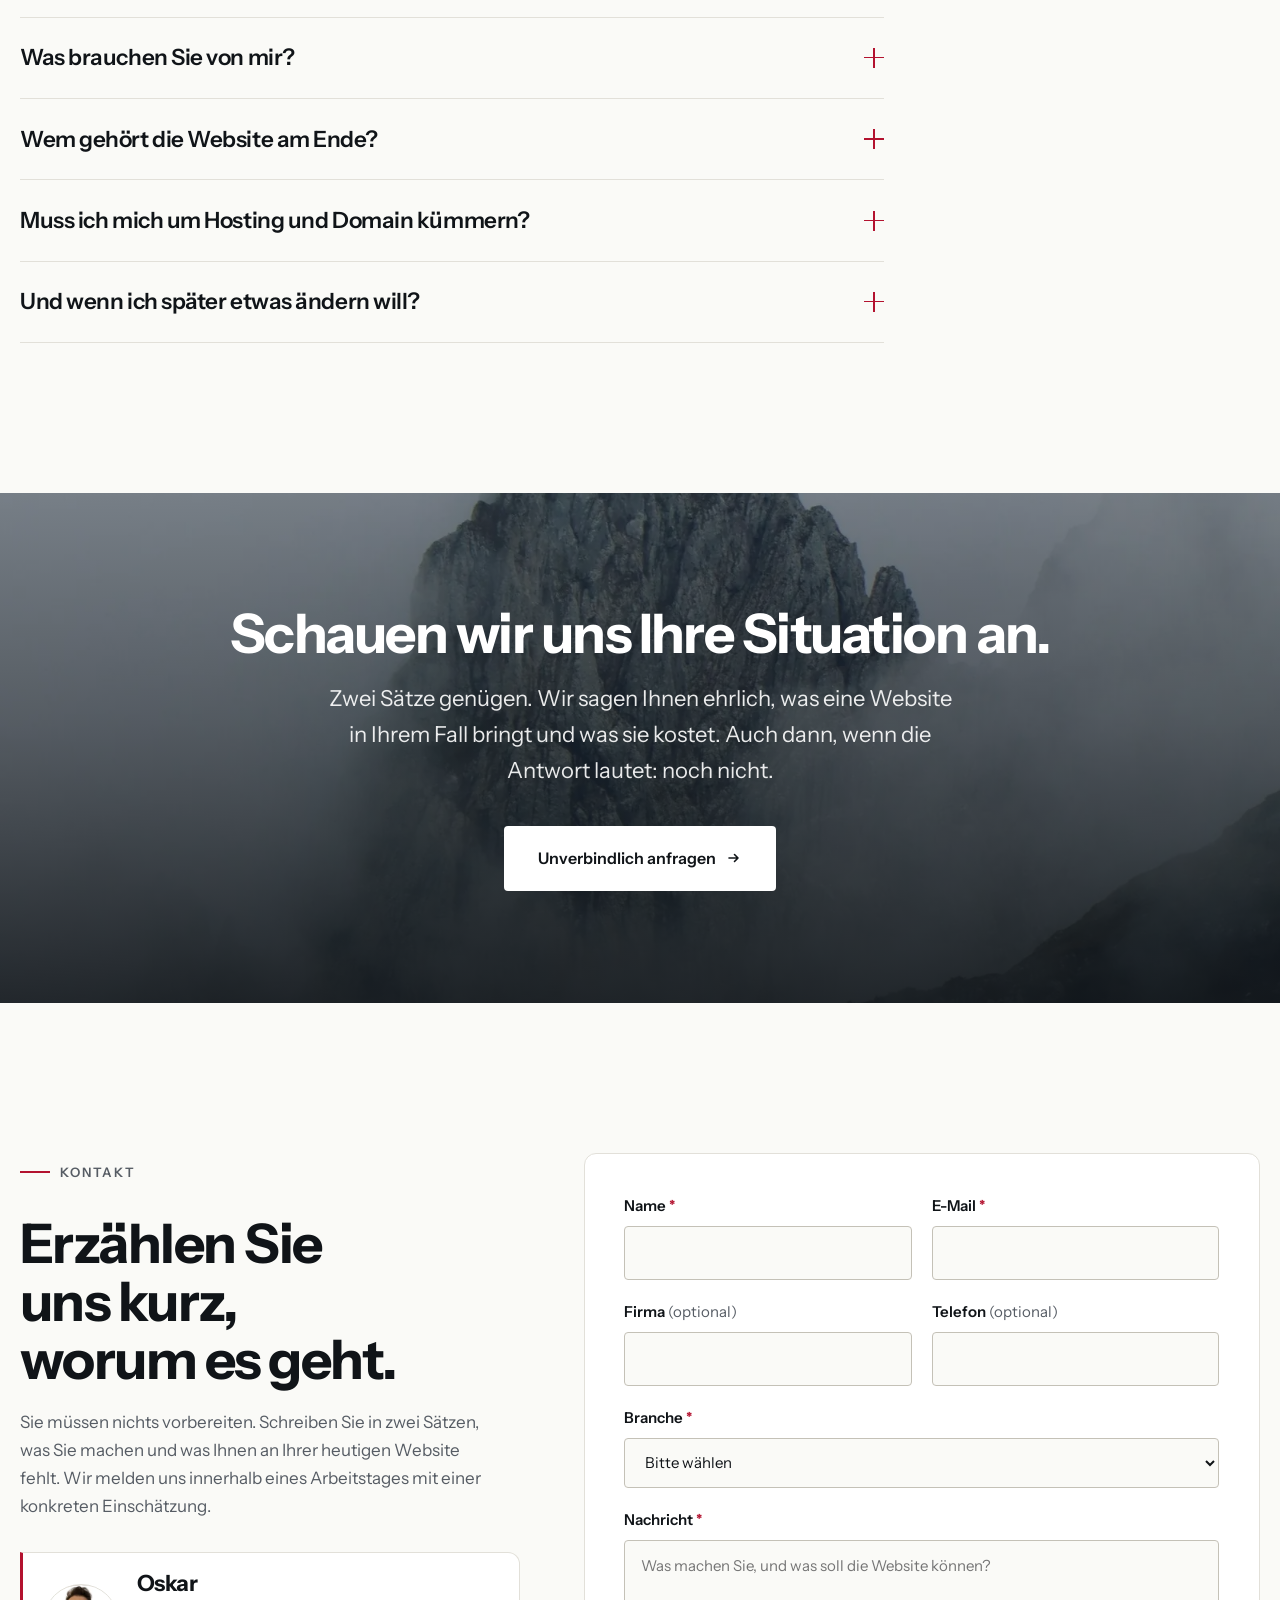
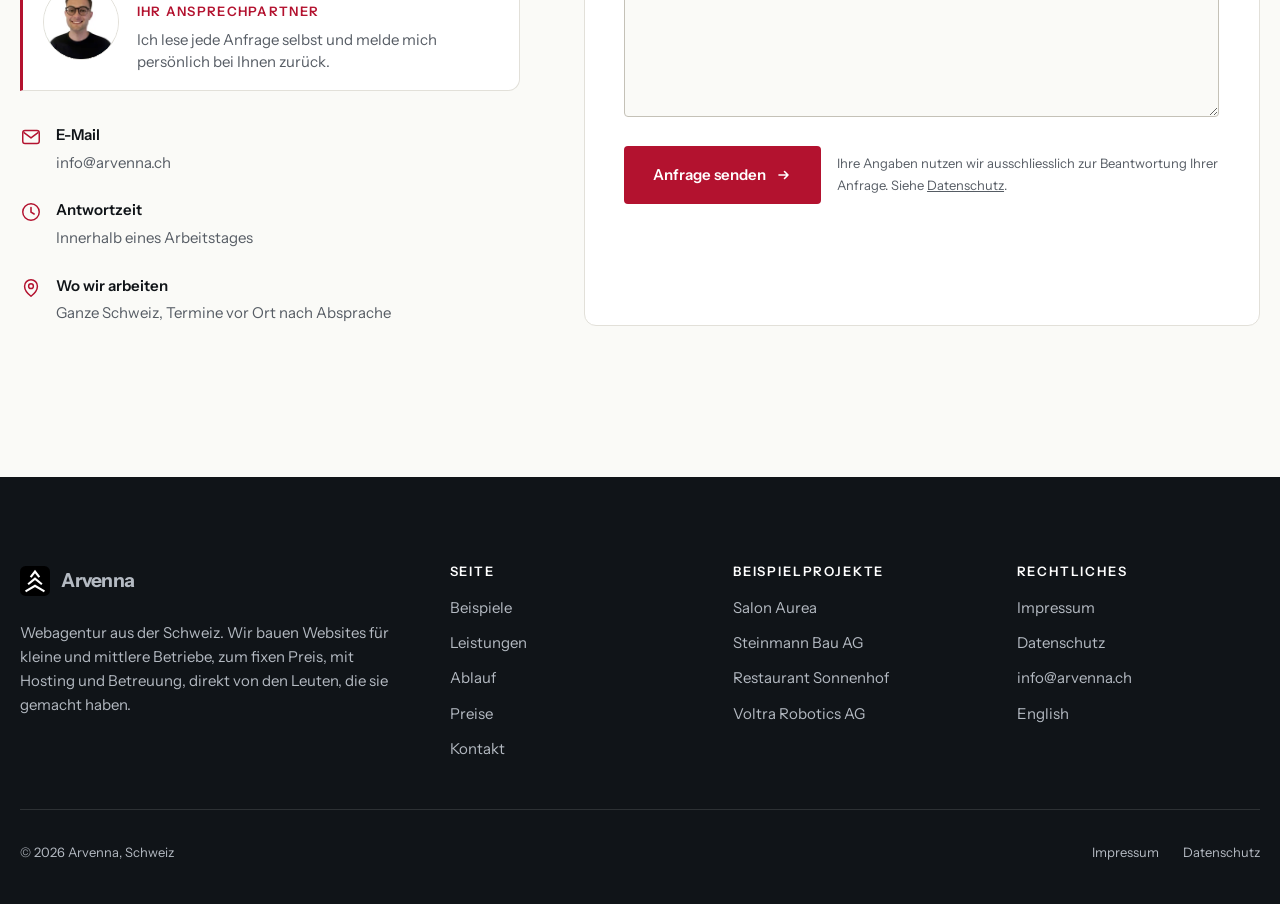
==== commit 66bf3450: "fix: einheitliche Angabe zum Einsatzgebiet in allen vier Sprachen Die vier Fassungen nannten vier ve" ====
--- a/index.html
+++ b/index.html
@@ -611,7 +611,7 @@
             </div>
             <div class="contact-point">
               <svg viewBox="0 0 24 24" fill="none" aria-hidden="true"><path d="M12 21s7-5.5 7-11a7 7 0 1 0-14 0c0 5.5 7 11 7 11Z" stroke="currentColor" stroke-width="1.6" stroke-linejoin="round"/><circle cx="12" cy="10" r="2.6" stroke="currentColor" stroke-width="1.6"/></svg>
-              <div><strong>Wo wir arbeiten</strong><span>Deutschschweiz, auf Wunsch bei Ihnen vor Ort</span></div>
+              <div><strong>Wo wir arbeiten</strong><span>Ganze Schweiz, Termine vor Ort nach Absprache</span></div>
             </div>
           </div>
         </div>
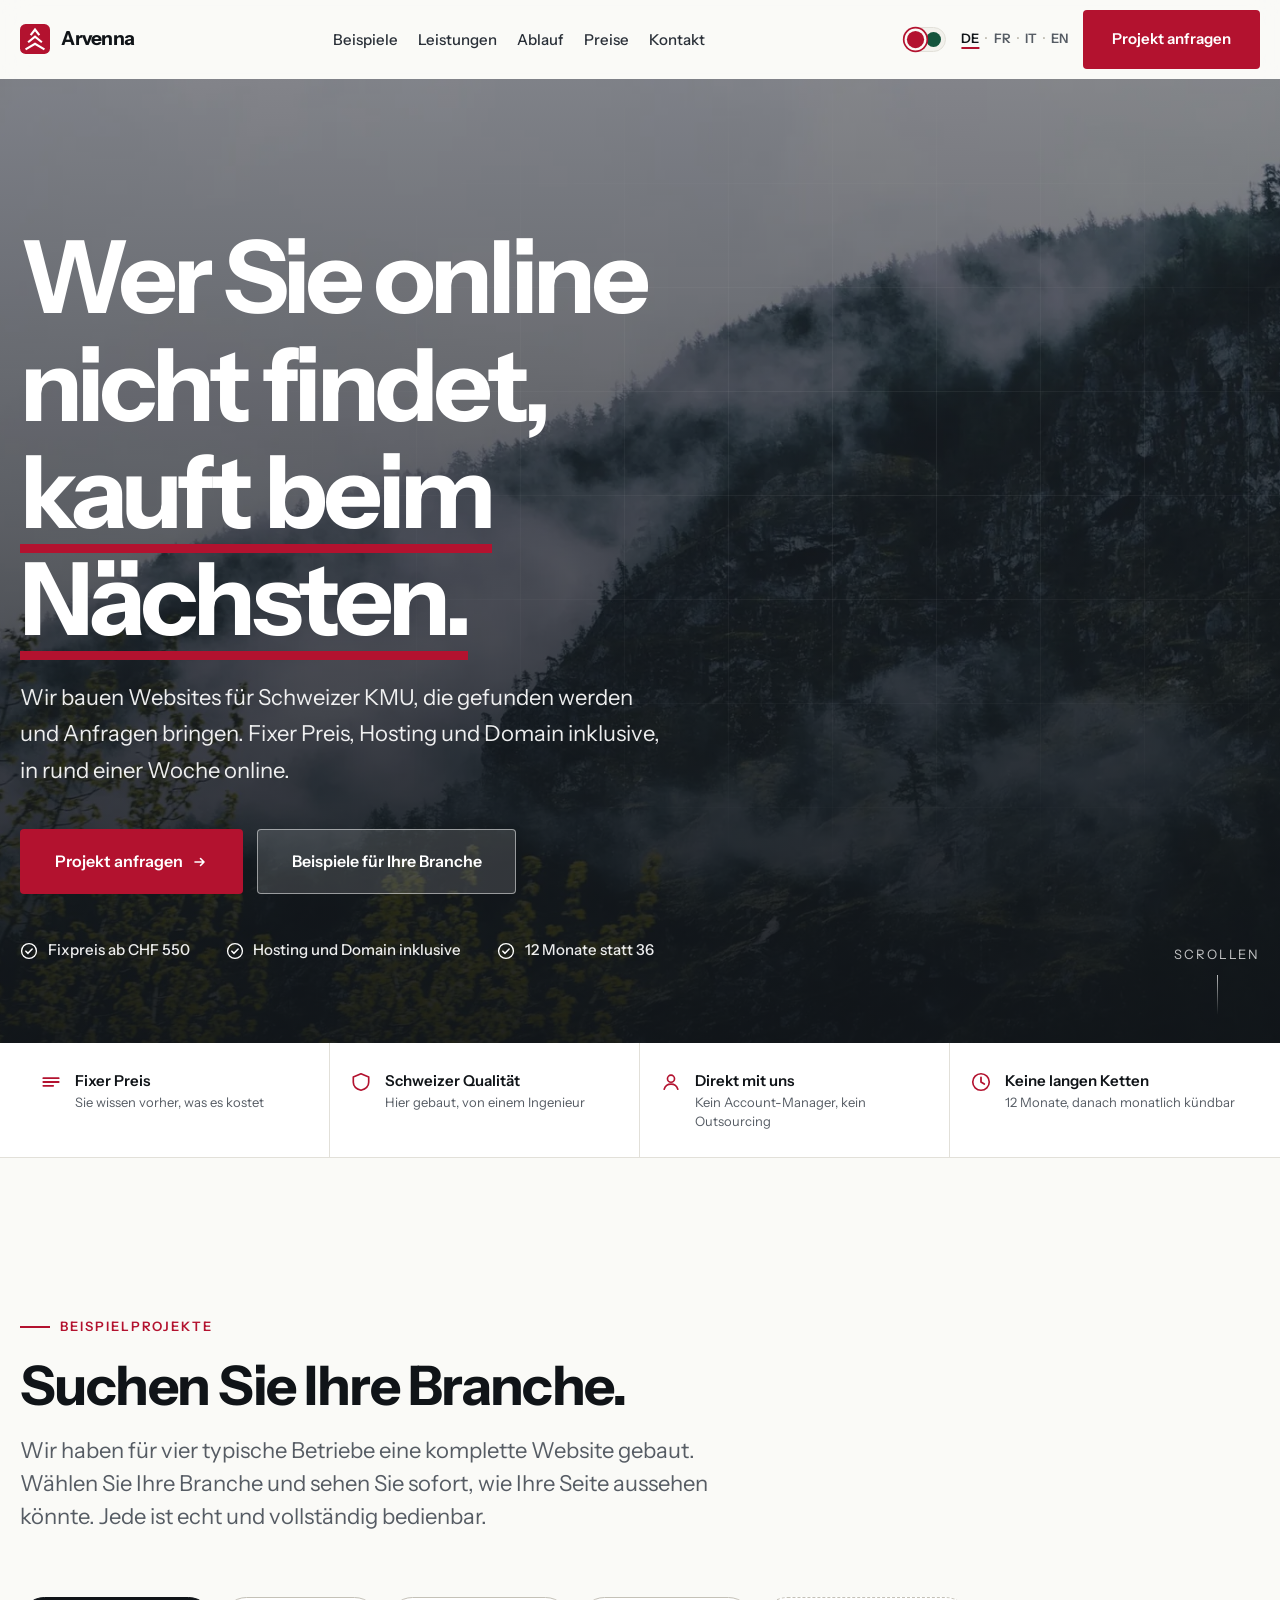
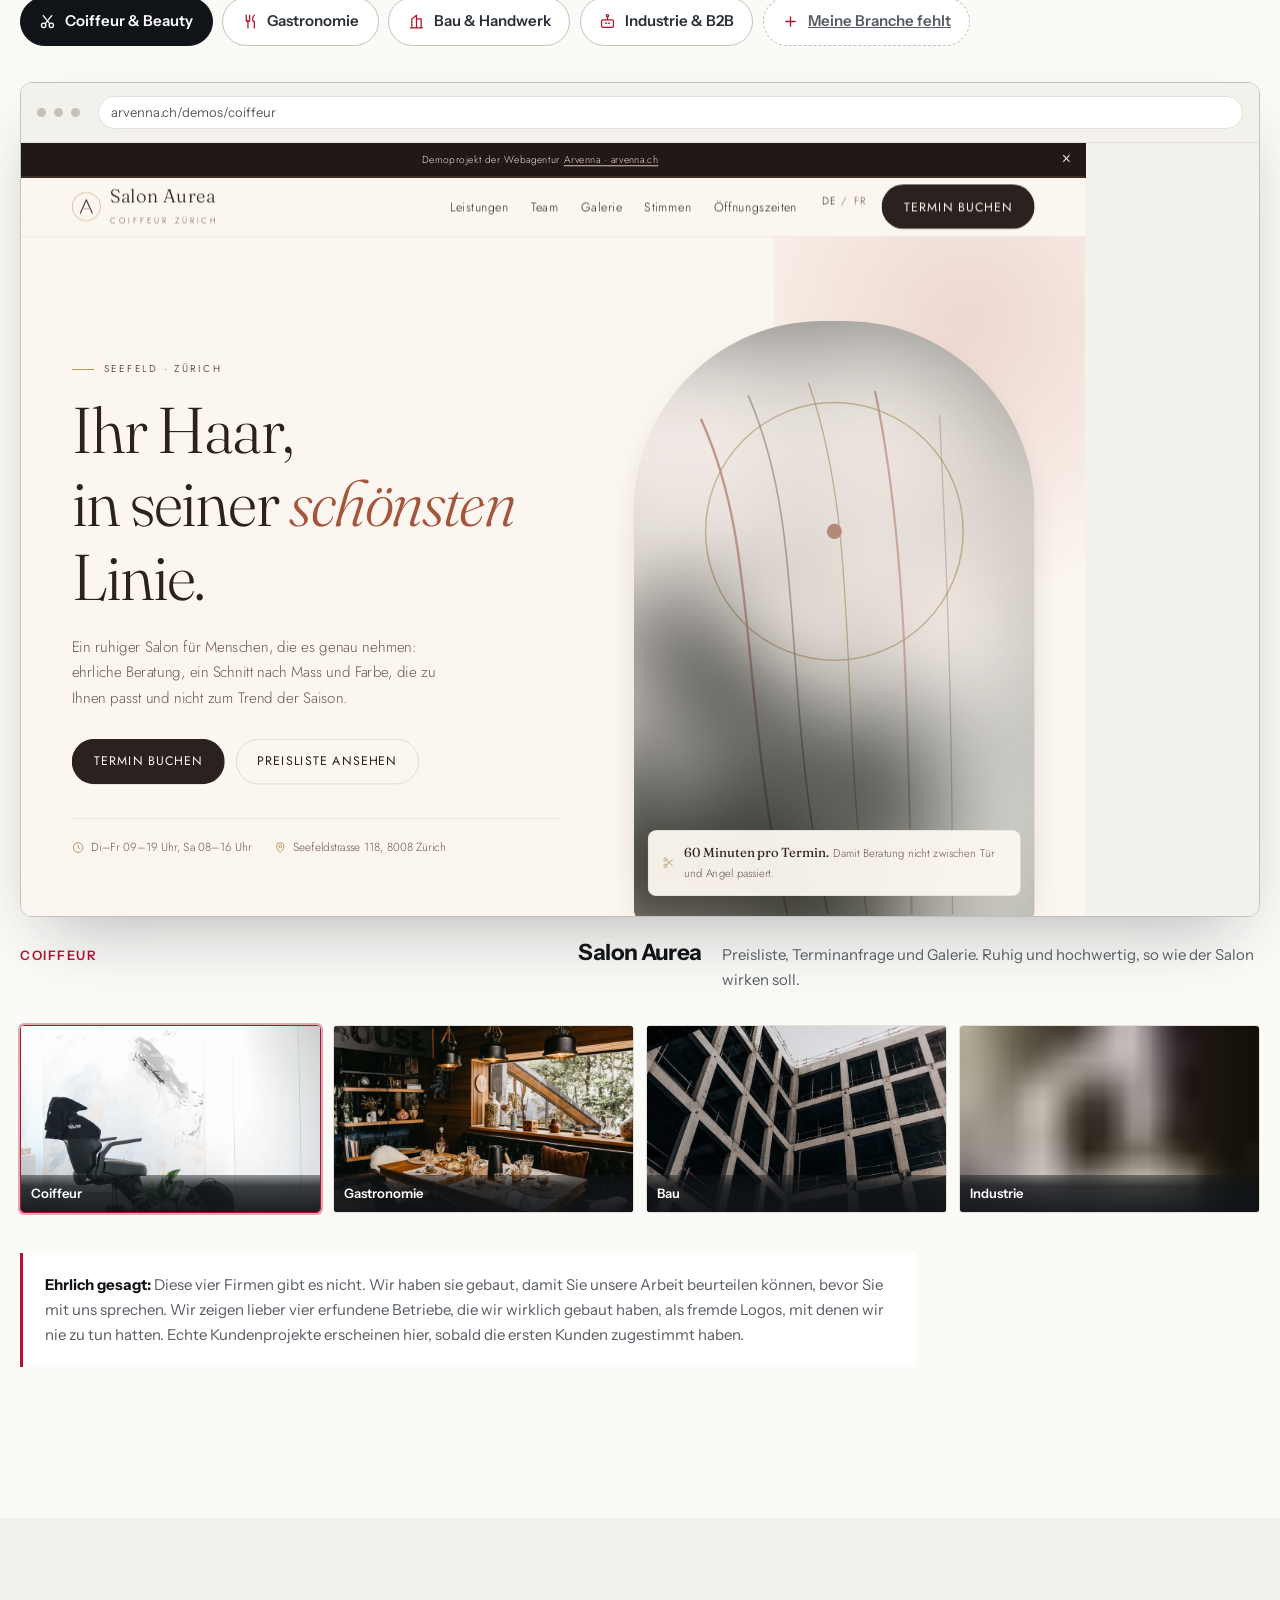
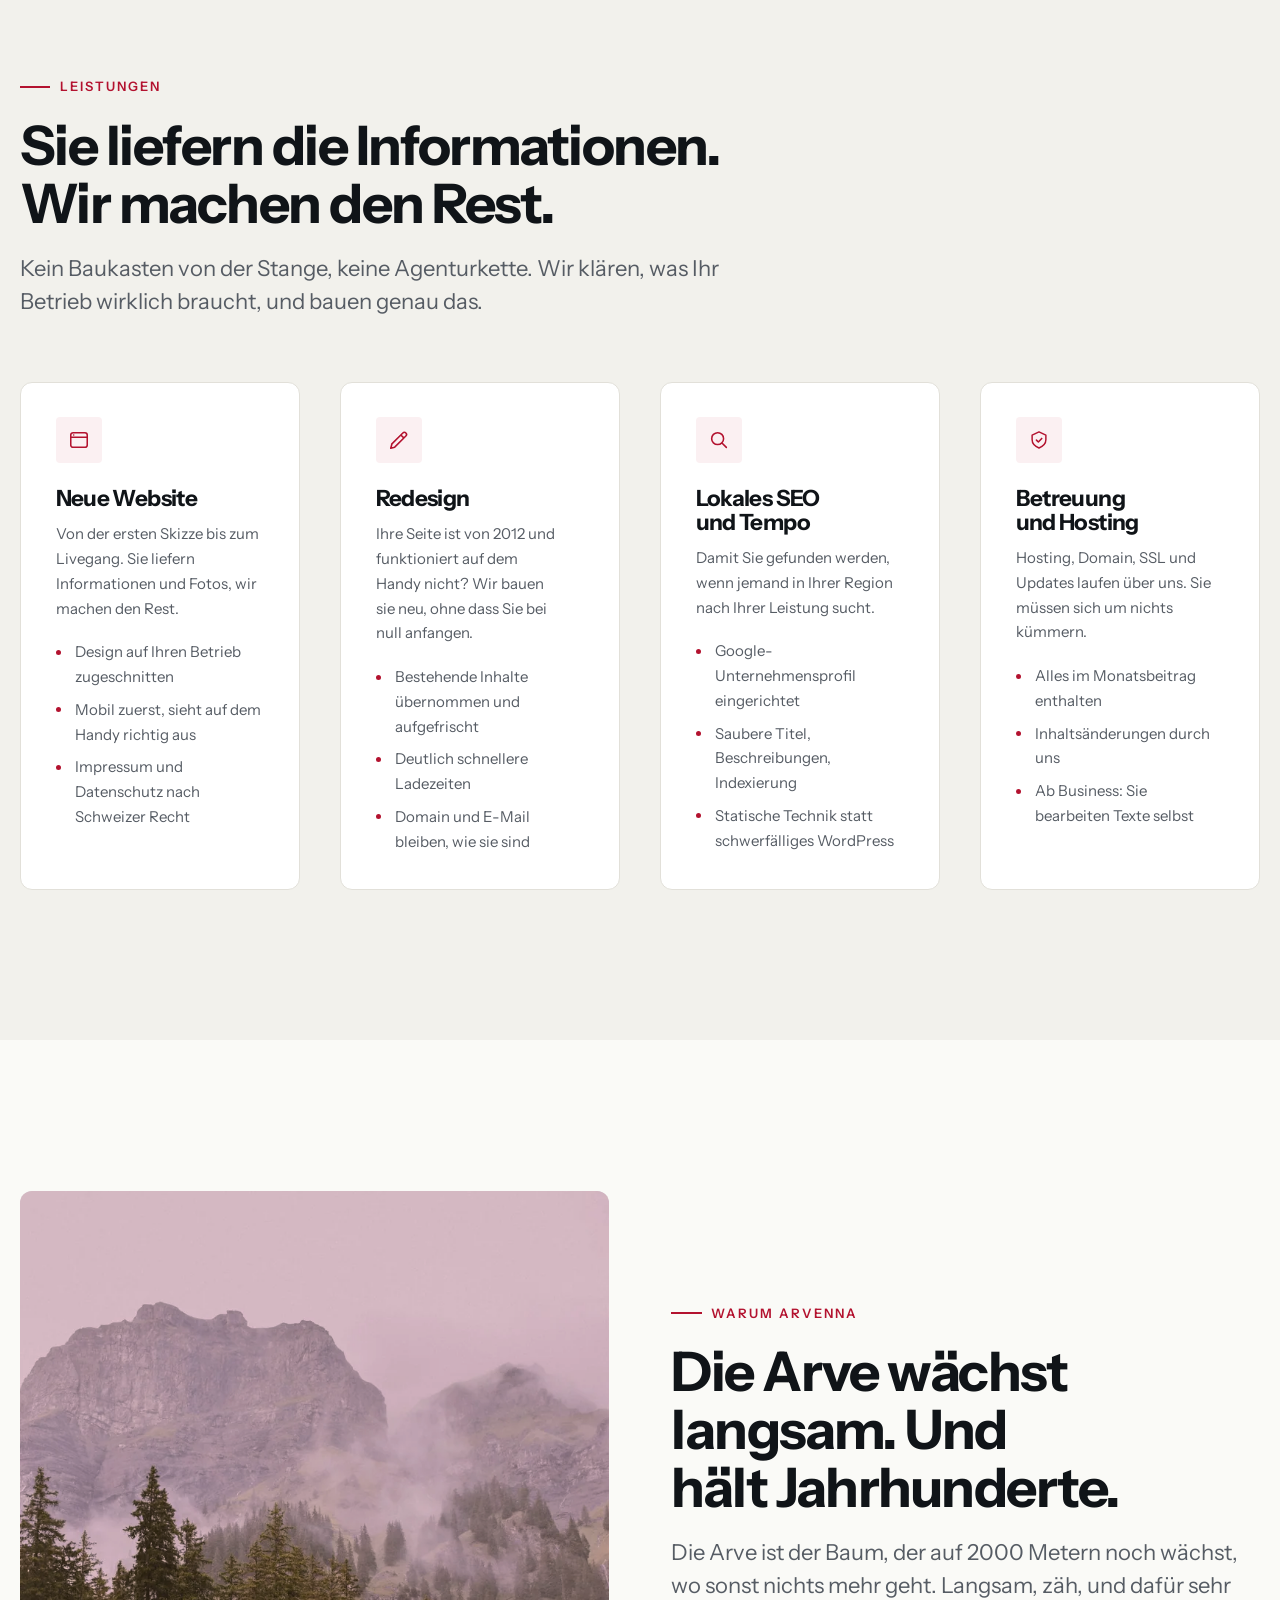
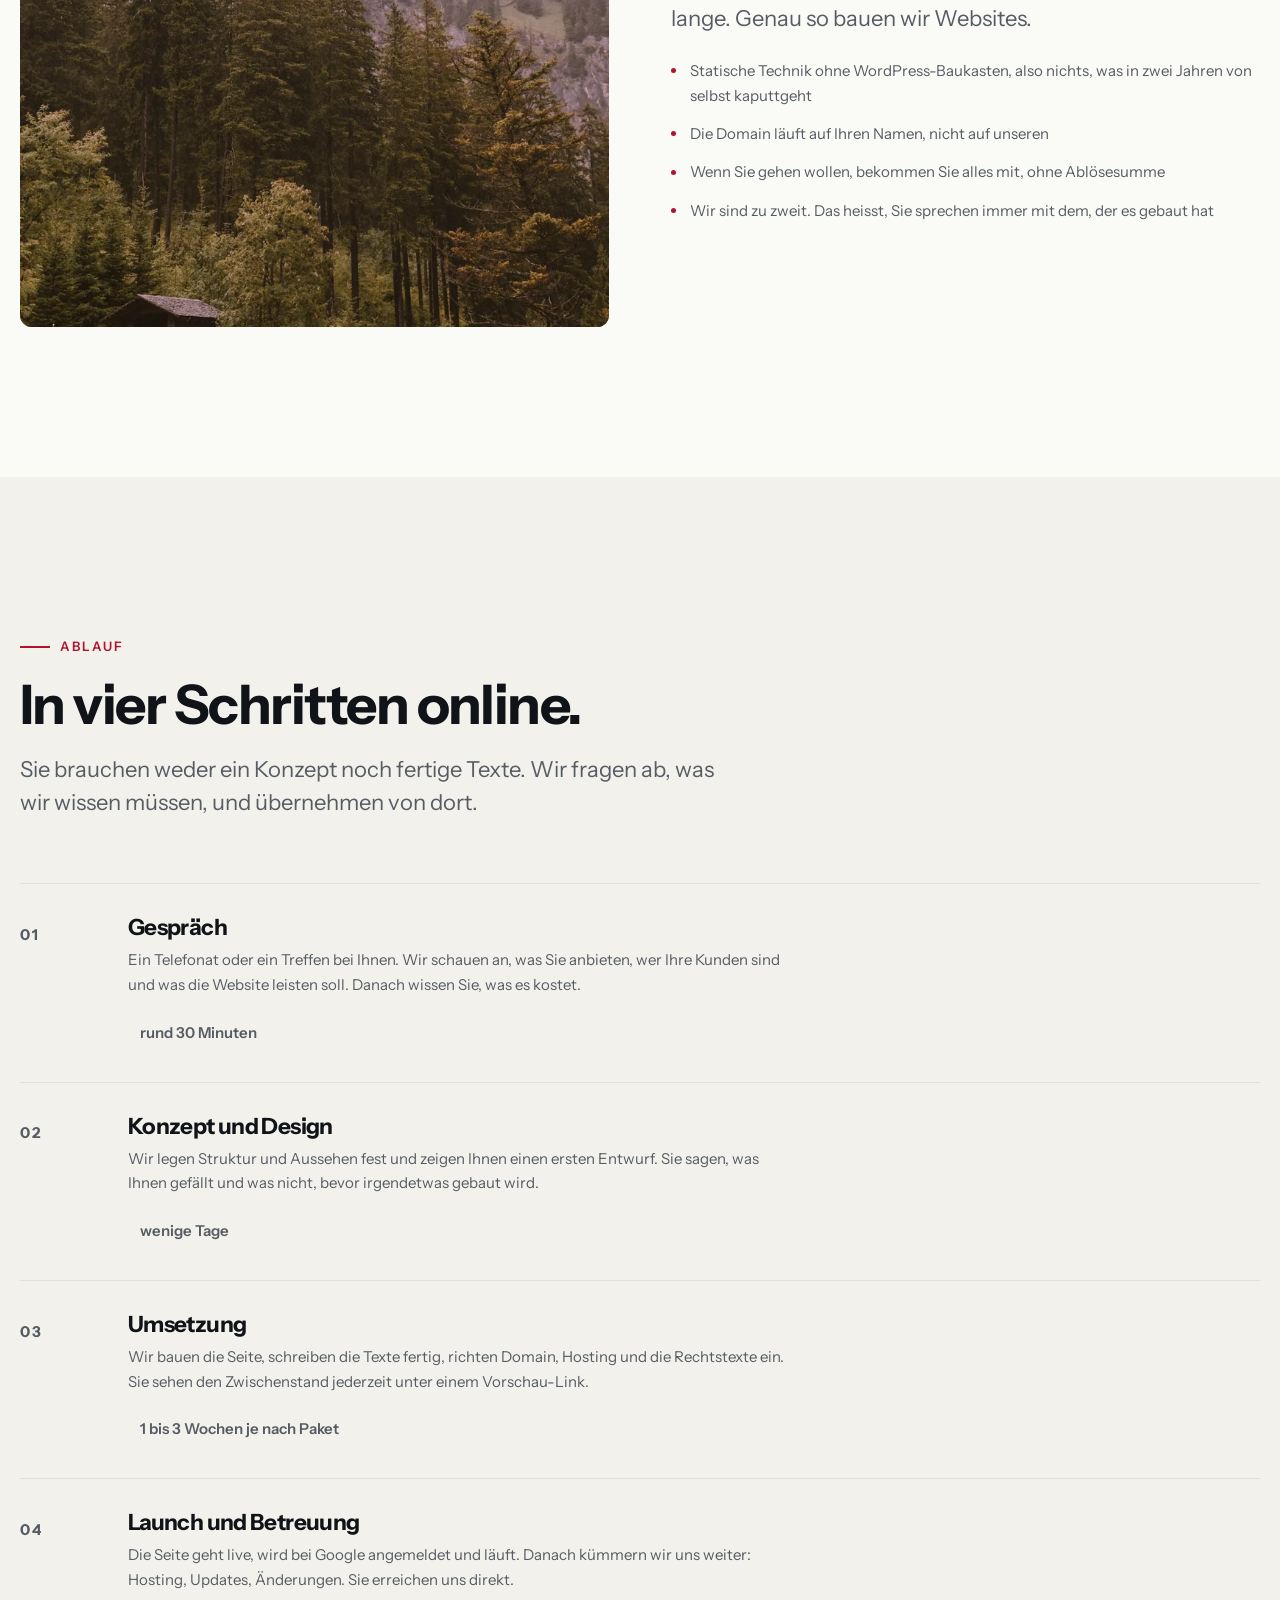
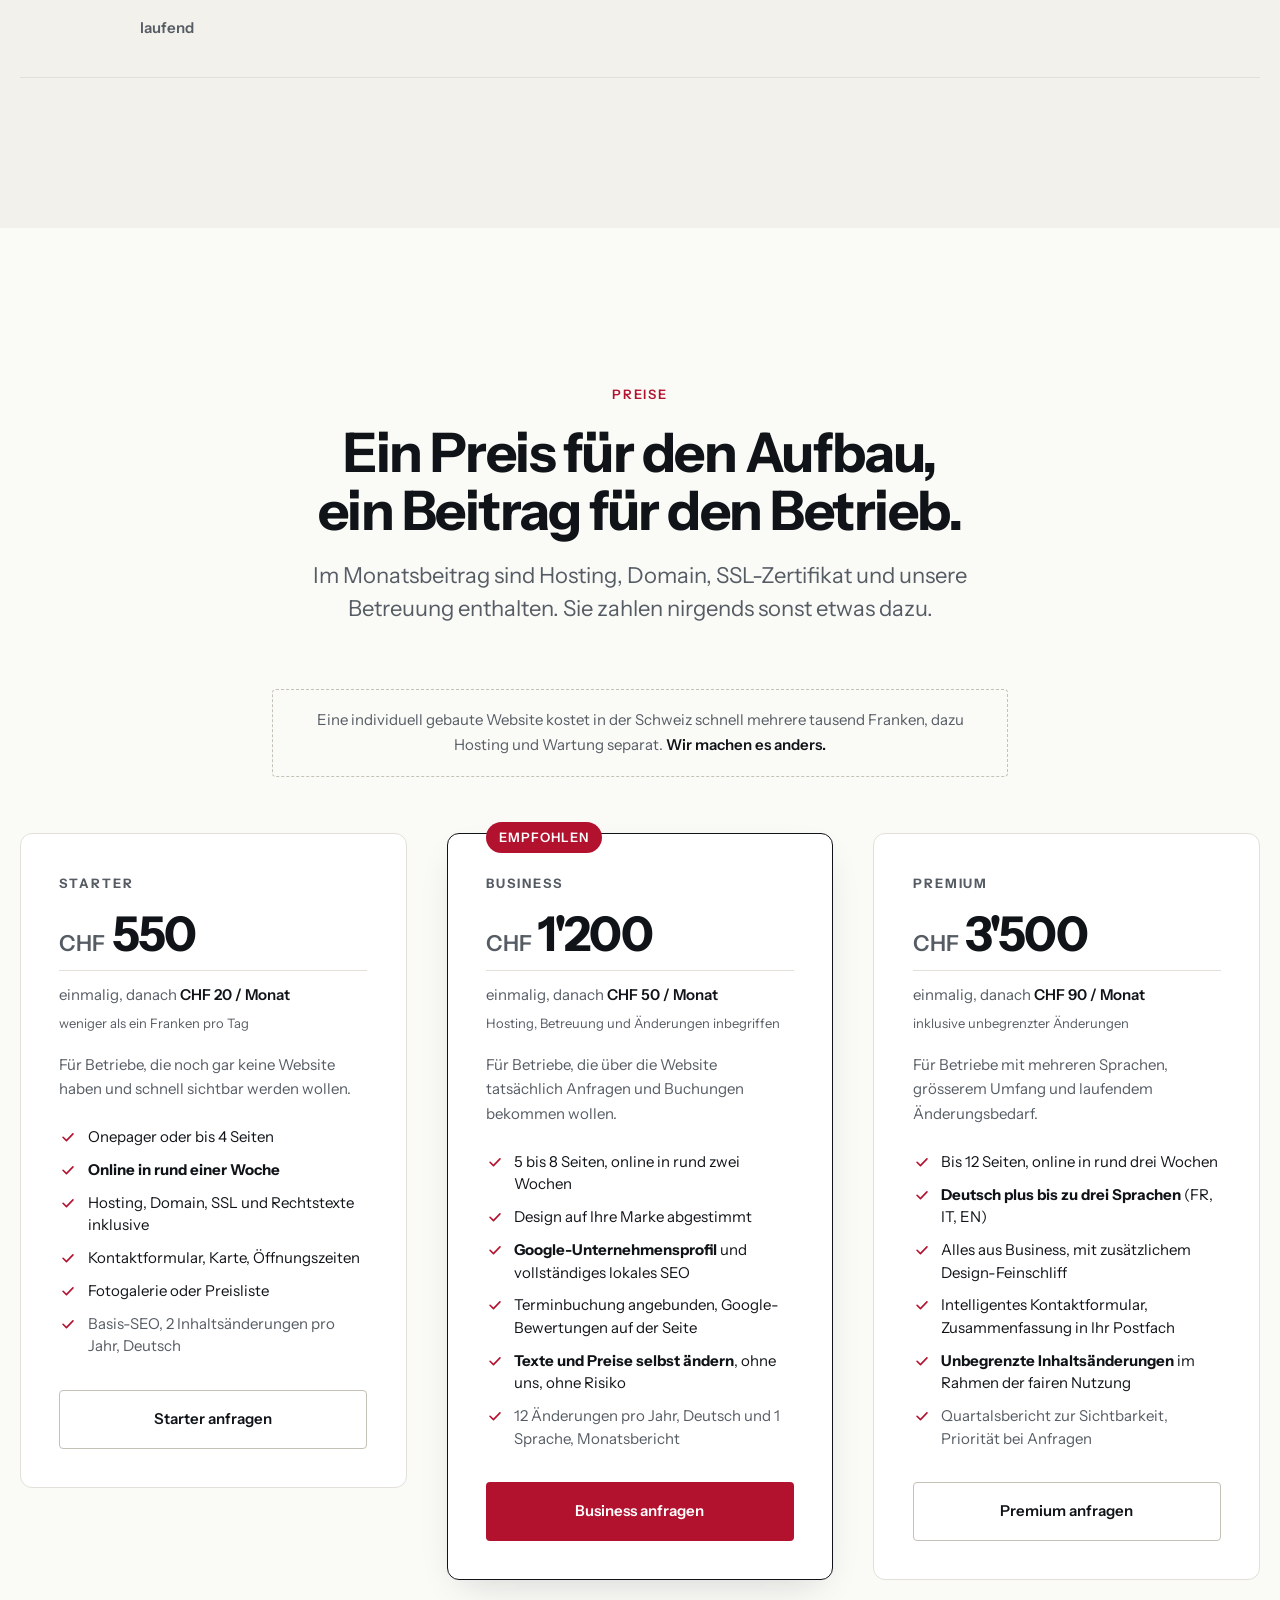
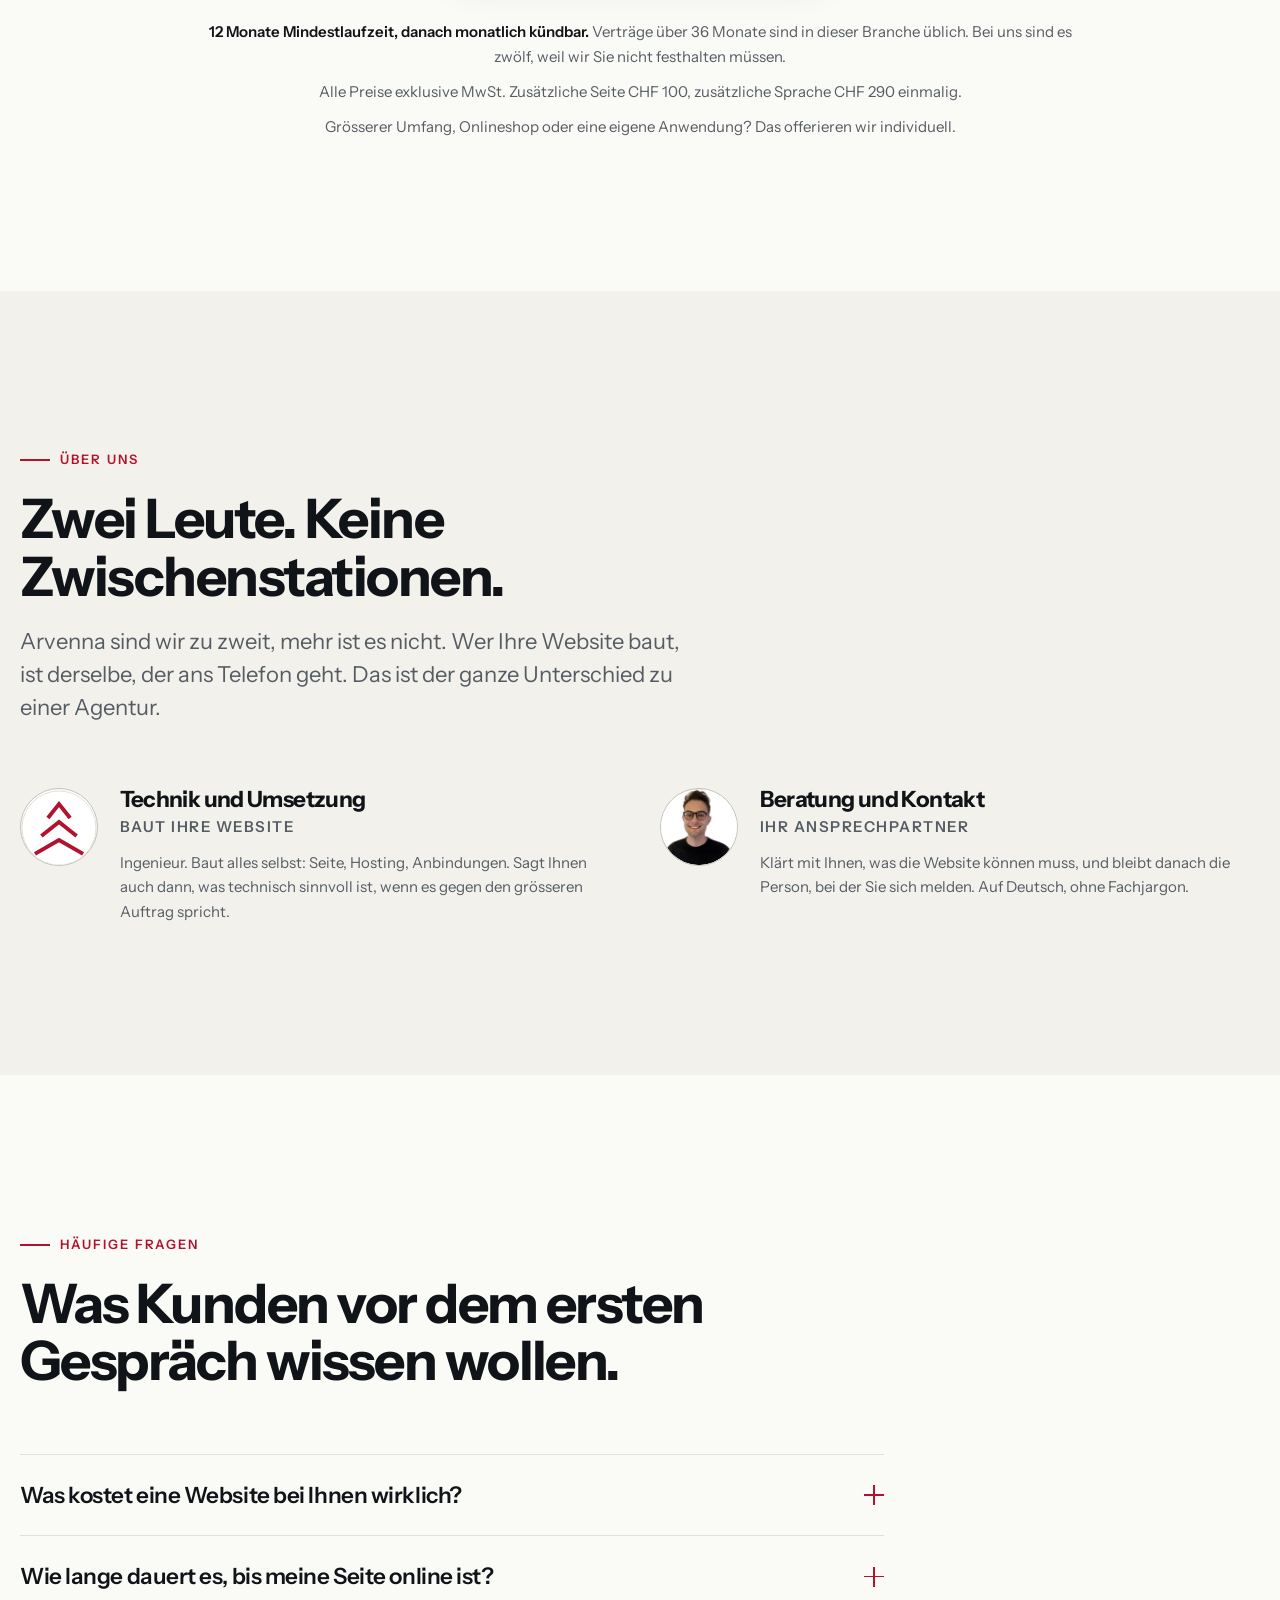
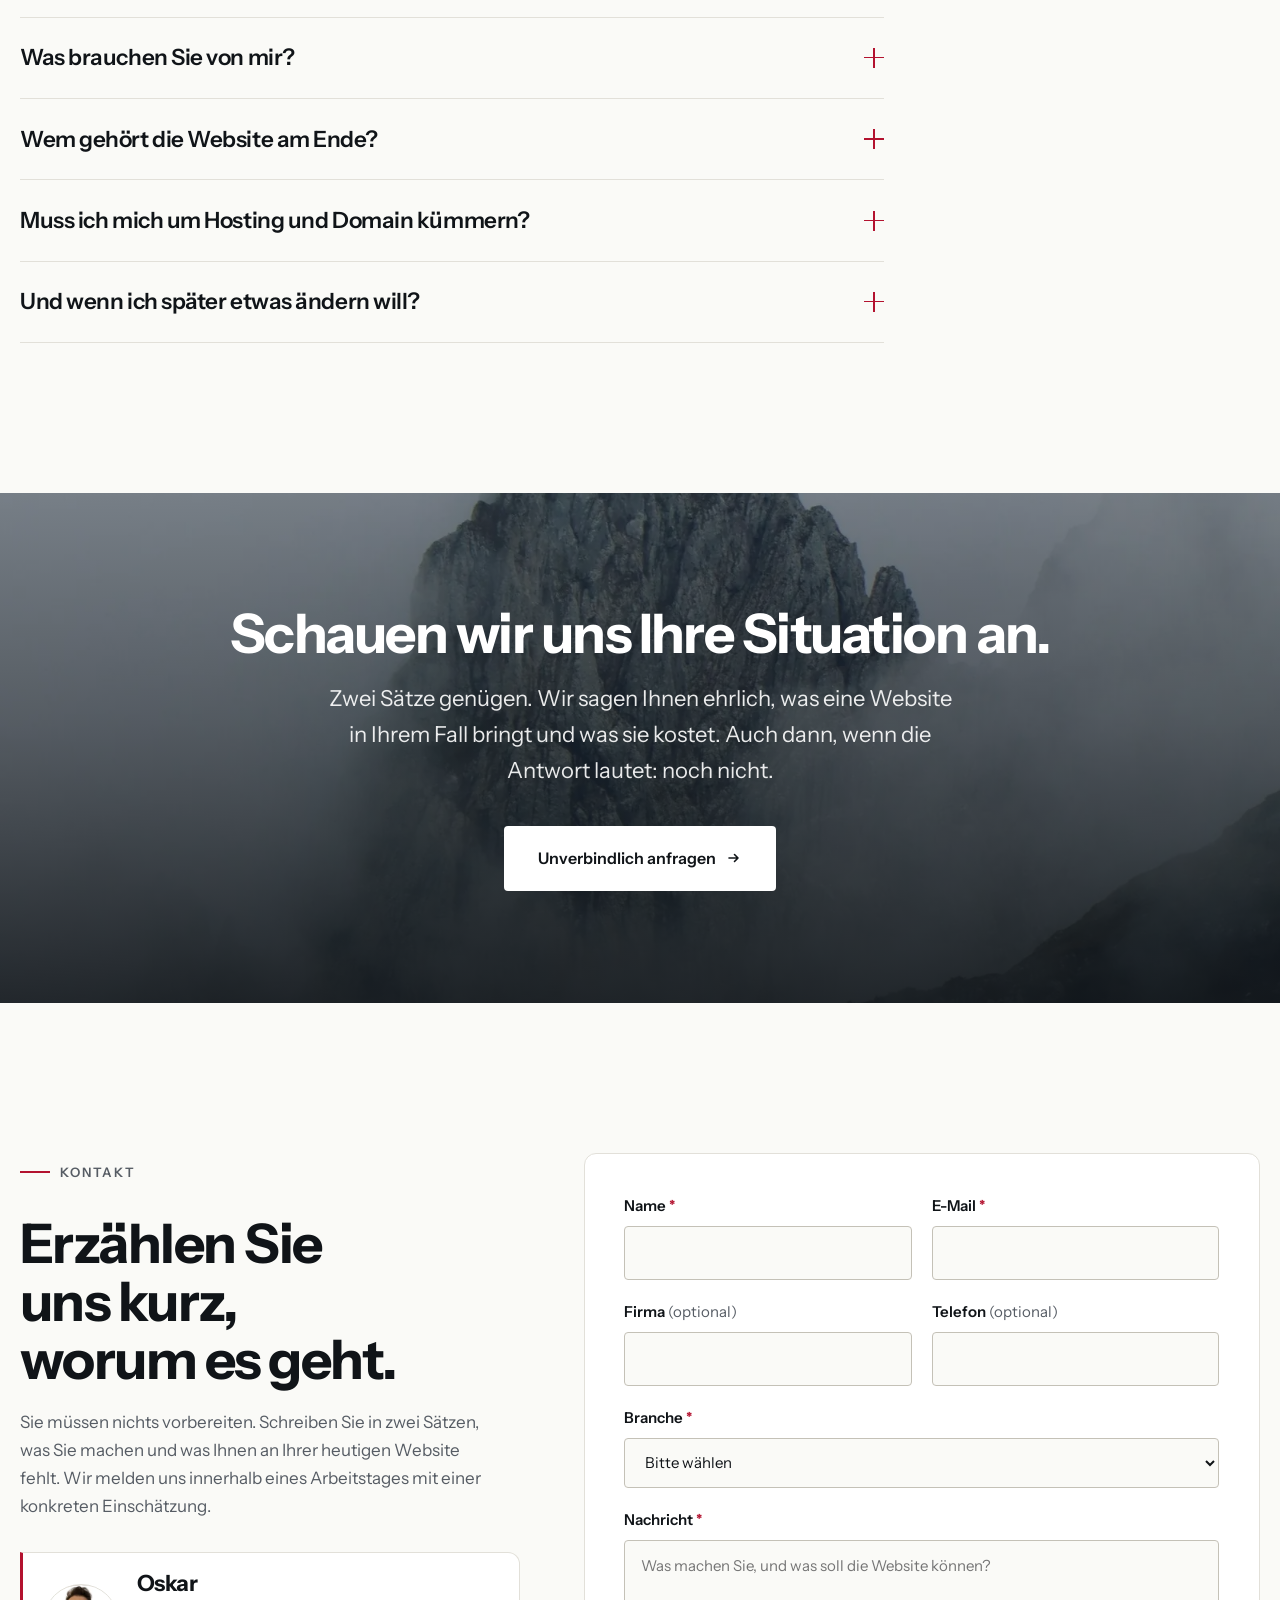
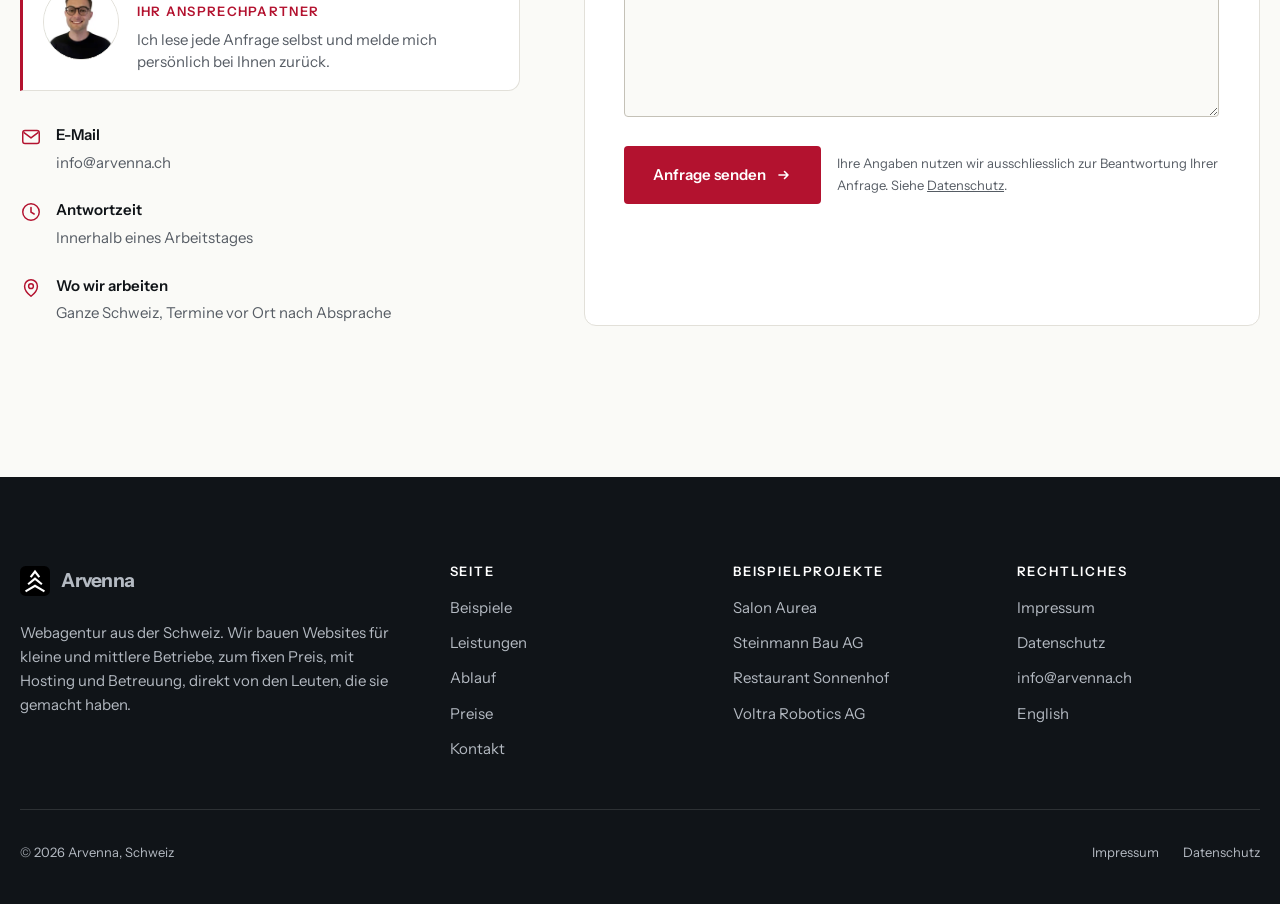
==== commit 7f3b7969: "feat: Portraet auch im Team-Abschnitt, in allen vier Sprachen Der zweite Avatar im Abschnitt Ueber u" ====
--- a/index.html
+++ b/index.html
@@ -501,8 +501,8 @@
         </article>
 
         <article class="member">
-          <div class="avatar" aria-hidden="true">
-            <svg viewBox="0 0 78 78"><circle cx="39" cy="39" r="38" fill="#FFFFFF" stroke="#E2E0D9"/><g fill="none" stroke="#101418" stroke-width="2.4" stroke-linecap="square"><circle cx="39" cy="33" r="9"/><path d="M23 56c3.5-7.5 9.5-11 16-11s12.5 3.5 16 11"/></g></svg>
+          <div class="avatar">
+            <div class="ph" style="background-image:url([data-uri])"><img src="assets/img/team/oskar-160.webp" srcset="assets/img/team/oskar-160.webp 160w, assets/img/team/oskar-320.webp 320w" sizes="78px" width="160" height="160" loading="lazy" decoding="async" alt="Oskar, Beratung und Kontakt bei Arvenna"></div>
           </div>
           <div>
             <h3>Beratung und Kontakt</h3>
--- a/assets/css/main.css
+++ b/assets/css/main.css
@@ -963,6 +963,9 @@
 }
 
 .avatar svg { width: 78px; height: 78px; }
+
+/* An avatar slot can hold a real portrait instead of the drawn mark. */
+.avatar > .ph { width: 100%; height: 100%; border-radius: 50%; background-size: cover; }
 .member h3 { font-size: var(--step-h3); margin-bottom: 0.2rem; }
 .member-role { font-size: var(--step-micro); font-weight: 600; letter-spacing: 0.1em; text-transform: uppercase; color: var(--accent); margin-bottom: 0.7rem; }
 .member p { font-size: var(--step-small); color: var(--muted); }
